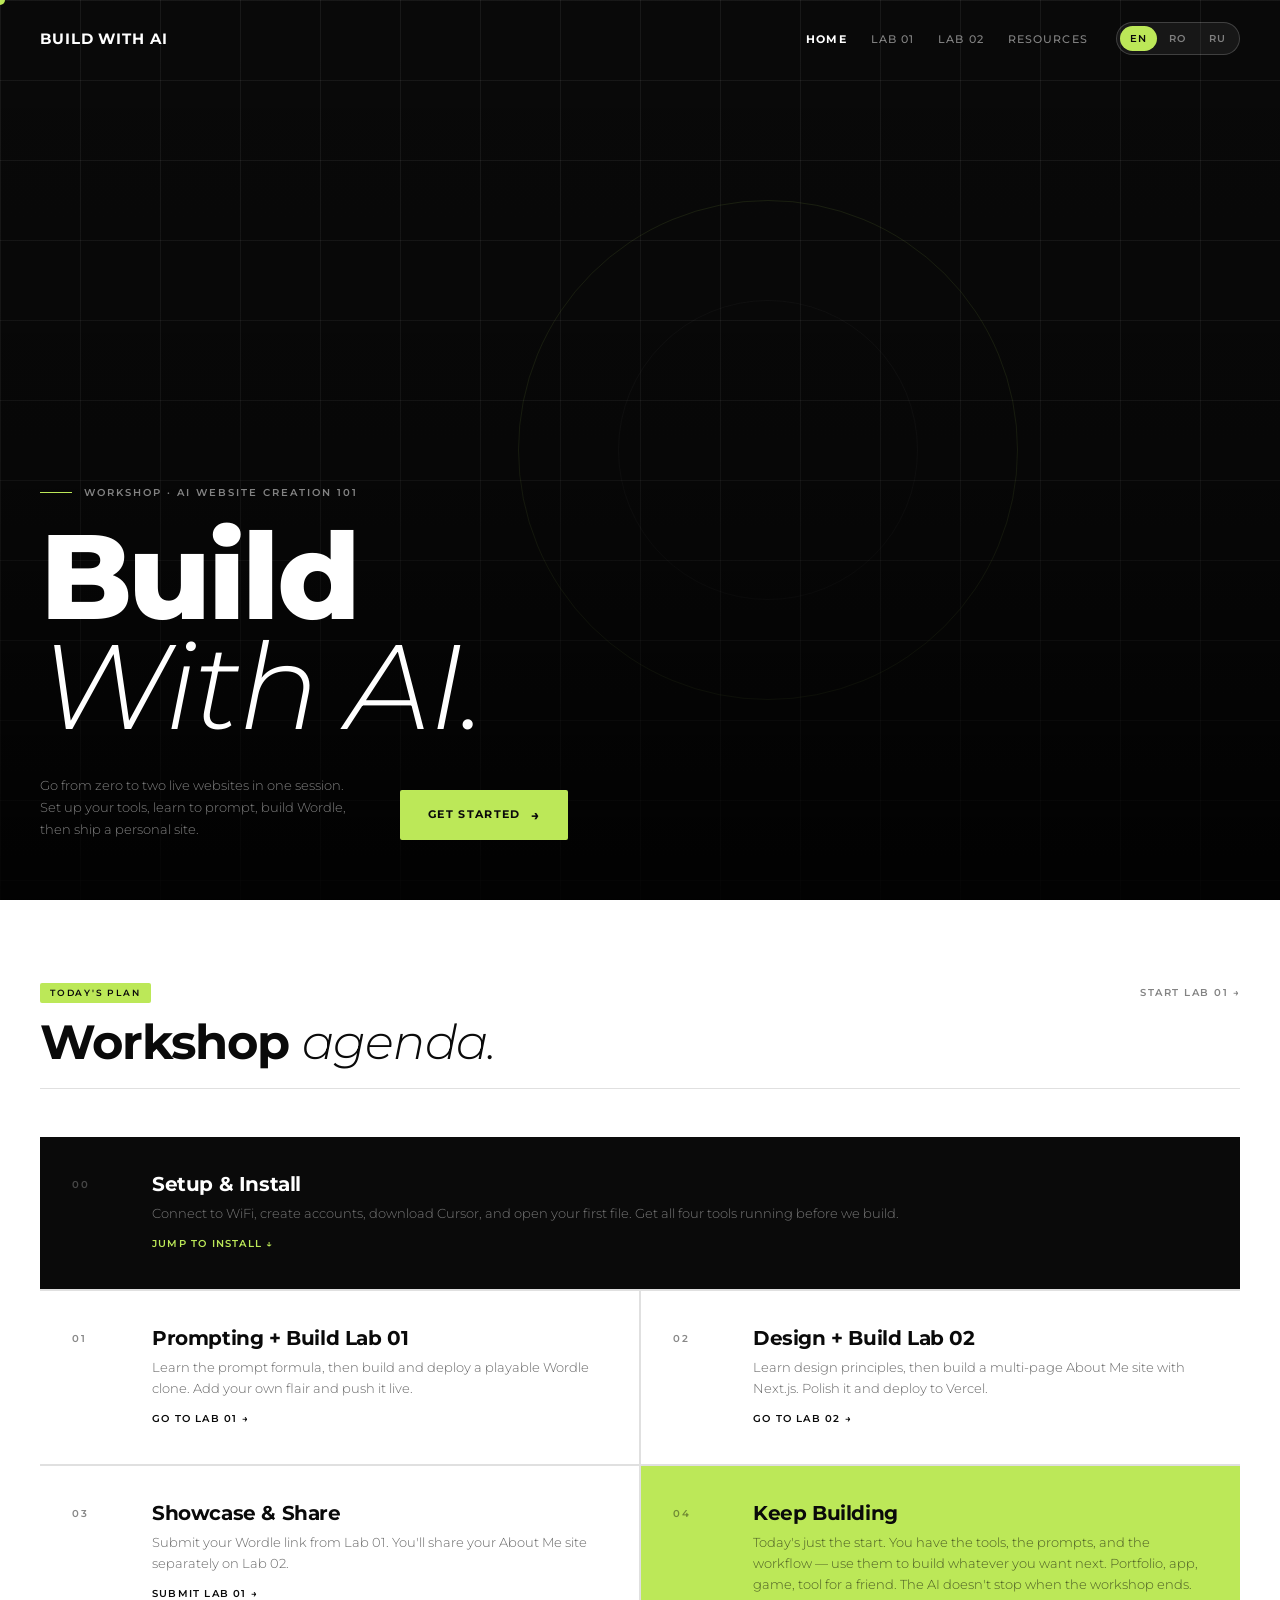
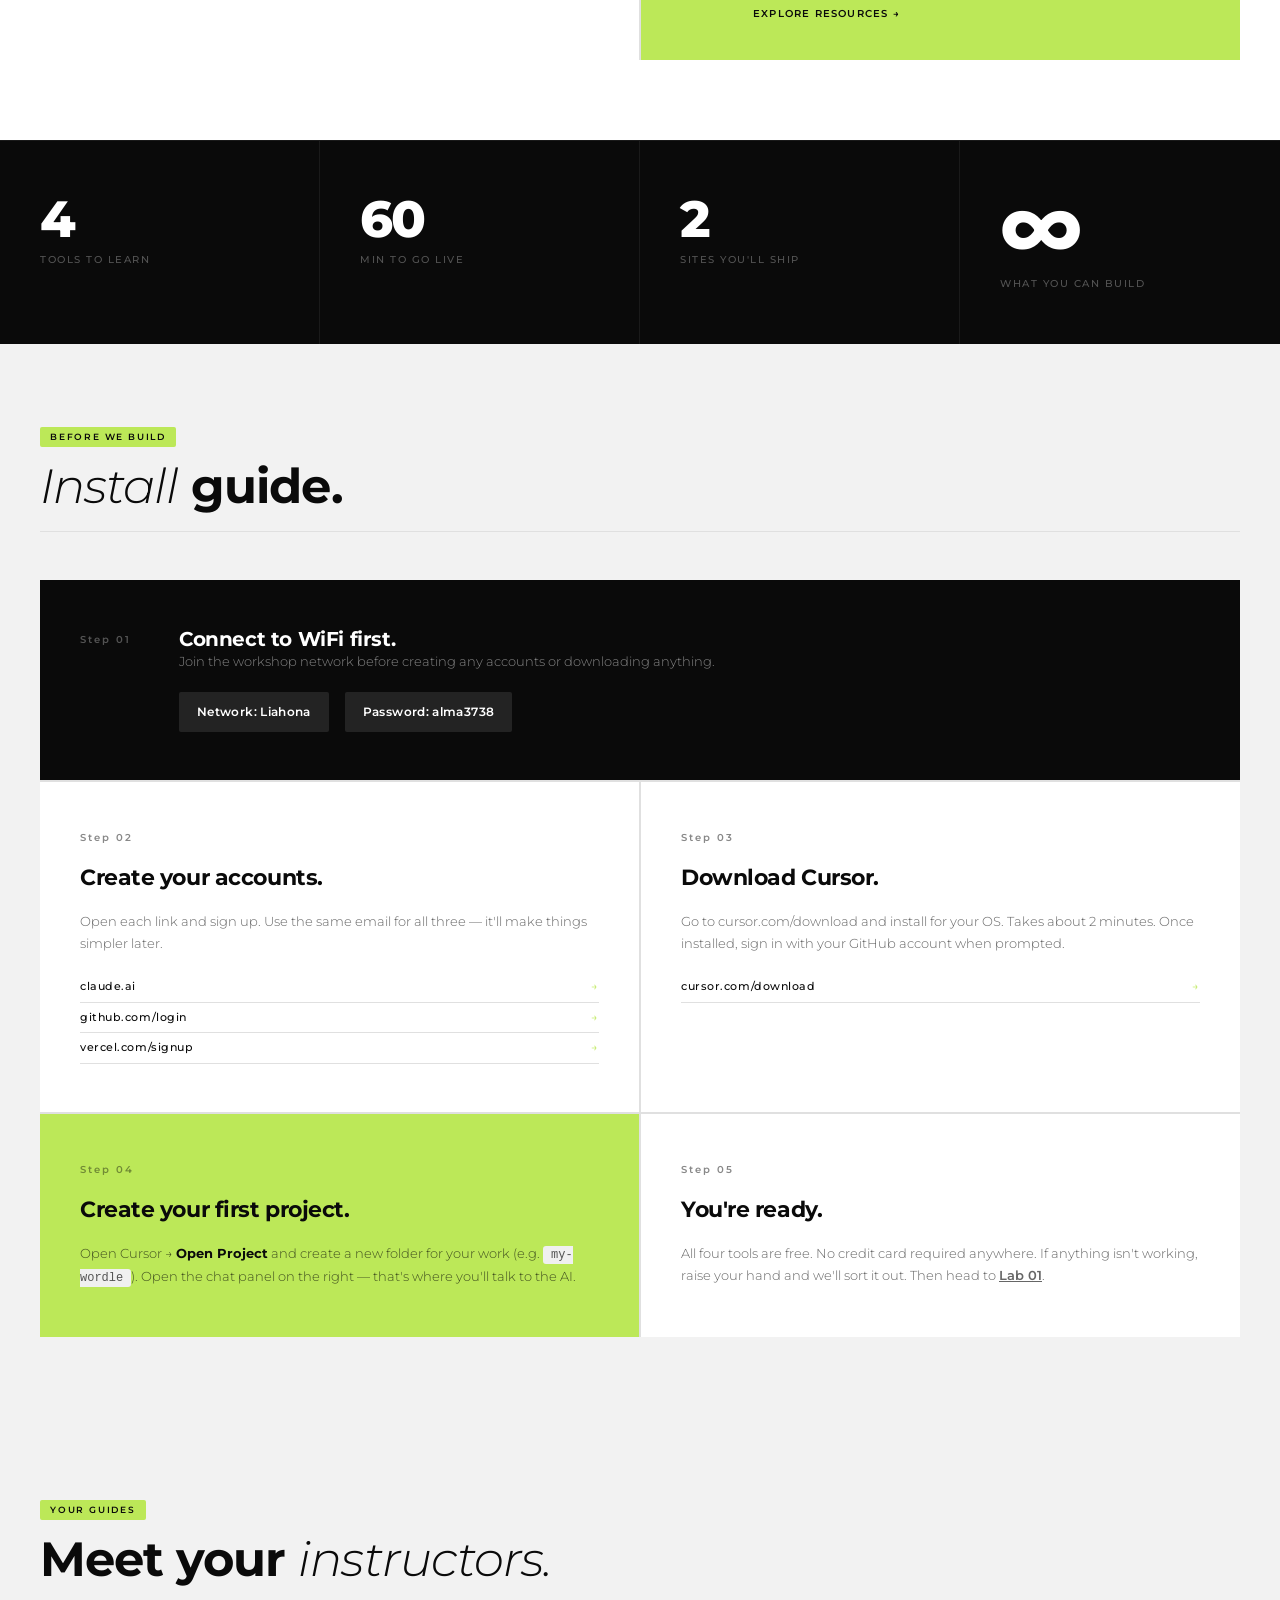
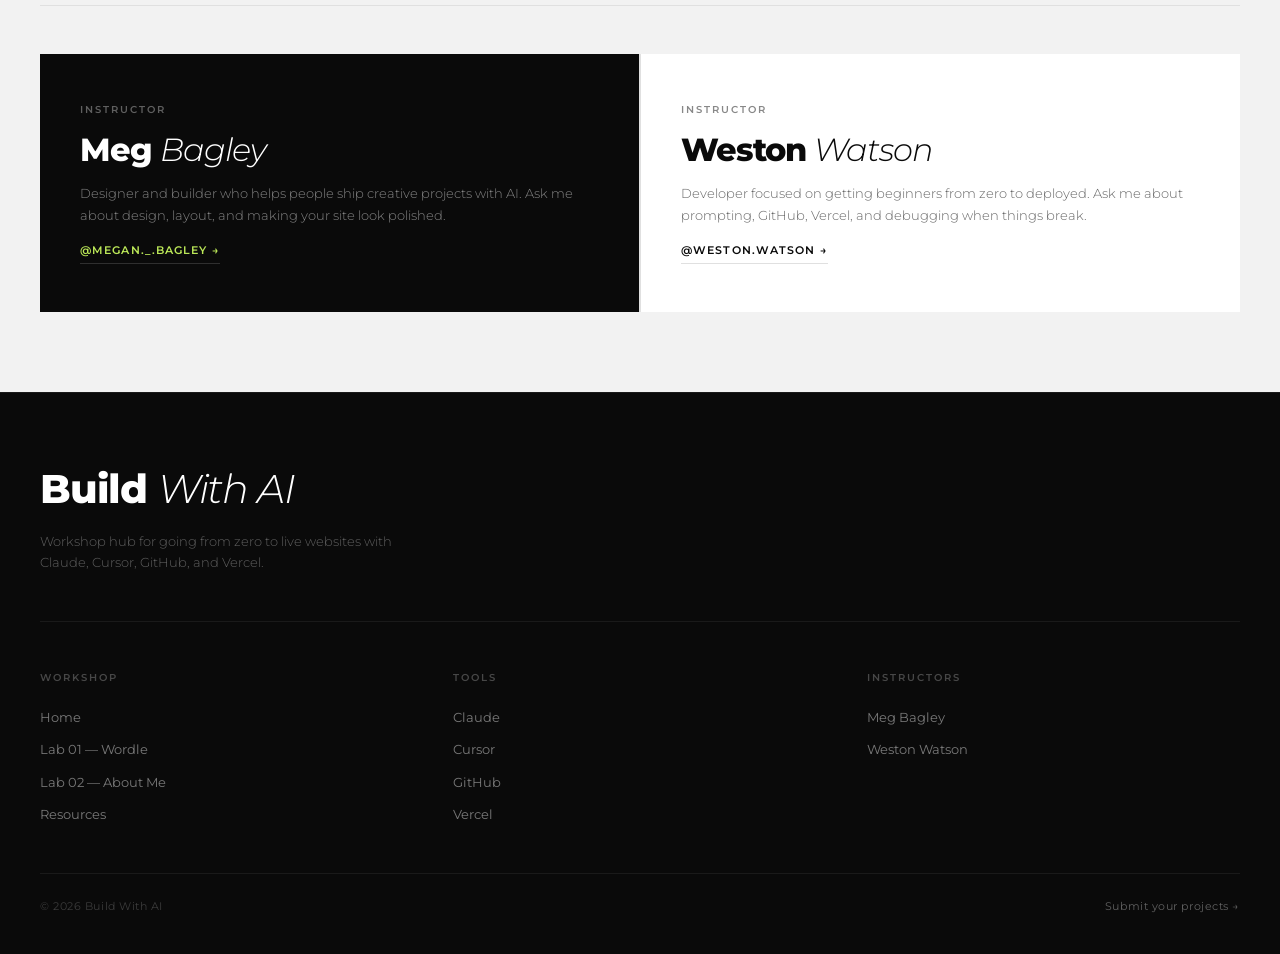
==== index.html @ 213e5066 "Add EN/RO/RU language toggle placeholder to the nav. Co-authored-by: Cursor <cursoragent@cursor.com>" ====
<!DOCTYPE html>
<html lang="en">
<head>
<meta charset="UTF-8">
<meta name="viewport" content="width=device-width, initial-scale=1.0">
<meta name="theme-color" content="#bce858">
<meta name="color-scheme" content="light">
<meta name="apple-mobile-web-app-title" content="Build With AI">
<meta name="apple-mobile-web-app-status-bar-style" content="default">
<title>Build With AI</title>
<link rel="icon" type="image/svg+xml" href="favicon.svg">
<link rel="apple-touch-icon" href="favicon.svg">
<link href="https://fonts.googleapis.com/css2?family=Montserrat:ital,wght@0,300;0,400;0,500;0,600;0,700;0,800;0,900;1,300;1,400&display=swap" rel="stylesheet">
<link rel="stylesheet" href="styles.css">
</head>
<body>

<div class="cursor" id="cursor"></div>

<nav id="nav">
  <a href="index.html" class="nav-logo">Build With AI</a>
  <div class="nav-right">
    <ul class="nav-links">
      <li><a href="index.html" class="active">Home</a></li>
      <li><a href="lab-1.html">Lab 01</a></li>
      <li><a href="lab-2.html">Lab 02</a></li>
      <li><a href="resources.html">Resources</a></li>
    </ul>
    <div class="lang-toggle lang-toggle--desktop" role="group" aria-label="Language">
      <button type="button" class="lang-btn active" data-lang="en" aria-pressed="true">EN</button>
      <button type="button" class="lang-btn" data-lang="ro" aria-pressed="false">RO</button>
      <button type="button" class="lang-btn" data-lang="ru" aria-pressed="false">RU</button>
    </div>
  </div>
  <button class="hamburger" id="hamburger" aria-label="Open menu">
    <span></span><span></span><span></span>
  </button>
</nav>

<div class="mobile-menu" id="mobileMenu">
  <div class="lang-toggle mobile-lang-toggle" role="group" aria-label="Language">
    <button type="button" class="lang-btn active" data-lang="en" aria-pressed="true">EN</button>
    <button type="button" class="lang-btn" data-lang="ro" aria-pressed="false">RO</button>
    <button type="button" class="lang-btn" data-lang="ru" aria-pressed="false">RU</button>
  </div>
  <a href="index.html" class="mobile-link active">Home</a>
  <a href="lab-1.html" class="mobile-link">Lab 01</a>
  <a href="lab-2.html" class="mobile-link">Lab 02</a>
  <a href="resources.html" class="mobile-link">Resources</a>
</div>

<!-- HERO -->
<section class="hero">
  <div class="hero-bg">
    <div class="hero-grid-lines"></div>
    <div class="hero-circle"></div>
  </div>
  <div class="hero-content">
    <div class="hero-eyebrow">Workshop · AI Website Creation 101</div>
    <h1>Build<br><em>With AI.</em></h1>
    <div class="hero-bottom">
      <p class="hero-desc">Go from zero to two live websites in one session. Set up your tools, learn to prompt, build Wordle, then ship a personal site.</p>
      <a href="#install" class="hero-cta">Get Started <span class="arrow">→</span></a>
    </div>
  </div>
</section>

<!-- AGENDA -->
<section id="agenda">
  <div class="section-header reveal">
    <div>
      <div class="section-tag">Today's plan</div>
      <h2 class="section-title">Workshop <em>agenda.</em></h2>
    </div>
    <a href="lab-1.html" class="view-more">Start Lab 01 →</a>
  </div>

  <div class="agenda-grid reveal">
    <a href="#install" class="agenda-item featured">
      <div class="agenda-time">00</div>
      <div>
        <div class="agenda-title">Setup &amp; Install</div>
        <div class="agenda-desc">Connect to WiFi, create accounts, download Cursor, and open your first file. Get all four tools running before we build.</div>
        <span class="agenda-link">Jump to install ↓</span>
      </div>
    </a>
    <a href="lab-1.html" class="agenda-item">
      <div class="agenda-time">01</div>
      <div>
        <div class="agenda-title">Prompting + Build Lab 01</div>
        <div class="agenda-desc">Learn the prompt formula, then build and deploy a playable Wordle clone. Add your own flair and push it live.</div>
        <span class="agenda-link">Go to Lab 01 →</span>
      </div>
    </a>
    <a href="lab-2.html" class="agenda-item">
      <div class="agenda-time">02</div>
      <div>
        <div class="agenda-title">Design + Build Lab 02</div>
        <div class="agenda-desc">Learn design principles, then build a multi-page About Me site with Next.js. Polish it and deploy to Vercel.</div>
        <span class="agenda-link">Go to Lab 02 →</span>
      </div>
    </a>
    <a href="lab-1.html#share" class="agenda-item">
      <div class="agenda-time">03</div>
      <div>
        <div class="agenda-title">Showcase &amp; Share</div>
        <div class="agenda-desc">Submit your Wordle link from Lab 01. You'll share your About Me site separately on Lab 02.</div>
        <span class="agenda-link">Submit Lab 01 →</span>
      </div>
    </a>
    <a href="resources.html" class="agenda-item agenda-item--lime">
      <div class="agenda-time">04</div>
      <div>
        <div class="agenda-title">Keep Building</div>
        <div class="agenda-desc">Today's just the start. You have the tools, the prompts, and the workflow — use them to build whatever you want next. Portfolio, app, game, tool for a friend. The AI doesn't stop when the workshop ends.</div>
        <span class="agenda-link">Explore resources →</span>
      </div>
    </a>
  </div>
</section>

<!-- STATS -->
<div class="stats-row reveal">
  <div class="stat-block">
    <div class="stat-num">4</div>
    <div class="stat-label">Tools to learn</div>
  </div>
  <div class="stat-block">
    <div class="stat-num">60</div>
    <div class="stat-label">Min to go live</div>
  </div>
  <div class="stat-block">
    <div class="stat-num">2</div>
    <div class="stat-label">Sites you'll ship</div>
  </div>
  <div class="stat-block">
    <div class="stat-num infinity">∞</div>
    <div class="stat-label">What you can build</div>
  </div>
</div>

<!-- INSTALL -->
<section id="install" class="page-section gray">
  <div class="section-header reveal">
    <div>
      <div class="section-tag">Before we build</div>
      <h2 class="section-title"><em>Install</em> guide.</h2>
    </div>
  </div>
  <div class="steps-grid reveal">

    <div class="step-block full-width">
      <div class="step-index">Step 01</div>
      <div>
        <div class="step-heading">Connect to WiFi first.</div>
        <div class="step-body">Join the workshop network before creating any accounts or downloading anything.</div>
        <div style="display:flex; gap:16px; margin-top:16px; flex-wrap:wrap;">
          <div class="code-pill">Network: Liahona</div>
          <div class="code-pill">Password: alma3738</div>
        </div>
      </div>
    </div>

    <div class="step-block">
      <div class="step-index">Step 02</div>
      <div class="step-heading">Create your accounts.</div>
      <div class="step-body">Open each link and sign up. Use the same email for all three — it'll make things simpler later.</div>
      <div class="step-links">
        <a href="https://claude.ai" target="_blank" rel="noopener">claude.ai</a>
        <a href="https://github.com/login" target="_blank" rel="noopener">github.com/login</a>
        <a href="https://vercel.com/signup" target="_blank" rel="noopener">vercel.com/signup</a>
      </div>
    </div>

    <div class="step-block">
      <div class="step-index">Step 03</div>
      <div class="step-heading">Download Cursor.</div>
      <div class="step-body">Go to cursor.com/download and install for your OS. Takes about 2 minutes. Once installed, sign in with your GitHub account when prompted.</div>
      <div class="step-links">
        <a href="https://cursor.com/download" target="_blank" rel="noopener">cursor.com/download</a>
      </div>
    </div>

    <div class="step-block step-block--lime">
      <div class="step-index">Step 04</div>
      <div class="step-heading">Create your first project.</div>
      <div class="step-body">Open Cursor → <strong>Open Project</strong> and create a new folder for your work (e.g. <span style="font-family:monospace; background:#f0f0f0; padding:2px 8px; border-radius:3px; font-size:12px;">my-wordle</span>). Open the chat panel on the right — that's where you'll talk to the AI.</div>
    </div>

    <div class="step-block">
      <div class="step-index">Step 05</div>
      <div class="step-heading">You're ready.</div>
      <div class="step-body">All four tools are free. No credit card required anywhere. If anything isn't working, raise your hand and we'll sort it out. Then head to <a href="lab-1.html" style="color:inherit; font-weight:600;">Lab 01</a>.</div>
    </div>

  </div>
</section>

<!-- INSTRUCTORS -->
<section id="instructors">
  <div class="section-header reveal">
    <div>
      <div class="section-tag">Your guides</div>
      <h2 class="section-title">Meet your <em>instructors.</em></h2>
    </div>
  </div>

  <div class="instructors-grid reveal">
    <div class="instructor-card dark">
      <div class="instructor-role">Instructor</div>
      <div class="instructor-name">Meg <em>Bagley</em></div>
      <div class="instructor-bio">Designer and builder who helps people ship creative projects with AI. Ask me about design, layout, and making your site look polished.</div>
      <a href="https://www.instagram.com/megan._.bagley/" target="_blank" rel="noopener" class="instructor-link">@megan._.bagley →</a>
    </div>
    <div class="instructor-card">
      <div class="instructor-role">Instructor</div>
      <div class="instructor-name">Weston <em>Watson</em></div>
      <div class="instructor-bio">Developer focused on getting beginners from zero to deployed. Ask me about prompting, GitHub, Vercel, and debugging when things break.</div>
      <a href="https://www.instagram.com/weston.watson/" target="_blank" rel="noopener" class="instructor-link">@weston.watson →</a>
    </div>
  </div>
</section>

<footer class="site-footer">
  <div class="site-footer-brand">
    <h2>Build <em>With AI</em></h2>
    <p>Workshop hub for going from zero to live websites with Claude, Cursor, GitHub, and Vercel.</p>
  </div>
  <div class="site-footer-grid">
    <div class="site-footer-col">
      <h4>Workshop</h4>
      <ul>
        <li><a href="index.html">Home</a></li>
        <li><a href="lab-1.html">Lab 01 — Wordle</a></li>
        <li><a href="lab-2.html">Lab 02 — About Me</a></li>
        <li><a href="resources.html">Resources</a></li>
      </ul>
    </div>
    <div class="site-footer-col">
      <h4>Tools</h4>
      <ul>
        <li><a href="https://claude.ai" target="_blank" rel="noopener">Claude</a></li>
        <li><a href="https://cursor.com" target="_blank" rel="noopener">Cursor</a></li>
        <li><a href="https://github.com" target="_blank" rel="noopener">GitHub</a></li>
        <li><a href="https://vercel.com" target="_blank" rel="noopener">Vercel</a></li>
      </ul>
    </div>
    <div class="site-footer-col">
      <h4>Instructors</h4>
      <ul>
        <li><a href="https://www.instagram.com/megan._.bagley/" target="_blank" rel="noopener">Meg Bagley</a></li>
        <li><a href="https://www.instagram.com/weston.watson/" target="_blank" rel="noopener">Weston Watson</a></li>
      </ul>
    </div>
  </div>
  <div class="site-footer-bottom">
    <span>© 2026 Build With AI</span>
    <a href="lab-2.html#share">Submit your projects →</a>
  </div>
</footer>

<script src="main.js"></script>
</body>
</html>
---- styles.css ----
*, *::before, *::after { box-sizing: border-box; margin: 0; padding: 0; }
html {
  scroll-behavior: smooth;
  -webkit-tap-highlight-color: rgba(188, 232, 88, 0.35);
}

:root {
  --black: #0a0a0a;
    --lime:  #bce858;
  --white: #ffffff;
  --gray:  #f2f2f2;
  --mid:   #888;
  --border: #e0e0e0;
}

body {
  font-family: 'Montserrat', sans-serif;
  background: var(--white);
  color: var(--black);
  font-size: 14px;
  line-height: 1.6;
}

::selection {
  background: var(--lime);
  color: var(--black);
}
::-moz-selection {
  background: var(--lime);
  color: var(--black);
}

/* ── CUSTOM CURSOR ─────────────────────── */
.cursor {
  display: none;
  position: fixed;
  width: 10px; height: 10px;
  background: var(--lime);
  border-radius: 50%;
  pointer-events: none;
  z-index: 9999;
  transform: translate(-50%, -50%);
  transition: width 0.2s, height 0.2s, background 0.2s;
}
@media (hover: hover) and (pointer: fine) {
  body { cursor: none; }
  .cursor { display: block; }
}
.cursor.expand {
  width: 40px; height: 40px;
  background: transparent;
  border: 1.5px solid var(--lime);
}
.cursor.on-lime {
  background: var(--black);
}
.cursor.on-lime.expand {
  background: transparent;
  border-color: var(--black);
}

:is(
  .lime-surface,
  .page-hero--lime,
  .step-block--lime,
  .tip-block--lime,
  .flair-card--lime,
  .agenda-item--lime,
  #build-01 .build-phase:nth-child(1),
  #build-02 .prompt-example,
  body:has(.page-hero--lime) nav:not(.scrolled)
) ::selection,
:is(.section-tag, .share-submit, .hero-cta)::selection {
  background: var(--black);
  color: var(--lime);
}
:is(
  .lime-surface,
  .page-hero--lime,
  .step-block--lime,
  .tip-block--lime,
  .flair-card--lime,
  .agenda-item--lime,
  #build-01 .build-phase:nth-child(1),
  #build-02 .prompt-example,
  body:has(.page-hero--lime) nav:not(.scrolled)
) ::-moz-selection,
:is(.section-tag, .share-submit, .hero-cta)::-moz-selection {
  background: var(--black);
  color: var(--lime);
}

/* ── NAV ───────────────────────────────── */
nav {
  position: fixed;
  top: 0; left: 0; right: 0;
  z-index: 170;
  display: flex;
  align-items: center;
  justify-content: space-between;
  padding: 22px 40px;
  background: transparent;
  backdrop-filter: none;
  border-bottom: 1px solid transparent;
  transition: background 0.4s ease, border-color 0.4s ease, backdrop-filter 0.4s ease;
}
nav.solid {
  background: rgba(10,10,10,0.96);
  backdrop-filter: blur(12px);
}
nav.scrolled {
  background: rgba(255,255,255,0.97);
  backdrop-filter: blur(12px);
  border-color: var(--border);
}
nav.scrolled .nav-logo { color: var(--black); }
nav.scrolled .nav-links a { color: var(--black); }
nav.scrolled .hamburger span { background: var(--black); }
nav.scrolled.menu-open .hamburger span { background: var(--black); }
.mobile-menu.white {
  background: var(--white);
}
.mobile-menu.white a {
  color: var(--black);
  border-bottom-color: rgba(0,0,0,0.08);
}
.mobile-menu.white a::after { color: var(--black); opacity: 0.25; }
.mobile-menu.white a:hover { color: var(--black); }
.mobile-menu.white a:hover::after { color: var(--lime); opacity: 1; }
.nav-logo {
  font-size: 15px;
  font-weight: 700;
  letter-spacing: 0.06em;
  text-transform: uppercase;
  text-decoration: none;
  color: var(--white);
  transition: color 0.3s;
}

.nav-right {
  display: flex;
  align-items: center;
  gap: 28px;
}

.nav-links {
  display: flex;
  gap: 24px;
  list-style: none;
}
.nav-links a {
  font-size: 11px;
  font-weight: 500;
  letter-spacing: 0.1em;
  text-transform: uppercase;
  text-decoration: none;
  color: var(--white);
  opacity: 0.5;
  transition: opacity 0.2s, color 0.3s;
}
.nav-links a:hover { opacity: 1; }
.nav-links a.active {
  opacity: 1;
  color: var(--white);
  font-weight: 700;
}
nav.scrolled .nav-links a.active {
  color: var(--black);
  opacity: 1;
  font-weight: 700;
}

.lang-toggle {
  display: flex;
  align-items: center;
  gap: 2px;
  padding: 3px;
  border: 1px solid rgba(255,255,255,0.18);
  border-radius: 999px;
  background: rgba(255,255,255,0.06);
}

.lang-btn {
  border: none;
  background: transparent;
  font-family: inherit;
  font-size: 10px;
  font-weight: 600;
  letter-spacing: 0.12em;
  text-transform: uppercase;
  color: var(--white);
  opacity: 0.45;
  padding: 6px 10px;
  border-radius: 999px;
  cursor: pointer;
  transition: opacity 0.2s, color 0.3s, background 0.2s;
}

.lang-btn:hover { opacity: 1; }

.lang-btn.active {
  opacity: 1;
  background: var(--lime);
  color: var(--black);
}

nav.scrolled .lang-toggle {
  border-color: rgba(0,0,0,0.12);
  background: rgba(0,0,0,0.04);
}

nav.scrolled .lang-btn { color: var(--black); }

nav.scrolled .lang-btn.active {
  background: var(--black);
  color: var(--lime);
}

.mobile-lang-toggle { display: none; }

.mobile-menu a.active {
  color: var(--white);
  opacity: 1;
  font-weight: 700;
}
.mobile-menu.white a.active {
  color: var(--black);
  opacity: 1;
  font-weight: 700;
}
.mobile-menu.white .lang-toggle {
  border-color: rgba(0,0,0,0.12);
  background: rgba(0,0,0,0.04);
}
.mobile-menu.white .lang-btn { color: var(--black); }
.mobile-menu.white .lang-btn.active {
  background: var(--black);
  color: var(--lime);
}

/* ── HERO ──────────────────────────────── */
.hero {
  position: relative;
  height: 100vh;
  min-height: 600px;
  overflow: hidden;
  display: flex;
  align-items: flex-end;
  padding: 0 40px 60px;
}
.hero::after {
  content: '';
  position: absolute;
  inset: 0;
  background: linear-gradient(to top, rgba(0,0,0,0.85) 0%, rgba(0,0,0,0.3) 50%, rgba(0,0,0,0.1) 100%);
  pointer-events: none;
  z-index: 1;
}

.hero-bg {
  position: absolute;
  inset: 0;
  background: var(--black);
  display: flex;
  align-items: center;
  justify-content: center;
  overflow: hidden;
}

/* Photo layer */
.hero-bg::before {
  content: '';
  position: absolute;
  inset: 0;
  background-image: url('https://images.unsplash.com/photo-1555066931-4365d14bab8c?w=1800&q=80&auto=format&fit=crop');
  background-size: cover;
  background-position: center 50%;
  opacity: 0.45;
  filter: grayscale(100%);
}

.hero-grid-lines {
  position: absolute;
  inset: 0;
  background-image:
    linear-gradient(rgba(255,255,255,0.07) 1px, transparent 1px),
    linear-gradient(90deg, rgba(255,255,255,0.07) 1px, transparent 1px);
  background-size: 80px 80px;
}

.hero-circle {
  position: absolute;
  width: 500px; height: 500px;
  border: 1px solid rgba(188,232,88,0.12);
  border-radius: 50%;
  top: 50%; left: 60%;
  transform: translate(-50%, -50%);
  animation: rotate 40s linear infinite;
}
.hero-circle::after {
  content: '';
  position: absolute;
  width: 300px; height: 300px;
  border: 1px solid rgba(255,255,255,0.04);
  border-radius: 50%;
  top: 50%; left: 50%;
  transform: translate(-50%, -50%);
}

@keyframes rotate { to { transform: translate(-50%, -50%) rotate(360deg); } }

.hero-content {
  position: relative;
  z-index: 3;
  max-width: 900px;
}

.hero-eyebrow {
  font-size: 10px;
  font-weight: 600;
  letter-spacing: 0.2em;
  text-transform: uppercase;
  color: rgba(255,255,255,0.5);
  margin-bottom: 20px;
  display: flex;
  align-items: center;
  gap: 12px;
}
.hero-eyebrow::before {
  content: '';
  display: block;
  width: 32px; height: 1px;
  background: var(--lime);
}

.hero h1 {
  font-size: clamp(52px, 10vw, 120px);
  font-weight: 800;
  line-height: 0.92;
  letter-spacing: -0.03em;
  color: var(--white);
  margin-bottom: 32px;
}

.hero h1 em {
  font-style: italic;
  font-weight: 300;
  letter-spacing: -0.02em;
}

.hero-bottom {
  display: flex;
  align-items: flex-end;
  justify-content: space-between;
  gap: 40px;
  flex-wrap: wrap;
}

.hero-desc {
  font-size: 13px;
  color: rgba(255,255,255,0.5);
  max-width: 320px;
  line-height: 1.7;
  font-weight: 300;
}

.hero-cta {
  display: inline-flex;
  align-items: center;
  gap: 10px;
  background: var(--lime);
  color: var(--black);
  font-size: 11px;
  font-weight: 700;
  letter-spacing: 0.12em;
  text-transform: uppercase;
  text-decoration: none;
  padding: 14px 28px;
  border-radius: 2px;
  transition: background 0.2s, color 0.2s;
  flex-shrink: 0;
}
.hero-cta:hover { background: var(--white); color: var(--black); }
.hero-cta .arrow { font-size: 14px; transition: transform 0.2s; }
.hero-cta:hover .arrow { transform: translateX(4px); }



/* ── SECTION SHARED ────────────────────── */
.section-header {
  display: flex;
  align-items: baseline;
  justify-content: space-between;
  margin-bottom: 48px;
  padding-bottom: 20px;
  border-bottom: 1px solid var(--border);
}
.section-tag {
  font-size: 10px;
  font-weight: 600;
  letter-spacing: 0.2em;
  text-transform: uppercase;
  color: var(--lime);
  -webkit-text-stroke: 0;
}
.section-tag { color: var(--black); background: var(--lime); display: inline-block; padding: 3px 10px; border-radius: 2px; font-size: 9px; margin-bottom: 8px; }
.section-title {
  font-size: clamp(28px, 4vw, 48px);
  font-weight: 700;
  letter-spacing: -0.02em;
  line-height: 1.05;
  color: var(--black);
  margin-top: 6px;
}
.section-title em {
  font-style: italic;
  font-weight: 300;
}
.view-more {
  font-size: 10px;
  font-weight: 600;
  letter-spacing: 0.15em;
  text-transform: uppercase;
  color: var(--black);
  text-decoration: none;
  display: flex;
  align-items: center;
  gap: 8px;
  opacity: 0.5;
  transition: opacity 0.2s;
  flex-shrink: 0;
}
.view-more:hover { opacity: 1; }

/* ── TOOLS (EDITORIAL GRID) ────────────── */
#tools { padding: 80px 40px; }

.tools-editorial {
  display: grid;
  grid-template-columns: 1fr 1fr;
  grid-template-rows: auto auto;
  gap: 2px;
  background: var(--border);
}

.tool-block {
  background: var(--white);
  padding: 48px 40px;
  display: flex;
  flex-direction: column;
  gap: 16px;
  transition: background 0.25s;
  position: relative;
  overflow: hidden;
}
.tool-block:hover { background: var(--gray); }

.tool-block.featured {
  grid-column: 1;
  grid-row: 1 / 3;
  background: var(--black);
  color: var(--white);
  padding: 56px 48px;
  justify-content: flex-end;
  min-height: 480px;
}
.tool-block.featured:hover { background: #111; }

.tool-block.featured .tool-num { color: rgba(255,255,255,0.25); }
.tool-block.featured .tool-name { color: var(--white); }
.tool-block.featured .tool-desc { color: rgba(255,255,255,0.5); }
.tool-block.featured .tool-link { color: rgba(255,255,255,0.4); border-color: rgba(255,255,255,0.15); }
.tool-block.featured .tool-link:hover { color: var(--lime); border-color: var(--lime); }

/* Big background number */
.tool-block.featured::before {
  content: '01';
  position: absolute;
  top: 40px; right: 40px;
  font-size: 120px;
  font-weight: 800;
  line-height: 1;
  color: rgba(255,255,255,0.04);
  letter-spacing: -0.05em;
}

.tool-num {
  font-size: 10px;
  font-weight: 600;
  letter-spacing: 0.2em;
  color: var(--mid);
  font-family: 'Montserrat', monospace;
}
.tool-name {
  font-size: 28px;
  font-weight: 700;
  letter-spacing: -0.02em;
  color: var(--black);
  line-height: 1;
}
.tool-name em { font-style: italic; font-weight: 300; }
.tool-desc {
  font-size: 13px;
  color: #666;
  line-height: 1.65;
  font-weight: 300;
  max-width: 340px;
}
.tool-link {
  display: inline-flex;
  align-items: center;
  gap: 8px;
  font-size: 10px;
  font-weight: 600;
  letter-spacing: 0.15em;
  text-transform: uppercase;
  color: var(--black);
  text-decoration: none;
  border-bottom: 1px solid var(--border);
  padding-bottom: 4px;
  width: fit-content;
  transition: border-color 0.2s, color 0.2s;
  margin-top: auto;
}
.tool-link:hover { border-color: var(--lime); color: var(--black); }

/* ── STATS ─────────────────────────────── */
.stats-row {
  background: var(--black);
  display: grid;
  grid-template-columns: repeat(4, 1fr);
  border-top: 1px solid #1a1a1a;
}

.stat-block {
  padding: 52px 40px;
  border-right: 1px solid #1a1a1a;
  display: flex;
  flex-direction: column;
  gap: 8px;
}
.stat-block:last-child { border-right: none; }

.stat-num {
  font-size: clamp(36px, 4vw, 56px);
  font-weight: 800;
  letter-spacing: -0.03em;
  color: var(--white);
  line-height: 1;
}
.stat-num.infinity {
  font-size: clamp(56px, 7vw, 88px);
  line-height: 0.85;
}
.stat-label {
  font-size: 10px;
  font-weight: 500;
  letter-spacing: 0.15em;
  text-transform: uppercase;
  color: rgba(255,255,255,0.3);
}

/* ── INSTALL STEPS ─────────────────────── */
#install { padding: 80px 40px; background: var(--gray); }

.steps-grid {
  display: grid;
  grid-template-columns: 1fr 1fr;
  gap: 2px;
  background: var(--border);
}

.step-block {
  background: var(--white);
  padding: 48px 40px;
  display: flex;
  flex-direction: column;
  gap: 20px;
  transition: background 0.2s;
}
.step-block:hover { background: #f8f8f8; }

.step-block--lime {
  background: var(--lime);
}
.step-block--lime:hover { background: var(--lime); filter: brightness(0.97); }
.step-block--lime .step-index { color: rgba(0, 0, 0, 0.4); }
.step-block--lime .step-heading { color: var(--black); }
.step-block--lime .step-body { color: rgba(0, 0, 0, 0.65); }
.step-block--lime .step-body strong { color: var(--black); }

.step-block.full-width {
  grid-column: 1 / -1;
  background: var(--black);
  color: var(--white);
  flex-direction: row;
  align-items: flex-start;
  gap: 48px;
}

.step-index {
  font-size: 10px;
  font-weight: 600;
  letter-spacing: 0.2em;
  color: var(--mid);
}
.step-block.full-width .step-index { color: rgba(255,255,255,0.3); flex-shrink: 0; padding-top: 4px; }

.step-heading {
  font-size: 22px;
  font-weight: 700;
  letter-spacing: -0.02em;
  line-height: 1.1;
  color: var(--black);
}
.step-block.full-width .step-heading { color: var(--white); font-size: 20px; }

.step-body {
  font-size: 13px;
  color: #666;
  line-height: 1.7;
  font-weight: 300;
}
.step-block.full-width .step-body { color: rgba(255,255,255,0.5); }

.code-pill {
  display: inline-block;
  background: var(--gray);
  color: var(--black);
  font-family: 'Montserrat', monospace;
  font-size: 12px;
  font-weight: 600;
  padding: 10px 18px;
  border-radius: 2px;
  width: fit-content;
  letter-spacing: 0.03em;
  margin-top: 4px;
}
.step-block.full-width .code-pill {
  background: rgba(255,255,255,0.1);
  color: var(--white);
}

.step-links {
  display: flex;
  flex-direction: column;
  gap: 6px;
  margin-top: 4px;
}
.step-links a {
  font-size: 11px;
  font-weight: 500;
  color: var(--black);
  text-decoration: none;
  letter-spacing: 0.05em;
  border-bottom: 1px solid var(--border);
  padding-bottom: 6px;
  display: flex;
  justify-content: space-between;
  align-items: center;
  transition: border-color 0.2s;
}
.step-links a:hover { border-color: var(--lime); }
.step-links a::after { content: '→'; color: var(--lime); opacity: 0.8; }

/* ── PROMPTING ─────────────────────────── */
#prompting { padding: 80px 40px; }

.formula-blocks {
  display: grid;
  grid-template-columns: repeat(3, 1fr);
  gap: 2px;
  background: var(--border);
  margin-bottom: 2px;
}

.formula-block {
  padding: 48px 36px;
  display: flex;
  flex-direction: column;
  gap: 16px;
}
.formula-block:nth-child(1) { background: var(--black); }
.formula-block:nth-child(2) { background: var(--white); }
.formula-block:nth-child(3) { background: var(--gray); }

.formula-part-label {
  font-size: 10px;
  font-weight: 600;
  letter-spacing: 0.2em;
  text-transform: uppercase;
}
.formula-block:nth-child(1) .formula-part-label { color: rgba(255,255,255,0.3); }
.formula-block:nth-child(2) .formula-part-label { color: var(--mid); }
.formula-block:nth-child(3) .formula-part-label { color: var(--mid); }

.formula-name {
  font-size: 36px;
  font-weight: 800;
  letter-spacing: -0.03em;
  line-height: 1;
}
.formula-block:nth-child(1) .formula-name { color: var(--white); }
.formula-block:nth-child(2) .formula-name { color: var(--black); }
.formula-block:nth-child(3) .formula-name { color: var(--black); }

.formula-desc {
  font-size: 13px;
  font-weight: 300;
  line-height: 1.6;
}
.formula-block:nth-child(1) .formula-desc { color: rgba(255,255,255,0.5); }
.formula-block:nth-child(2) .formula-desc { color: #555; }
.formula-block:nth-child(3) .formula-desc { color: #555; }

.formula-eg {
  font-size: 11px;
  font-weight: 500;
  font-style: italic;
  margin-top: auto;
  padding-top: 16px;
  border-top: 1px solid;
}
.formula-block:nth-child(1) .formula-eg { color: rgba(255,255,255,0.3); border-color: rgba(255,255,255,0.08); }
.formula-block:nth-child(2) .formula-eg { color: #999; border-color: var(--border); }
.formula-block:nth-child(3) .formula-eg { color: #999; border-color: #ddd; }

.prompt-example {
  background: var(--black);
  padding: 48px 40px;
  display: grid;
  grid-template-columns: 160px 1fr;
  gap: 40px;
  align-items: start;
}

.prompt-eg-label {
  font-size: 10px;
  font-weight: 600;
  letter-spacing: 0.2em;
  text-transform: uppercase;
  color: rgba(255,255,255,0.3);
  padding-top: 4px;
  line-height: 1.6;
}

.prompt-eg-text {
  font-size: 15px;
  font-weight: 300;
  color: var(--white);
  line-height: 1.8;
  letter-spacing: 0.01em;
}

.prompt-eg-text strong {
  font-weight: 700;
  color: var(--white);
}

#build-02 .prompt-example { background: var(--lime); }
#build-02 .prompt-eg-label { color: rgba(0, 0, 0, 0.4); }
#build-02 .prompt-eg-text,
#build-02 .prompt-eg-text strong { color: var(--black); }

/* ── BUILD LAB ─────────────────────────── */
#build-01, #build-02 { padding: 80px 40px; }
#build-02 { background: var(--gray); }

.build-phases {
  display: grid;
  grid-template-columns: repeat(3, 1fr);
  gap: 2px;
  background: var(--border);
  margin-bottom: 2px;
}
.build-phase {
  background: var(--white);
  padding: 40px 32px;
  display: flex;
  flex-direction: column;
  gap: 14px;
}
#build-01 .build-phase:nth-child(1) { background: var(--lime); color: var(--black); }
#build-01 .build-phase:nth-child(1) .build-phase-label { color: rgba(0, 0, 0, 0.4); }
#build-01 .build-phase:nth-child(1) .build-phase-title { color: var(--black); }
#build-01 .build-phase:nth-child(1) .build-phase-body { color: rgba(0, 0, 0, 0.6); }

.build-phase-label {
  font-size: 10px;
  font-weight: 600;
  letter-spacing: 0.2em;
  text-transform: uppercase;
  color: var(--mid);
}
.build-phase-title {
  font-size: 22px;
  font-weight: 700;
  letter-spacing: -0.02em;
  line-height: 1.1;
  color: var(--black);
}
.build-phase-body {
  font-size: 13px;
  color: #666;
  line-height: 1.65;
  font-weight: 300;
}

.flair-grid {
  display: grid;
  grid-template-columns: repeat(3, 1fr);
  gap: 2px;
  background: var(--border);
  margin-top: 2px;
}
.flair-card {
  background: var(--white);
  padding: 32px 28px;
  display: flex;
  flex-direction: column;
  gap: 12px;
}
.flair-card--lime {
  background: var(--lime);
}
.flair-card--lime .flair-prompt {
  color: rgba(0, 0, 0, 0.6);
  border-top-color: rgba(0, 0, 0, 0.15);
}
.flair-name {
  font-size: 15px;
  font-weight: 700;
  letter-spacing: -0.01em;
  color: var(--black);
}
.flair-prompt {
  font-size: 12px;
  color: #555;
  line-height: 1.6;
  font-weight: 300;
  font-style: italic;
  padding-top: 12px;
  border-top: 1px solid var(--border);
  margin-top: auto;
}

.deploy-steps {
  display: grid;
  grid-template-columns: 1fr 1fr;
  gap: 2px;
  background: var(--border);
  margin-top: 2px;
}
.deploy-step {
  background: var(--white);
  padding: 36px 32px;
  display: flex;
  flex-direction: column;
  gap: 10px;
}
.deploy-step strong {
  font-size: 14px;
  font-weight: 700;
  letter-spacing: -0.01em;
}
.deploy-step p {
  font-size: 13px;
  color: #666;
  line-height: 1.65;
  font-weight: 300;
}

/* ── DESIGN KIT ────────────────────────── */
#design { padding: 80px 40px; background: var(--gray); }

.criteria-grid {
  display: grid;
  grid-template-columns: 1fr 1fr;
  gap: 2px;
  background: var(--border);
  margin-top: 2px;
}
.criteria-block {
  background: var(--white);
  padding: 40px 36px;
  display: flex;
  flex-direction: column;
  gap: 16px;
}
.criteria-block.dark {
  background: var(--black);
  color: var(--white);
}
.criteria-block.dark .criteria-heading { color: var(--white); }
.criteria-block.dark .criteria-list li { color: rgba(255,255,255,0.55); border-color: rgba(255,255,255,0.08); }
.criteria-block.dark .criteria-list li::before { color: var(--lime); }

.criteria-heading {
  font-size: 20px;
  font-weight: 700;
  letter-spacing: -0.02em;
  color: var(--black);
}
.criteria-list {
  list-style: none;
  display: flex;
  flex-direction: column;
  gap: 0;
}
.criteria-list li {
  font-size: 13px;
  color: #666;
  line-height: 1.6;
  font-weight: 300;
  padding: 12px 0;
  border-bottom: 1px solid var(--border);
  display: flex;
  gap: 10px;
  align-items: flex-start;
}
.criteria-list li:last-child { border-bottom: none; }
.criteria-list li::before {
  content: '→';
  color: var(--lime);
  font-weight: 700;
  flex-shrink: 0;
}

/* ── SHOWCASE ──────────────────────────── */
#showcase { padding: 80px 40px; }

.share-panel {
  background: var(--black);
  padding: 56px 48px;
  display: grid;
  grid-template-columns: 1fr auto;
  gap: 40px;
  align-items: center;
}
.share-panel h3 {
  font-size: clamp(24px, 3vw, 36px);
  font-weight: 800;
  letter-spacing: -0.03em;
  color: var(--white);
  line-height: 1.1;
  margin-bottom: 12px;
}
.share-panel h3 em {
  font-style: italic;
  font-weight: 300;
}
.share-panel p {
  font-size: 13px;
  color: rgba(255,255,255,0.45);
  line-height: 1.7;
  font-weight: 300;
  max-width: 520px;
}
.share-submit {
  display: inline-flex;
  align-items: center;
  gap: 10px;
  background: var(--lime);
  color: var(--black);
  font-size: 11px;
  font-weight: 700;
  letter-spacing: 0.12em;
  text-transform: uppercase;
  text-decoration: none;
  padding: 16px 28px;
  border-radius: 2px;
  transition: background 0.2s;
  white-space: nowrap;
  flex-shrink: 0;
}
.share-submit:hover { background: var(--white); }

.share-checklist {
  display: grid;
  grid-template-columns: repeat(2, 1fr);
  gap: 2px;
  background: var(--border);
  margin-top: 2px;
}
.share-item {
  background: var(--white);
  padding: 28px 32px;
  display: flex;
  flex-direction: column;
  gap: 6px;
}
.share-item strong {
  font-size: 14px;
  font-weight: 700;
}
.share-item span {
  font-size: 12px;
  color: var(--mid);
  font-weight: 300;
}
.share-item--full {
  grid-column: 1 / -1;
}

/* ── TIPS ──────────────────────────────── */
#tips { padding: 80px 40px; background: var(--gray); }

.tips-blocks {
  display: grid;
  grid-template-columns: repeat(3, 1fr);
  gap: 2px;
  background: var(--border);
}

.tip-block {
  background: var(--white);
  padding: 40px 32px;
  display: flex;
  flex-direction: column;
  gap: 14px;
  transition: background 0.2s;
  position: relative;
}
.tip-block--lime {
  background: var(--lime);
}
.tip-block--lime .tip-num { color: rgba(0, 0, 0, 0.4); }
.tip-block--lime .tip-title { color: var(--black); }
.tip-block--lime .tip-body { color: rgba(0, 0, 0, 0.6); }
.tip-block--lime .tip-divider { background: rgba(0, 0, 0, 0.15); }
.tip-block:hover { background: var(--black); }
.tip-block:hover .tip-num,
.tip-block:hover .tip-title,
.tip-block:hover .tip-body { color: var(--white); }
.tip-block:hover .tip-body { color: rgba(255,255,255,0.5); }
.tip-block:hover .tip-divider { background: var(--lime); }

.tip-num {
  font-size: 10px;
  font-weight: 600;
  letter-spacing: 0.2em;
  color: var(--mid);
  transition: color 0.2s;
}

.tip-divider {
  width: 24px; height: 1px;
  background: var(--border);
  transition: background 0.2s;
}

.tip-title {
  font-size: 18px;
  font-weight: 700;
  letter-spacing: -0.01em;
  color: var(--black);
  transition: color 0.2s;
  line-height: 1.2;
}

.tip-body {
  font-size: 13px;
  color: #666;
  line-height: 1.65;
  font-weight: 300;
  transition: color 0.2s;
}

/* ── COLLECTION / RESOURCES ────────────── */
#resources { padding: 80px 40px; }

.collection-mosaic {
  display: grid;
  grid-template-columns: repeat(3, 1fr);
  grid-template-rows: auto auto;
  gap: 2px;
  background: var(--border);
}

.res-block {
  background: var(--white);
  padding: 40px 36px;
  display: flex;
  flex-direction: column;
  gap: 24px;
  min-height: 240px;
  transition: background 0.2s;
}
.res-block:hover { background: var(--gray); }

.res-block.dark {
  background: var(--black);
  grid-column: 2;
  grid-row: 1 / 3;
}
.res-block.dark:hover { background: #111; }

.res-col-label {
  font-size: 10px;
  font-weight: 600;
  letter-spacing: 0.2em;
  text-transform: uppercase;
  color: var(--mid);
  padding-bottom: 12px;
  border-bottom: 1px solid var(--border);
}
.res-block.dark .res-col-label {
  color: rgba(255,255,255,0.25);
  border-color: rgba(255,255,255,0.08);
}

.res-items { display: flex; flex-direction: column; gap: 0; }

.res-item {
  display: flex;
  flex-direction: column;
  gap: 2px;
  padding: 14px 0;
  border-bottom: 1px solid var(--border);
  transition: padding-left 0.25s ease;
  text-decoration: none;
  cursor: pointer;
}
.res-item:last-child { border-bottom: none; }
.res-item:hover { padding-left: 8px; }

.res-block.dark .res-item { border-color: rgba(255,255,255,0.06); }

.res-name {
  font-size: 14px;
  font-weight: 600;
  color: var(--black);
  letter-spacing: -0.01em;
}
.res-block.dark .res-name { color: var(--white); }

.res-url {
  font-size: 11px;
  color: var(--mid);
  font-weight: 300;
  letter-spacing: 0.03em;
}
.res-block.dark .res-url { color: rgba(255,255,255,0.3); }

/* ── FOOTER ────────────────────────────── */
footer {
  background: var(--black);
  padding: 80px 40px 48px;
}

.footer-top {
  display: grid;
  grid-template-columns: 1fr auto;
  gap: 40px;
  padding-bottom: 60px;
  border-bottom: 1px solid #1a1a1a;
  margin-bottom: 40px;
  align-items: end;
}

.footer-headline {
  font-size: clamp(32px, 5vw, 64px);
  font-weight: 800;
  letter-spacing: -0.03em;
  line-height: 1.0;
  color: var(--white);
}
.footer-headline em {
  font-style: italic;
  font-weight: 300;
}

.footer-cta {
  display: inline-flex;
  align-items: center;
  gap: 10px;
  border: 1px solid rgba(255,255,255,0.2);
  color: var(--white);
  font-size: 10px;
  font-weight: 600;
  letter-spacing: 0.15em;
  text-transform: uppercase;
  text-decoration: none;
  padding: 14px 24px;
  border-radius: 2px;
  transition: background 0.2s, border-color 0.2s;
  white-space: nowrap;
  align-self: flex-end;
}
.footer-cta:hover { background: var(--lime); color: var(--black); border-color: var(--lime); }

.footer-cols {
  display: grid;
  grid-template-columns: repeat(4, 1fr);
  gap: 40px;
}

.footer-col-title {
  font-size: 10px;
  font-weight: 600;
  letter-spacing: 0.2em;
  text-transform: uppercase;
  color: rgba(255,255,255,0.25);
  margin-bottom: 20px;
}

.footer-col-links {
  list-style: none;
  display: flex;
  flex-direction: column;
  gap: 10px;
}

.footer-col-links a {
  font-size: 13px;
  font-weight: 400;
  color: rgba(255,255,255,0.45);
  text-decoration: none;
  letter-spacing: 0.02em;
  transition: color 0.2s;
}
.footer-col-links a:hover { color: var(--white); }

.footer-bottom {
  margin-top: 48px;
  display: flex;
  justify-content: space-between;
  align-items: center;
  padding-top: 24px;
  border-top: 1px solid #1a1a1a;
}

.footer-logo {
  font-size: 28px;
  font-weight: 800;
  letter-spacing: -0.02em;
  color: var(--white);
}

.footer-copy {
  font-size: 11px;
  color: rgba(255,255,255,0.2);
  letter-spacing: 0.05em;
}

/* ── SCROLL REVEALS ────────────────────── */
.reveal {
  opacity: 0;
  transform: translateY(32px);
  transition: opacity 0.7s ease, transform 0.7s ease;
}
.reveal.visible {
  opacity: 1;
  transform: translateY(0);
}

/* ── RESPONSIVE ────────────────────────── */
@media (max-width: 860px) {
  nav { padding: 18px 24px; }
  .nav-links { display: none; }
  .lang-toggle--desktop { display: none; }
  .mobile-lang-toggle {
    display: flex;
    align-self: flex-start;
    margin-bottom: 8px;
  }
  .hamburger { display: flex !important; }
  .hero { padding: 0 24px 48px; min-height: 100svh; }
  .hero h1 { font-size: 52px; }
  .hero-bg::before {
    background-attachment: scroll;
    background-position: center center;
    background-size: cover;
    opacity: 0.5;
  }
  .hero-grid-lines { background-size: 48px 48px; }
  .page-section, #tools, #install, #prompting, #build-01, #design, #build-02, #showcase, #tips, #resources, #agenda, #instructors { padding: 60px 24px; }
  .page-hero { padding: 120px 24px 48px; }
  .instructors-grid { grid-template-columns: 1fr; }
  .agenda-grid { grid-template-columns: 1fr; }
  .site-footer-grid { grid-template-columns: 1fr 1fr; }
  .build-phases, .flair-grid { grid-template-columns: 1fr; }
  .deploy-steps, .criteria-grid, .share-checklist { grid-template-columns: 1fr; }
  .share-panel { grid-template-columns: 1fr; }
  .tools-editorial { grid-template-columns: 1fr; }
  .tool-block.featured { grid-row: auto; min-height: 360px; }
  .stats-row { grid-template-columns: repeat(2, 1fr); }
  .steps-grid { grid-template-columns: 1fr; }
  .step-block.full-width { flex-direction: column; gap: 20px; }
  .formula-blocks { grid-template-columns: 1fr; }
  .prompt-example { grid-template-columns: 1fr; gap: 16px; }
  .tips-blocks { grid-template-columns: 1fr 1fr; }
  .collection-mosaic { grid-template-columns: 1fr; }
  .res-block.dark { grid-column: auto; grid-row: auto; }
  .footer-top { grid-template-columns: 1fr; }
  .footer-cols { grid-template-columns: repeat(2, 1fr); }
  footer { padding: 60px 24px 40px; }
}

/* ── HAMBURGER & MOBILE MENU ───────────────────────────── */
.hamburger {
  display: none;
  flex-direction: column;
  justify-content: center;
  gap: 5px;
  width: 44px;
  height: 44px;
  cursor: pointer;
  background: none;
  border: none;
  padding: 6px;
  z-index: 200;
  flex-shrink: 0;
}
.hamburger span {
  display: block;
  width: 22px; height: 1.5px;
  align-self: center;
  background: var(--white);
  transition: transform 0.3s ease, opacity 0.3s ease, width 0.3s ease, background 0.3s ease;
  border-radius: 2px;
  transition: transform 0.3s ease, opacity 0.3s ease, width 0.3s ease;
  transform-origin: center;
}
.hamburger.open span:nth-child(1) { transform: translateY(6.5px) rotate(45deg); background: var(--lime); }
.hamburger.open span:nth-child(2) { opacity: 0; width: 0; }
.hamburger.open span:nth-child(3) { transform: translateY(-6.5px) rotate(-45deg); background: var(--lime); }

.mobile-menu {
  display: none;
  position: fixed;
  top: 0; left: 0; right: 0; bottom: 0;
  background: var(--black);
  z-index: 160;
  flex-direction: column;
  justify-content: center;
  align-items: flex-start;
  padding: 40px;
  gap: 0;
}
.mobile-menu.open { display: flex; }

.mobile-menu a {
  font-size: clamp(32px, 9vw, 52px);
  font-weight: 800;
  letter-spacing: -0.03em;
  color: var(--white);
  text-decoration: none;
  line-height: 1.1;
  padding: 16px 0;
  border-bottom: 1px solid rgba(255,255,255,0.08);
  width: 100%;
  display: flex;
  justify-content: space-between;
  align-items: center;
  transition: color 0.2s;
}
.mobile-menu a:last-child { border-bottom: none; }
.mobile-menu a::after { content: '→'; font-size: 22px; color: var(--lime); opacity: 0.5; }
.mobile-menu a:hover { color: var(--lime); }
.mobile-menu a:hover::after { opacity: 1; }

.mobile-menu a:nth-child(2) { animation: slideUp 0.4s ease 0.05s both; }
.mobile-menu a:nth-child(3) { animation: slideUp 0.4s ease 0.1s both; }
.mobile-menu a:nth-child(4) { animation: slideUp 0.4s ease 0.15s both; }
.mobile-menu a:nth-child(5) { animation: slideUp 0.4s ease 0.2s both; }
.mobile-lang-toggle { animation: slideUp 0.4s ease both; }

@keyframes slideUp {
  from { opacity: 0; transform: translateY(20px); }
  to   { opacity: 1; transform: translateY(0); }
}

/* ── INNER PAGE HERO ───────────────────── */
.page-hero {
  position: relative;
  padding: 160px 40px 64px;
  background: var(--black);
  overflow: hidden;
}
.page-hero--lime {
  background: var(--lime);
}

body:has(.page-hero--lime) nav:not(.scrolled) {
  background: var(--lime);
  backdrop-filter: none;
  border-color: transparent;
}
body:has(.page-hero--lime) nav:not(.scrolled) .nav-logo,
body:has(.page-hero--lime) nav:not(.scrolled) .nav-links a {
  color: var(--black);
}
body:has(.page-hero--lime) nav:not(.scrolled) .nav-links a.active {
  color: var(--black);
  opacity: 1;
  font-weight: 700;
}
body:has(.page-hero--lime) nav:not(.scrolled) .lang-toggle {
  border-color: rgba(0,0,0,0.12);
  background: rgba(0,0,0,0.06);
}
body:has(.page-hero--lime) nav:not(.scrolled) .lang-btn { color: var(--black); }
body:has(.page-hero--lime) nav:not(.scrolled) .lang-btn.active {
  background: var(--black);
  color: var(--lime);
}
body:has(.page-hero--lime) nav:not(.scrolled) .hamburger span {
  background: var(--black);
}
.page-hero-content {
  position: relative;
  z-index: 1;
  max-width: 720px;
}
.page-hero .section-tag { margin-bottom: 16px; }
.page-hero h1 {
  font-size: clamp(40px, 7vw, 72px);
  font-weight: 800;
  line-height: 0.95;
  letter-spacing: -0.03em;
  color: var(--white);
  margin-bottom: 16px;
}
.page-hero h1 em { font-style: italic; font-weight: 300; }
.page-hero p {
  font-size: 14px;
  color: rgba(255,255,255,0.45);
  line-height: 1.7;
  font-weight: 300;
  max-width: 480px;
}

.page-hero--lime .section-tag {
  background: transparent;
  color: var(--black);
  border: 1px solid var(--black);
}
.page-hero--lime h1,
.page-hero--lime h1 em { color: var(--black); }
.page-hero--lime p { color: var(--black); opacity: 0.65; }

.page-section { padding: 80px 40px; }
.page-section.gray { background: var(--gray); }

/* ── AGENDA ────────────────────────────── */
#agenda { padding: 80px 40px; }

.agenda-grid {
  display: grid;
  grid-template-columns: 1fr 1fr;
  gap: 2px;
  background: var(--border);
}
.agenda-item {
  background: var(--white);
  padding: 36px 32px;
  display: grid;
  grid-template-columns: 56px 1fr;
  gap: 24px;
  align-items: start;
  text-decoration: none;
  color: inherit;
  transition: background 0.2s;
}
a.agenda-item:hover { background: var(--gray); }
.agenda-item.featured {
  grid-column: 1 / -1;
  background: var(--black);
  color: var(--white);
}
.agenda-item.featured:hover { background: #111; }
.agenda-item.featured .agenda-time { color: rgba(255,255,255,0.25); }
.agenda-item.featured .agenda-title { color: var(--white); }
.agenda-item.featured .agenda-desc { color: rgba(255,255,255,0.45); }
.agenda-item.featured .agenda-link { color: var(--lime); }

.agenda-item--lime {
  background: var(--lime);
}
a.agenda-item.agenda-item--lime:hover { background: var(--lime); filter: brightness(0.97); }
.agenda-item--lime .agenda-time { color: rgba(0, 0, 0, 0.4); }
.agenda-item--lime .agenda-title { color: var(--black); }
.agenda-item--lime .agenda-desc { color: rgba(0, 0, 0, 0.6); }
.agenda-item--lime .agenda-link { color: var(--black); }

.agenda-time {
  font-size: 10px;
  font-weight: 600;
  letter-spacing: 0.15em;
  color: var(--mid);
  padding-top: 4px;
}
.agenda-title {
  font-size: 20px;
  font-weight: 700;
  letter-spacing: -0.02em;
  color: var(--black);
  margin-bottom: 8px;
  line-height: 1.1;
}
.agenda-desc {
  font-size: 13px;
  color: #666;
  line-height: 1.6;
  font-weight: 300;
}
.agenda-link {
  display: inline-block;
  margin-top: 12px;
  font-size: 10px;
  font-weight: 600;
  letter-spacing: 0.12em;
  text-transform: uppercase;
  color: var(--black);
}

/* ── INSTRUCTORS ───────────────────────── */
#instructors { padding: 80px 40px; background: var(--gray); }

.instructors-grid {
  display: grid;
  grid-template-columns: 1fr 1fr;
  gap: 2px;
  background: var(--border);
}
.instructor-card {
  background: var(--white);
  padding: 48px 40px;
  display: flex;
  flex-direction: column;
  gap: 16px;
}
.instructor-card.dark {
  background: var(--black);
  color: var(--white);
}
.instructor-card.dark .instructor-role { color: rgba(255,255,255,0.35); }
.instructor-card.dark .instructor-bio { color: rgba(255,255,255,0.5); }
.instructor-card.dark .instructor-link { color: var(--lime); border-color: rgba(255,255,255,0.15); }

.instructor-role {
  font-size: 10px;
  font-weight: 600;
  letter-spacing: 0.2em;
  text-transform: uppercase;
  color: var(--mid);
}
.instructor-name {
  font-size: 32px;
  font-weight: 800;
  letter-spacing: -0.03em;
  line-height: 1;
}
.instructor-name em { font-style: italic; font-weight: 300; }
.instructor-bio {
  font-size: 13px;
  color: #666;
  line-height: 1.7;
  font-weight: 300;
}
.instructor-link {
  font-size: 11px;
  font-weight: 600;
  letter-spacing: 0.1em;
  text-transform: uppercase;
  color: var(--black);
  text-decoration: none;
  border-bottom: 1px solid var(--border);
  padding-bottom: 4px;
  width: fit-content;
  margin-top: auto;
  transition: border-color 0.2s;
}
.instructor-link:hover { border-color: var(--lime); }

/* ── SITE FOOTER ───────────────────────── */
.site-footer {
  background: var(--black);
  padding: 64px 40px 40px;
  border-top: 1px solid #1a1a1a;
}
.site-footer-brand {
  margin-bottom: 48px;
  padding-bottom: 48px;
  border-bottom: 1px solid #1a1a1a;
}
.site-footer-brand h2 {
  font-size: clamp(28px, 4vw, 40px);
  font-weight: 800;
  letter-spacing: -0.03em;
  color: var(--white);
  margin-bottom: 10px;
}
.site-footer-brand h2 em { font-style: italic; font-weight: 300; }
.site-footer-brand p {
  font-size: 13px;
  color: rgba(255,255,255,0.35);
  font-weight: 300;
  max-width: 400px;
  line-height: 1.6;
}
.site-footer-grid {
  display: grid;
  grid-template-columns: repeat(3, 1fr);
  gap: 40px;
  margin-bottom: 48px;
}
.site-footer-col h4 {
  font-size: 10px;
  font-weight: 600;
  letter-spacing: 0.2em;
  text-transform: uppercase;
  color: rgba(255,255,255,0.25);
  margin-bottom: 20px;
}
.site-footer-col ul {
  list-style: none;
  display: flex;
  flex-direction: column;
  gap: 10px;
}
.site-footer-col a {
  font-size: 13px;
  color: rgba(255,255,255,0.45);
  text-decoration: none;
  transition: color 0.2s;
}
.site-footer-col a:hover { color: var(--white); }
.site-footer-bottom {
  display: flex;
  justify-content: space-between;
  align-items: center;
  padding-top: 24px;
  border-top: 1px solid #1a1a1a;
  font-size: 11px;
  color: rgba(255,255,255,0.2);
  letter-spacing: 0.05em;
}
.site-footer-bottom a {
  color: rgba(255,255,255,0.35);
  text-decoration: none;
}
.site-footer-bottom a:hover { color: var(--lime); }

.share-callout { padding: 80px 40px; background: var(--gray); }
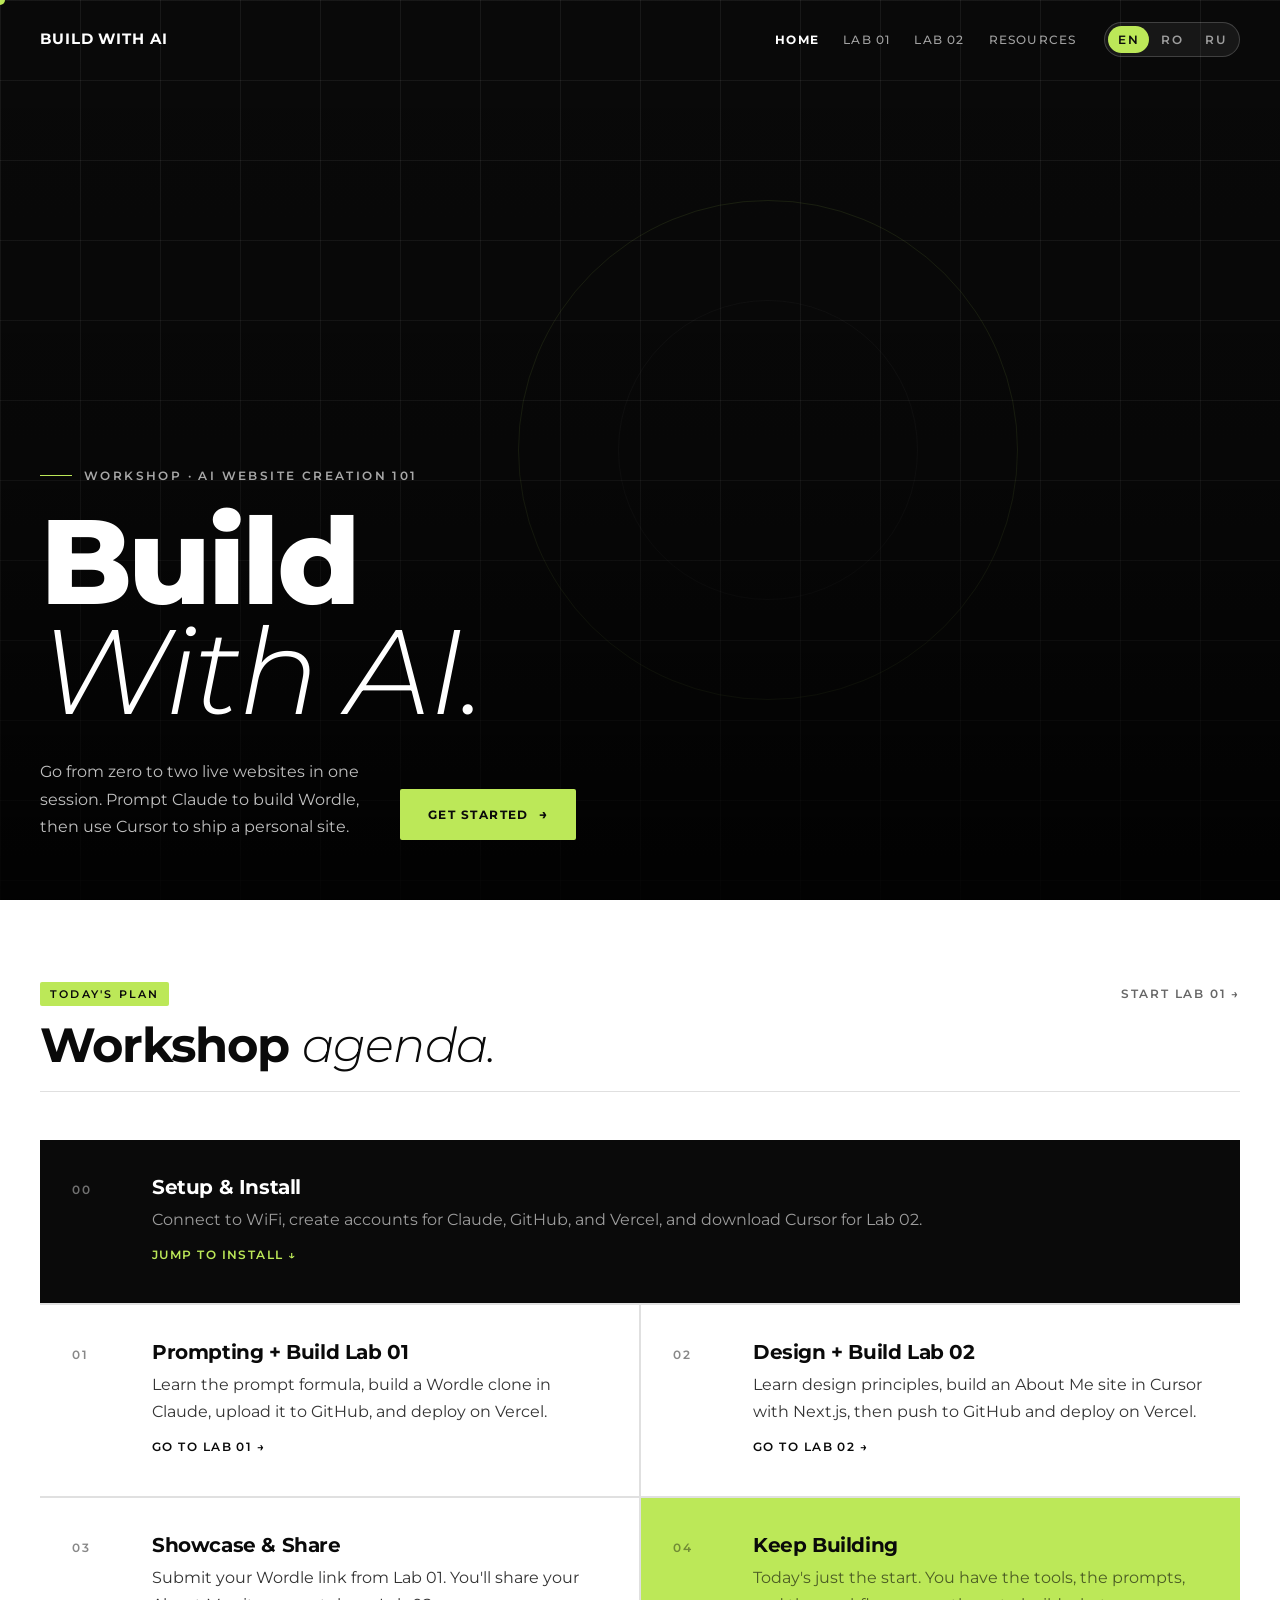
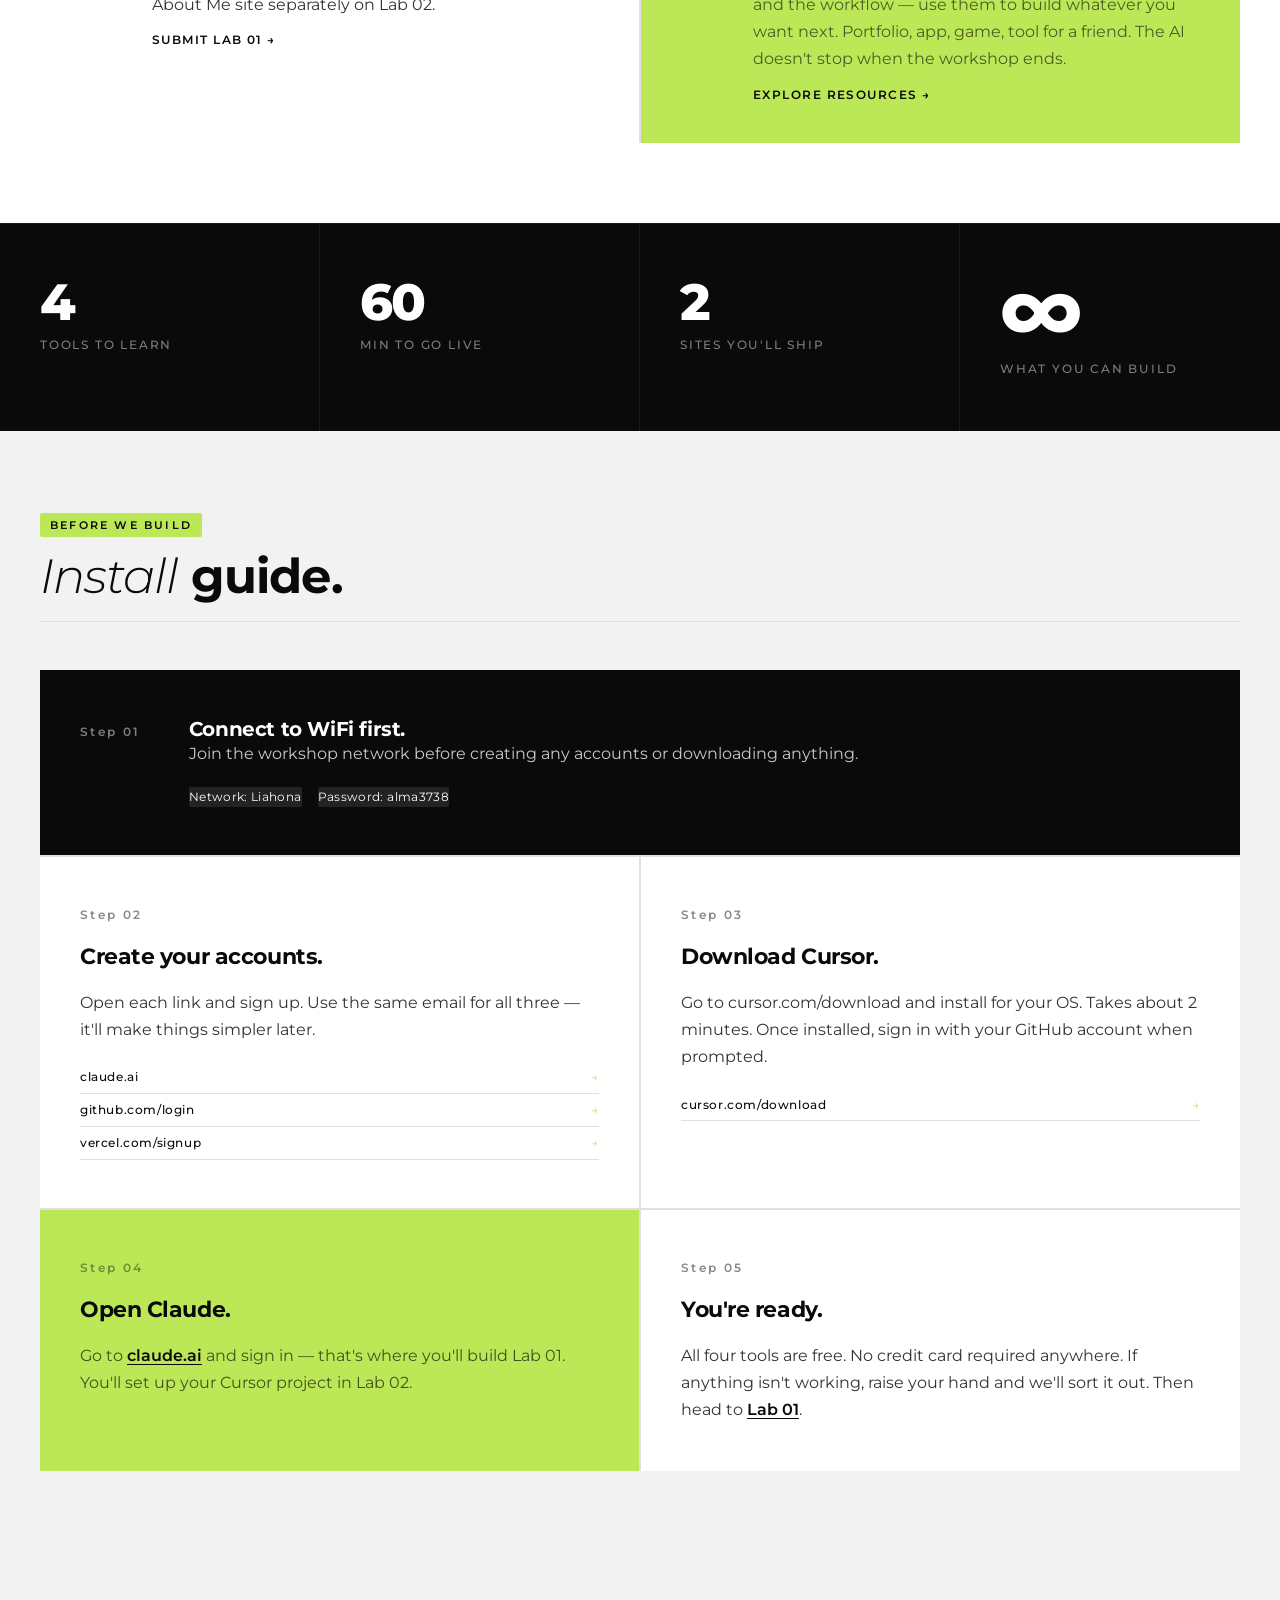
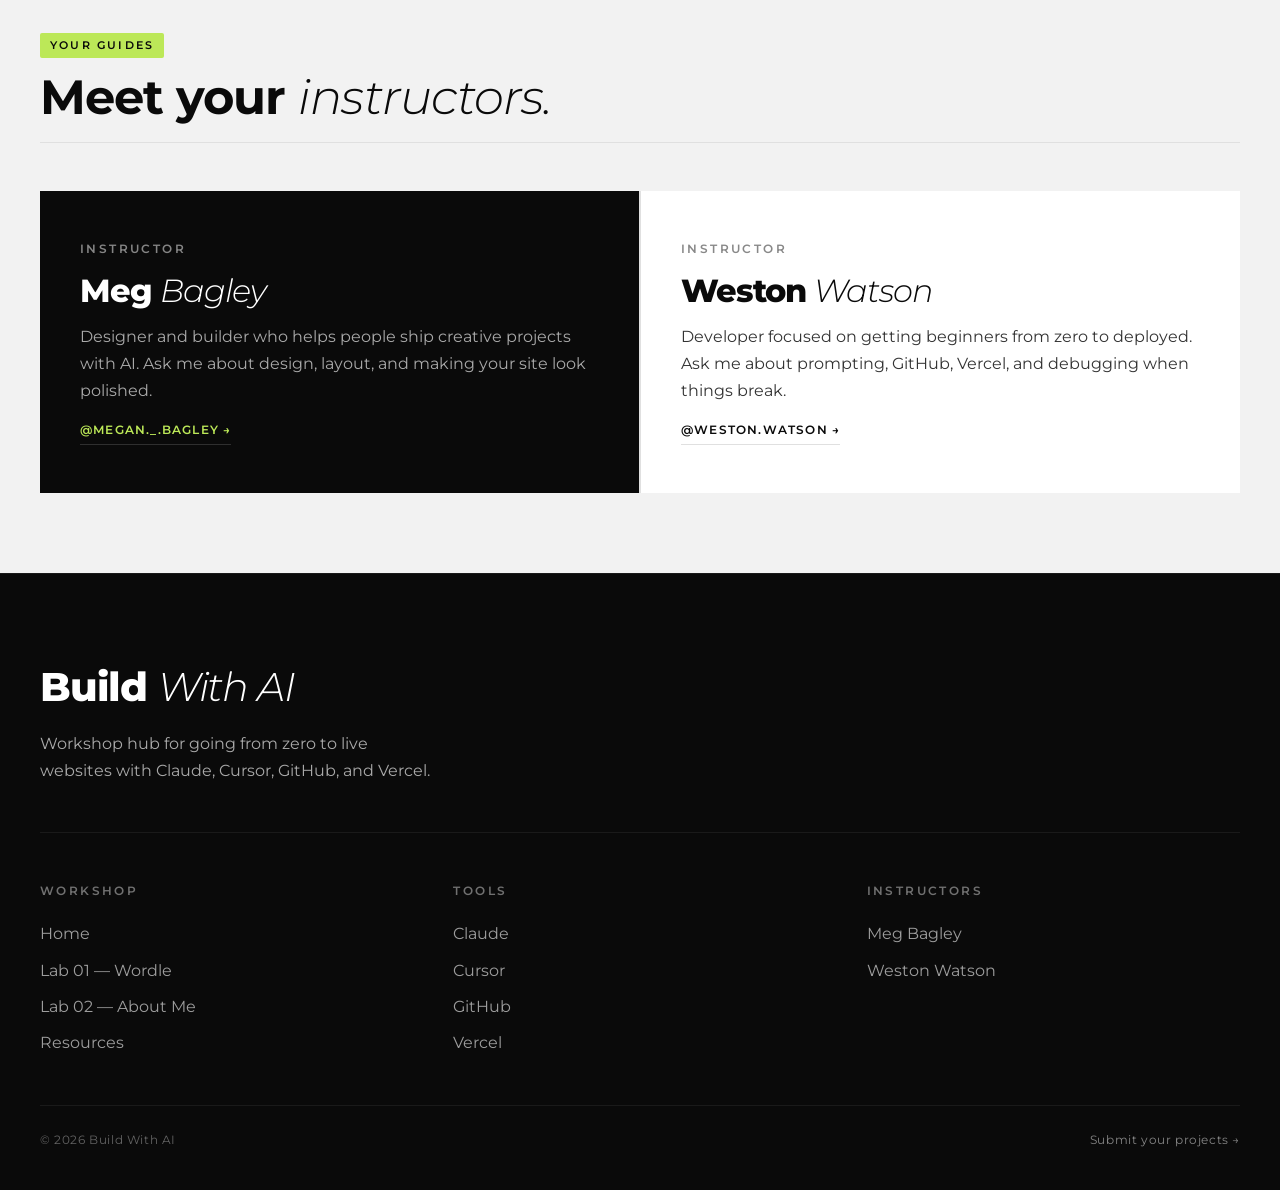
==== commit 0000001e: "Polish layout, links, and cursor behavior across all workshop pages. Unify section margins with shar" ====
--- a/index.html
+++ b/index.html
@@ -13,40 +13,40 @@
 <link href="https://fonts.googleapis.com/css2?family=Montserrat:ital,wght@0,300;0,400;0,500;0,600;0,700;0,800;0,900;1,300;1,400&display=swap" rel="stylesheet">
 <link rel="stylesheet" href="styles.css">
 </head>
-<body>
+<body data-i18n-title="title.index">
 
 <div class="cursor" id="cursor"></div>
 
 <nav id="nav">
-  <a href="index.html" class="nav-logo">Build With AI</a>
+  <a href="index.html" class="nav-logo" data-i18n="nav.logo">Build With AI</a>
   <div class="nav-right">
     <ul class="nav-links">
-      <li><a href="index.html" class="active">Home</a></li>
-      <li><a href="lab-1.html">Lab 01</a></li>
-      <li><a href="lab-2.html">Lab 02</a></li>
-      <li><a href="resources.html">Resources</a></li>
+      <li><a href="index.html" class="active" data-i18n="nav.home">Home</a></li>
+      <li><a href="lab-1.html" data-i18n="nav.lab1">Lab 01</a></li>
+      <li><a href="lab-2.html" data-i18n="nav.lab2">Lab 02</a></li>
+      <li><a href="resources.html" data-i18n="nav.resources">Resources</a></li>
     </ul>
-    <div class="lang-toggle lang-toggle--desktop" role="group" aria-label="Language">
+    <div class="lang-toggle lang-toggle--desktop" role="group" data-i18n-aria-label="nav.aria_lang" aria-label="Language">
       <button type="button" class="lang-btn active" data-lang="en" aria-pressed="true">EN</button>
       <button type="button" class="lang-btn" data-lang="ro" aria-pressed="false">RO</button>
       <button type="button" class="lang-btn" data-lang="ru" aria-pressed="false">RU</button>
     </div>
   </div>
-  <button class="hamburger" id="hamburger" aria-label="Open menu">
+  <button class="hamburger" id="hamburger" data-i18n-aria-label="nav.aria_menu" aria-label="Open menu">
     <span></span><span></span><span></span>
   </button>
 </nav>
 
 <div class="mobile-menu" id="mobileMenu">
-  <div class="lang-toggle mobile-lang-toggle" role="group" aria-label="Language">
+  <div class="lang-toggle mobile-lang-toggle" role="group" data-i18n-aria-label="nav.aria_lang" aria-label="Language">
     <button type="button" class="lang-btn active" data-lang="en" aria-pressed="true">EN</button>
     <button type="button" class="lang-btn" data-lang="ro" aria-pressed="false">RO</button>
     <button type="button" class="lang-btn" data-lang="ru" aria-pressed="false">RU</button>
   </div>
-  <a href="index.html" class="mobile-link active">Home</a>
-  <a href="lab-1.html" class="mobile-link">Lab 01</a>
-  <a href="lab-2.html" class="mobile-link">Lab 02</a>
-  <a href="resources.html" class="mobile-link">Resources</a>
+  <a href="index.html" class="mobile-link active" data-i18n="nav.home">Home</a>
+  <a href="lab-1.html" class="mobile-link" data-i18n="nav.lab1">Lab 01</a>
+  <a href="lab-2.html" class="mobile-link" data-i18n="nav.lab2">Lab 02</a>
+  <a href="resources.html" class="mobile-link" data-i18n="nav.resources">Resources</a>
 </div>
 
 <!-- HERO -->
@@ -56,64 +56,64 @@
     <div class="hero-circle"></div>
   </div>
   <div class="hero-content">
-    <div class="hero-eyebrow">Workshop · AI Website Creation 101</div>
-    <h1>Build<br><em>With AI.</em></h1>
+    <div class="hero-eyebrow" data-i18n="index.hero.eyebrow">Workshop · AI Website Creation 101</div>
+    <h1 data-i18n-html="index.hero.title_html">Build<br><em>With AI.</em></h1>
     <div class="hero-bottom">
-      <p class="hero-desc">Go from zero to two live websites in one session. Set up your tools, learn to prompt, build Wordle, then ship a personal site.</p>
-      <a href="#install" class="hero-cta">Get Started <span class="arrow">→</span></a>
+      <p class="hero-desc" data-i18n="index.hero.desc">Go from zero to two live websites in one session. Set up your tools, learn to prompt, build Wordle, then ship a personal site.</p>
+      <a href="#install" class="hero-cta"><span data-i18n="index.hero.cta">Get Started</span> <span class="arrow">→</span></a>
     </div>
   </div>
 </section>
 
 <!-- AGENDA -->
-<section id="agenda">
+<section id="agenda" class="page-section">
   <div class="section-header reveal">
     <div>
-      <div class="section-tag">Today's plan</div>
-      <h2 class="section-title">Workshop <em>agenda.</em></h2>
-    </div>
-    <a href="lab-1.html" class="view-more">Start Lab 01 →</a>
+      <div class="section-tag" data-i18n="index.agenda.tag">Today's plan</div>
+      <h2 class="section-title" data-i18n-html="index.agenda.title_html">Workshop <em>agenda.</em></h2>
+    </div>
+    <a href="lab-1.html" class="view-more" data-i18n="index.agenda.view_more">Start Lab 01 →</a>
   </div>
 
   <div class="agenda-grid reveal">
     <a href="#install" class="agenda-item featured">
       <div class="agenda-time">00</div>
       <div>
-        <div class="agenda-title">Setup &amp; Install</div>
-        <div class="agenda-desc">Connect to WiFi, create accounts, download Cursor, and open your first file. Get all four tools running before we build.</div>
-        <span class="agenda-link">Jump to install ↓</span>
+        <div class="agenda-title" data-i18n="index.agenda.00.title">Setup &amp; Install</div>
+        <div class="agenda-desc" data-i18n="index.agenda.00.desc">Connect to WiFi, create accounts, download Cursor, and open your first file. Get all four tools running before we build.</div>
+        <span class="agenda-link" data-i18n="index.agenda.00.link">Jump to install ↓</span>
       </div>
     </a>
     <a href="lab-1.html" class="agenda-item">
       <div class="agenda-time">01</div>
       <div>
-        <div class="agenda-title">Prompting + Build Lab 01</div>
-        <div class="agenda-desc">Learn the prompt formula, then build and deploy a playable Wordle clone. Add your own flair and push it live.</div>
-        <span class="agenda-link">Go to Lab 01 →</span>
+        <div class="agenda-title" data-i18n="index.agenda.01.title">Prompting + Build Lab 01</div>
+        <div class="agenda-desc" data-i18n="index.agenda.01.desc">Learn the prompt formula, then build and deploy a playable Wordle clone. Add your own flair and push it live.</div>
+        <span class="agenda-link" data-i18n="index.agenda.01.link">Go to Lab 01 →</span>
       </div>
     </a>
     <a href="lab-2.html" class="agenda-item">
       <div class="agenda-time">02</div>
       <div>
-        <div class="agenda-title">Design + Build Lab 02</div>
-        <div class="agenda-desc">Learn design principles, then build a multi-page About Me site with Next.js. Polish it and deploy to Vercel.</div>
-        <span class="agenda-link">Go to Lab 02 →</span>
+        <div class="agenda-title" data-i18n="index.agenda.02.title">Design + Build Lab 02</div>
+        <div class="agenda-desc" data-i18n="index.agenda.02.desc">Learn design principles, then build a multi-page About Me site with Next.js. Polish it and deploy to Vercel.</div>
+        <span class="agenda-link" data-i18n="index.agenda.02.link">Go to Lab 02 →</span>
       </div>
     </a>
     <a href="lab-1.html#share" class="agenda-item">
       <div class="agenda-time">03</div>
       <div>
-        <div class="agenda-title">Showcase &amp; Share</div>
-        <div class="agenda-desc">Submit your Wordle link from Lab 01. You'll share your About Me site separately on Lab 02.</div>
-        <span class="agenda-link">Submit Lab 01 →</span>
+        <div class="agenda-title" data-i18n="index.agenda.03.title">Showcase &amp; Share</div>
+        <div class="agenda-desc" data-i18n="index.agenda.03.desc">Submit your Wordle link from Lab 01. You'll share your About Me site separately on Lab 02.</div>
+        <span class="agenda-link" data-i18n="index.agenda.03.link">Submit Lab 01 →</span>
       </div>
     </a>
     <a href="resources.html" class="agenda-item agenda-item--lime">
       <div class="agenda-time">04</div>
       <div>
-        <div class="agenda-title">Keep Building</div>
-        <div class="agenda-desc">Today's just the start. You have the tools, the prompts, and the workflow — use them to build whatever you want next. Portfolio, app, game, tool for a friend. The AI doesn't stop when the workshop ends.</div>
-        <span class="agenda-link">Explore resources →</span>
+        <div class="agenda-title" data-i18n="index.agenda.04.title">Keep Building</div>
+        <div class="agenda-desc" data-i18n="index.agenda.04.desc">Today's just the start. You have the tools, the prompts, and the workflow — use them to build whatever you want next. Portfolio, app, game, tool for a friend. The AI doesn't stop when the workshop ends.</div>
+        <span class="agenda-link" data-i18n="index.agenda.04.link">Explore resources →</span>
       </div>
     </a>
   </div>
@@ -122,20 +122,20 @@
 <!-- STATS -->
 <div class="stats-row reveal">
   <div class="stat-block">
-    <div class="stat-num">4</div>
-    <div class="stat-label">Tools to learn</div>
-  </div>
-  <div class="stat-block">
-    <div class="stat-num">60</div>
-    <div class="stat-label">Min to go live</div>
-  </div>
-  <div class="stat-block">
-    <div class="stat-num">2</div>
-    <div class="stat-label">Sites you'll ship</div>
-  </div>
-  <div class="stat-block">
-    <div class="stat-num infinity">∞</div>
-    <div class="stat-label">What you can build</div>
+    <div class="stat-num" data-i18n="index.stats.tools_num">4</div>
+    <div class="stat-label" data-i18n="index.stats.tools_label">Tools to learn</div>
+  </div>
+  <div class="stat-block">
+    <div class="stat-num" data-i18n="index.stats.time_num">60</div>
+    <div class="stat-label" data-i18n="index.stats.time_label">Min to go live</div>
+  </div>
+  <div class="stat-block">
+    <div class="stat-num" data-i18n="index.stats.sites_num">2</div>
+    <div class="stat-label" data-i18n="index.stats.sites_label">Sites you'll ship</div>
+  </div>
+  <div class="stat-block">
+    <div class="stat-num infinity" data-i18n="index.stats.infinity">∞</div>
+    <div class="stat-label" data-i18n="index.stats.build_label">What you can build</div>
   </div>
 </div>
 
@@ -143,28 +143,28 @@
 <section id="install" class="page-section gray">
   <div class="section-header reveal">
     <div>
-      <div class="section-tag">Before we build</div>
-      <h2 class="section-title"><em>Install</em> guide.</h2>
+      <div class="section-tag" data-i18n="index.install.tag">Before we build</div>
+      <h2 class="section-title" data-i18n-html="index.install.title_html"><em>Install</em> guide.</h2>
     </div>
   </div>
   <div class="steps-grid reveal">
 
     <div class="step-block full-width">
-      <div class="step-index">Step 01</div>
-      <div>
-        <div class="step-heading">Connect to WiFi first.</div>
-        <div class="step-body">Join the workshop network before creating any accounts or downloading anything.</div>
+      <div class="step-index" data-i18n="index.install.step01.index">Step 01</div>
+      <div>
+        <div class="step-heading" data-i18n="index.install.step01.heading">Connect to WiFi first.</div>
+        <div class="step-body" data-i18n="index.install.step01.body">Join the workshop network before creating any accounts or downloading anything.</div>
         <div style="display:flex; gap:16px; margin-top:16px; flex-wrap:wrap;">
-          <div class="code-pill">Network: Liahona</div>
-          <div class="code-pill">Password: alma3738</div>
+          <div class="code-pill" data-i18n="index.install.step01.network">Network: Liahona</div>
+          <div class="code-pill" data-i18n="index.install.step01.password">Password: alma3738</div>
         </div>
       </div>
     </div>
 
     <div class="step-block">
-      <div class="step-index">Step 02</div>
-      <div class="step-heading">Create your accounts.</div>
-      <div class="step-body">Open each link and sign up. Use the same email for all three — it'll make things simpler later.</div>
+      <div class="step-index" data-i18n="index.install.step02.index">Step 02</div>
+      <div class="step-heading" data-i18n="index.install.step02.heading">Create your accounts.</div>
+      <div class="step-body" data-i18n="index.install.step02.body">Open each link and sign up. Use the same email for all three — it'll make things simpler later.</div>
       <div class="step-links">
         <a href="https://claude.ai" target="_blank" rel="noopener">claude.ai</a>
         <a href="https://github.com/login" target="_blank" rel="noopener">github.com/login</a>
@@ -173,71 +173,71 @@
     </div>
 
     <div class="step-block">
-      <div class="step-index">Step 03</div>
-      <div class="step-heading">Download Cursor.</div>
-      <div class="step-body">Go to cursor.com/download and install for your OS. Takes about 2 minutes. Once installed, sign in with your GitHub account when prompted.</div>
+      <div class="step-index" data-i18n="index.install.step03.index">Step 03</div>
+      <div class="step-heading" data-i18n="index.install.step03.heading">Download Cursor.</div>
+      <div class="step-body" data-i18n="index.install.step03.body">Go to cursor.com/download and install for your OS. Takes about 2 minutes. Once installed, sign in with your GitHub account when prompted.</div>
       <div class="step-links">
         <a href="https://cursor.com/download" target="_blank" rel="noopener">cursor.com/download</a>
       </div>
     </div>
 
     <div class="step-block step-block--lime">
-      <div class="step-index">Step 04</div>
-      <div class="step-heading">Create your first project.</div>
-      <div class="step-body">Open Cursor → <strong>Open Project</strong> and create a new folder for your work (e.g. <span style="font-family:monospace; background:#f0f0f0; padding:2px 8px; border-radius:3px; font-size:12px;">my-wordle</span>). Open the chat panel on the right — that's where you'll talk to the AI.</div>
+      <div class="step-index" data-i18n="index.install.step04.index">Step 04</div>
+      <div class="step-heading" data-i18n="index.install.step04.heading">Create your first project.</div>
+      <div class="step-body" data-i18n-html="index.install.step04.body_html">Open Cursor → <strong>Open Project</strong> and create a new folder for your work (e.g. <span style="font-family:monospace; background:#f0f0f0; padding:2px 8px; border-radius:3px; font-size:12px;">my-wordle</span>). Open the chat panel on the right — that's where you'll talk to the AI.</div>
     </div>
 
     <div class="step-block">
-      <div class="step-index">Step 05</div>
-      <div class="step-heading">You're ready.</div>
-      <div class="step-body">All four tools are free. No credit card required anywhere. If anything isn't working, raise your hand and we'll sort it out. Then head to <a href="lab-1.html" style="color:inherit; font-weight:600;">Lab 01</a>.</div>
+      <div class="step-index" data-i18n="index.install.step05.index">Step 05</div>
+      <div class="step-heading" data-i18n="index.install.step05.heading">You're ready.</div>
+      <div class="step-body" data-i18n-html="index.install.step05.body_html">All four tools are free. No credit card required anywhere. If anything isn't working, raise your hand and we'll sort it out. Then head to <a href="lab-1.html">Lab 01</a>.</div>
     </div>
 
   </div>
 </section>
 
 <!-- INSTRUCTORS -->
-<section id="instructors">
+<section id="instructors" class="page-section gray">
   <div class="section-header reveal">
     <div>
-      <div class="section-tag">Your guides</div>
-      <h2 class="section-title">Meet your <em>instructors.</em></h2>
+      <div class="section-tag" data-i18n="index.instructors.tag">Your guides</div>
+      <h2 class="section-title" data-i18n-html="index.instructors.title_html">Meet your <em>instructors.</em></h2>
     </div>
   </div>
 
   <div class="instructors-grid reveal">
     <div class="instructor-card dark">
-      <div class="instructor-role">Instructor</div>
-      <div class="instructor-name">Meg <em>Bagley</em></div>
-      <div class="instructor-bio">Designer and builder who helps people ship creative projects with AI. Ask me about design, layout, and making your site look polished.</div>
-      <a href="https://www.instagram.com/megan._.bagley/" target="_blank" rel="noopener" class="instructor-link">@megan._.bagley →</a>
+      <div class="instructor-role" data-i18n="index.instructors.role">Instructor</div>
+      <div class="instructor-name" data-i18n-html="index.instructors.meg.name_html">Meg <em>Bagley</em></div>
+      <div class="instructor-bio" data-i18n="index.instructors.meg.bio">Designer and builder who helps people ship creative projects with AI. Ask me about design, layout, and making your site look polished.</div>
+      <a href="https://www.instagram.com/megan._.bagley/" target="_blank" rel="noopener" class="instructor-link" data-i18n="index.instructors.meg.link">@megan._.bagley →</a>
     </div>
     <div class="instructor-card">
-      <div class="instructor-role">Instructor</div>
-      <div class="instructor-name">Weston <em>Watson</em></div>
-      <div class="instructor-bio">Developer focused on getting beginners from zero to deployed. Ask me about prompting, GitHub, Vercel, and debugging when things break.</div>
-      <a href="https://www.instagram.com/weston.watson/" target="_blank" rel="noopener" class="instructor-link">@weston.watson →</a>
+      <div class="instructor-role" data-i18n="index.instructors.role">Instructor</div>
+      <div class="instructor-name" data-i18n-html="index.instructors.weston.name_html">Weston <em>Watson</em></div>
+      <div class="instructor-bio" data-i18n="index.instructors.weston.bio">Developer focused on getting beginners from zero to deployed. Ask me about prompting, GitHub, Vercel, and debugging when things break.</div>
+      <a href="https://www.instagram.com/weston.watson/" target="_blank" rel="noopener" class="instructor-link" data-i18n="index.instructors.weston.link">@weston.watson →</a>
     </div>
   </div>
 </section>
 
 <footer class="site-footer">
   <div class="site-footer-brand">
-    <h2>Build <em>With AI</em></h2>
-    <p>Workshop hub for going from zero to live websites with Claude, Cursor, GitHub, and Vercel.</p>
+    <h2 data-i18n-html="footer.brand_title_html">Build <em>With AI</em></h2>
+    <p data-i18n="footer.brand_desc">Workshop hub for going from zero to live websites with Claude, Cursor, GitHub, and Vercel.</p>
   </div>
   <div class="site-footer-grid">
     <div class="site-footer-col">
-      <h4>Workshop</h4>
+      <h4 data-i18n="footer.col_workshop">Workshop</h4>
       <ul>
-        <li><a href="index.html">Home</a></li>
-        <li><a href="lab-1.html">Lab 01 — Wordle</a></li>
-        <li><a href="lab-2.html">Lab 02 — About Me</a></li>
-        <li><a href="resources.html">Resources</a></li>
+        <li><a href="index.html" data-i18n="footer.link_home">Home</a></li>
+        <li><a href="lab-1.html" data-i18n="footer.link_lab1">Lab 01 — Wordle</a></li>
+        <li><a href="lab-2.html" data-i18n="footer.link_lab2">Lab 02 — About Me</a></li>
+        <li><a href="resources.html" data-i18n="footer.link_resources">Resources</a></li>
       </ul>
     </div>
     <div class="site-footer-col">
-      <h4>Tools</h4>
+      <h4 data-i18n="footer.col_tools">Tools</h4>
       <ul>
         <li><a href="https://claude.ai" target="_blank" rel="noopener">Claude</a></li>
         <li><a href="https://cursor.com" target="_blank" rel="noopener">Cursor</a></li>
@@ -246,7 +246,7 @@
       </ul>
     </div>
     <div class="site-footer-col">
-      <h4>Instructors</h4>
+      <h4 data-i18n="footer.col_instructors">Instructors</h4>
       <ul>
         <li><a href="https://www.instagram.com/megan._.bagley/" target="_blank" rel="noopener">Meg Bagley</a></li>
         <li><a href="https://www.instagram.com/weston.watson/" target="_blank" rel="noopener">Weston Watson</a></li>
@@ -254,11 +254,12 @@
     </div>
   </div>
   <div class="site-footer-bottom">
-    <span>© 2026 Build With AI</span>
-    <a href="lab-2.html#share">Submit your projects →</a>
+    <span data-i18n="footer.copyright">© 2026 Build With AI</span>
+    <a href="lab-2.html#share" data-i18n="footer.submit_projects">Submit your projects →</a>
   </div>
 </footer>
 
+<script src="i18n.js"></script>
 <script src="main.js"></script>
 </body>
 </html>
--- a/styles.css
+++ b/styles.css
@@ -11,14 +11,24 @@
   --gray:  #f2f2f2;
   --mid:   #888;
   --border: #e0e0e0;
+  --text-muted: #444;
+  --text-body: #333;
+  --font-xxs: 11px;
+  --font-xs: 12px;
+  --font-sm: 16px;
+  --font-base: 16px;
+  --section-pad-y: 80px;
+  --section-pad-x: 40px;
+  --block-pad-y: 40px;
+  --block-pad-x: 32px;
 }
 
 body {
   font-family: 'Montserrat', sans-serif;
   background: var(--white);
   color: var(--black);
-  font-size: 14px;
-  line-height: 1.6;
+  font-size: var(--font-base);
+  line-height: 1.65;
 }
 
 ::selection {
@@ -43,7 +53,10 @@
   transition: width 0.2s, height 0.2s, background 0.2s;
 }
 @media (hover: hover) and (pointer: fine) {
-  body { cursor: none; }
+  body,
+  a, button, input, select, textarea, label, summary {
+    cursor: none;
+  }
   .cursor { display: block; }
 }
 .cursor.expand {
@@ -57,6 +70,13 @@
 .cursor.on-lime.expand {
   background: transparent;
   border-color: var(--black);
+}
+.cursor.on-dark {
+  background: var(--lime);
+}
+.cursor.on-dark.expand {
+  background: transparent;
+  border-color: var(--lime);
 }
 
 :is(
@@ -66,7 +86,6 @@
   .tip-block--lime,
   .flair-card--lime,
   .agenda-item--lime,
-  #build-01 .build-phase:nth-child(1),
   #build-02 .prompt-example,
   body:has(.page-hero--lime) nav:not(.scrolled)
 ) ::selection,
@@ -81,13 +100,73 @@
   .tip-block--lime,
   .flair-card--lime,
   .agenda-item--lime,
-  #build-01 .build-phase:nth-child(1),
   #build-02 .prompt-example,
   body:has(.page-hero--lime) nav:not(.scrolled)
 ) ::-moz-selection,
 :is(.section-tag, .share-submit, .hero-cta)::-moz-selection {
   background: var(--black);
   color: var(--lime);
+}
+:is(.dark-surface, .share-panel, .criteria-block.dark, .ai-pipeline, .formula-block:nth-child(1)) ::selection {
+  background: var(--lime);
+  color: var(--black);
+}
+:is(.dark-surface, .share-panel, .criteria-block.dark, .ai-pipeline, .formula-block:nth-child(1)) ::-moz-selection {
+  background: var(--lime);
+  color: var(--black);
+}
+
+/* ── CONTENT LINKS ─────────────────────── */
+.build-phase-body a,
+.build-detail-subtitle a,
+.step-body a,
+.tip-body a,
+.ai-workshop-note a,
+.deploy-step-list a {
+  color: var(--black);
+  font-weight: 600;
+  text-decoration: underline;
+  text-underline-offset: 3px;
+  transition: color 0.2s, opacity 0.2s;
+}
+.build-phase-body a:hover,
+.build-detail-subtitle a:hover,
+.step-body a:hover,
+.tip-body a:hover,
+.ai-workshop-note a:hover,
+.deploy-step-list a:hover {
+  color: var(--text-muted);
+}
+.step-block.full-width .step-body a {
+  color: var(--lime);
+}
+.step-block.full-width .step-body a:hover {
+  opacity: 0.85;
+  color: var(--lime);
+}
+.step-block--lime .step-body a {
+  color: var(--black);
+}
+.tip-block:hover .tip-body a {
+  color: var(--lime);
+}
+.tip-block:hover .tip-body a:hover {
+  opacity: 0.85;
+  color: var(--lime);
+}
+.share-panel p a,
+.criteria-block.dark a,
+.formula-block:nth-child(1) a {
+  color: var(--lime);
+  font-weight: 600;
+  text-decoration: underline;
+  text-underline-offset: 3px;
+  transition: opacity 0.2s;
+}
+.share-panel p a:hover,
+.criteria-block.dark a:hover,
+.formula-block:nth-child(1) a:hover {
+  opacity: 0.85;
 }
 
 /* ── NAV ───────────────────────────────── */
@@ -98,7 +177,7 @@
   display: flex;
   align-items: center;
   justify-content: space-between;
-  padding: 22px 40px;
+  padding: 22px var(--section-pad-x);
   background: transparent;
   backdrop-filter: none;
   border-bottom: 1px solid transparent;
@@ -149,13 +228,13 @@
   list-style: none;
 }
 .nav-links a {
-  font-size: 11px;
+  font-size: var(--font-xs);
   font-weight: 500;
   letter-spacing: 0.1em;
   text-transform: uppercase;
   text-decoration: none;
   color: var(--white);
-  opacity: 0.5;
+  opacity: 0.62;
   transition: opacity 0.2s, color 0.3s;
 }
 .nav-links a:hover { opacity: 1; }
@@ -184,12 +263,12 @@
   border: none;
   background: transparent;
   font-family: inherit;
-  font-size: 10px;
+  font-size: var(--font-xs);
   font-weight: 600;
   letter-spacing: 0.12em;
   text-transform: uppercase;
   color: var(--white);
-  opacity: 0.45;
+  opacity: 0.58;
   padding: 6px 10px;
   border-radius: 999px;
   cursor: pointer;
@@ -246,7 +325,7 @@
   overflow: hidden;
   display: flex;
   align-items: flex-end;
-  padding: 0 40px 60px;
+  padding: 0 var(--section-pad-x) 60px;
 }
 .hero::after {
   content: '';
@@ -316,11 +395,11 @@
 }
 
 .hero-eyebrow {
-  font-size: 10px;
+  font-size: var(--font-xs);
   font-weight: 600;
   letter-spacing: 0.2em;
   text-transform: uppercase;
-  color: rgba(255,255,255,0.5);
+  color: rgba(255,255,255,0.65);
   margin-bottom: 20px;
   display: flex;
   align-items: center;
@@ -357,11 +436,11 @@
 }
 
 .hero-desc {
-  font-size: 13px;
-  color: rgba(255,255,255,0.5);
+  font-size: var(--font-sm);
+  color: rgba(255,255,255,0.75);
   max-width: 320px;
   line-height: 1.7;
-  font-weight: 300;
+  font-weight: 400;
 }
 
 .hero-cta {
@@ -370,7 +449,7 @@
   gap: 10px;
   background: var(--lime);
   color: var(--black);
-  font-size: 11px;
+  font-size: var(--font-xs);
   font-weight: 700;
   letter-spacing: 0.12em;
   text-transform: uppercase;
@@ -387,6 +466,11 @@
 
 
 /* ── SECTION SHARED ────────────────────── */
+.page-section {
+  padding: var(--section-pad-y) var(--section-pad-x);
+}
+.page-section.gray { background: var(--gray); }
+
 .section-header {
   display: flex;
   align-items: baseline;
@@ -396,14 +480,14 @@
   border-bottom: 1px solid var(--border);
 }
 .section-tag {
-  font-size: 10px;
+  font-size: var(--font-xs);
   font-weight: 600;
   letter-spacing: 0.2em;
   text-transform: uppercase;
   color: var(--lime);
   -webkit-text-stroke: 0;
 }
-.section-tag { color: var(--black); background: var(--lime); display: inline-block; padding: 3px 10px; border-radius: 2px; font-size: 9px; margin-bottom: 8px; }
+.section-tag { color: var(--black); background: var(--lime); display: inline-block; padding: 3px 10px; border-radius: 2px; font-size: var(--font-xxs); margin-bottom: 8px; }
 .section-title {
   font-size: clamp(28px, 4vw, 48px);
   font-weight: 700;
@@ -416,8 +500,27 @@
   font-style: italic;
   font-weight: 300;
 }
+.section-intro {
+  font-size: var(--font-base);
+  color: var(--text-body);
+  font-weight: 400;
+  line-height: 1.7;
+  max-width: 520px;
+  margin-top: 12px;
+}
+
+.ai-workshop-note {
+  margin-top: 2px;
+  padding: 24px var(--block-pad-x);
+  background: var(--white);
+  font-size: var(--font-sm);
+  line-height: 1.7;
+  color: var(--text-body);
+  font-weight: 400;
+  font-style: italic;
+}
 .view-more {
-  font-size: 10px;
+  font-size: var(--font-xs);
   font-weight: 600;
   letter-spacing: 0.15em;
   text-transform: uppercase;
@@ -426,15 +529,13 @@
   display: flex;
   align-items: center;
   gap: 8px;
-  opacity: 0.5;
+  opacity: 0.62;
   transition: opacity 0.2s;
   flex-shrink: 0;
 }
 .view-more:hover { opacity: 1; }
 
 /* ── TOOLS (EDITORIAL GRID) ────────────── */
-#tools { padding: 80px 40px; }
-
 .tools-editorial {
   display: grid;
   grid-template-columns: 1fr 1fr;
@@ -466,10 +567,10 @@
 }
 .tool-block.featured:hover { background: #111; }
 
-.tool-block.featured .tool-num { color: rgba(255,255,255,0.25); }
+.tool-block.featured .tool-num { color: rgba(255,255,255,0.42); }
 .tool-block.featured .tool-name { color: var(--white); }
-.tool-block.featured .tool-desc { color: rgba(255,255,255,0.5); }
-.tool-block.featured .tool-link { color: rgba(255,255,255,0.4); border-color: rgba(255,255,255,0.15); }
+.tool-block.featured .tool-desc { color: rgba(255,255,255,0.65); }
+.tool-block.featured .tool-link { color: rgba(255,255,255,0.55); border-color: rgba(255,255,255,0.15); }
 .tool-block.featured .tool-link:hover { color: var(--lime); border-color: var(--lime); }
 
 /* Big background number */
@@ -485,7 +586,7 @@
 }
 
 .tool-num {
-  font-size: 10px;
+  font-size: var(--font-xs);
   font-weight: 600;
   letter-spacing: 0.2em;
   color: var(--mid);
@@ -500,17 +601,17 @@
 }
 .tool-name em { font-style: italic; font-weight: 300; }
 .tool-desc {
-  font-size: 13px;
-  color: #666;
-  line-height: 1.65;
-  font-weight: 300;
+  font-size: var(--font-sm);
+  color: var(--text-body);
+  line-height: 1.7;
+  font-weight: 400;
   max-width: 340px;
 }
 .tool-link {
   display: inline-flex;
   align-items: center;
   gap: 8px;
-  font-size: 10px;
+  font-size: var(--font-xs);
   font-weight: 600;
   letter-spacing: 0.15em;
   text-transform: uppercase;
@@ -533,7 +634,7 @@
 }
 
 .stat-block {
-  padding: 52px 40px;
+  padding: 52px var(--section-pad-x);
   border-right: 1px solid #1a1a1a;
   display: flex;
   flex-direction: column;
@@ -553,16 +654,14 @@
   line-height: 0.85;
 }
 .stat-label {
-  font-size: 10px;
+  font-size: var(--font-xs);
   font-weight: 500;
   letter-spacing: 0.15em;
   text-transform: uppercase;
-  color: rgba(255,255,255,0.3);
+  color: rgba(255,255,255,0.47);
 }
 
 /* ── INSTALL STEPS ─────────────────────── */
-#install { padding: 80px 40px; background: var(--gray); }
-
 .steps-grid {
   display: grid;
   grid-template-columns: 1fr 1fr;
@@ -599,12 +698,12 @@
 }
 
 .step-index {
-  font-size: 10px;
+  font-size: var(--font-xs);
   font-weight: 600;
   letter-spacing: 0.2em;
   color: var(--mid);
 }
-.step-block.full-width .step-index { color: rgba(255,255,255,0.3); flex-shrink: 0; padding-top: 4px; }
+.step-block.full-width .step-index { color: rgba(255,255,255,0.47); flex-shrink: 0; padding-top: 4px; }
 
 .step-heading {
   font-size: 22px;
@@ -616,12 +715,12 @@
 .step-block.full-width .step-heading { color: var(--white); font-size: 20px; }
 
 .step-body {
-  font-size: 13px;
-  color: #666;
+  font-size: var(--font-sm);
+  color: var(--text-body);
   line-height: 1.7;
-  font-weight: 300;
-}
-.step-block.full-width .step-body { color: rgba(255,255,255,0.5); }
+  font-weight: 400;
+}
+.step-block.full-width .step-body { color: rgba(255,255,255,0.78); }
 
 .code-pill {
   display: inline-block;
@@ -629,8 +728,6 @@
   color: var(--black);
   font-family: 'Montserrat', monospace;
   font-size: 12px;
-  font-weight: 600;
-  padding: 10px 18px;
   border-radius: 2px;
   width: fit-content;
   letter-spacing: 0.03em;
@@ -648,7 +745,7 @@
   margin-top: 4px;
 }
 .step-links a {
-  font-size: 11px;
+  font-size: var(--font-xs);
   font-weight: 500;
   color: var(--black);
   text-decoration: none;
@@ -663,9 +760,228 @@
 .step-links a:hover { border-color: var(--lime); }
 .step-links a::after { content: '→'; color: var(--lime); opacity: 0.8; }
 
+/* ── AI FLOW ───────────────────────────── */
+#what-is-ai .ai-flow {
+  display: flex;
+  flex-direction: column;
+  gap: 2px;
+  background: var(--border);
+}
+.ai-flow-stack {
+  display: grid;
+  grid-template-columns: repeat(3, 1fr);
+  gap: 2px;
+}
+.ai-flow-card {
+  background: var(--white);
+  padding: var(--block-pad-y) var(--block-pad-x);
+  display: flex;
+  flex-direction: column;
+  gap: 20px;
+  min-height: 100%;
+}
+.ai-flow-card--dark {
+  background: var(--black);
+  color: var(--white);
+}
+.ai-flow-card--lime {
+  background: var(--lime);
+  color: var(--black);
+}
+.ai-flow-card-top {
+  display: flex;
+  align-items: center;
+  gap: 20px;
+}
+.ai-flow-icon {
+  flex-shrink: 0;
+  width: 56px;
+  height: 56px;
+  border: 2px solid;
+  border-radius: 12px;
+  display: grid;
+  place-items: center;
+  position: relative;
+}
+.ai-flow-icon--ai {
+  border-color: rgba(255,255,255,0.25);
+  background: rgba(255,255,255,0.06);
+  grid-template-columns: repeat(3, 6px);
+  gap: 4px;
+  padding: 14px;
+}
+.ai-flow-icon--ai span {
+  width: 6px;
+  height: 6px;
+  border-radius: 50%;
+  background: var(--lime);
+}
+.ai-flow-icon--llm {
+  border-color: var(--border);
+  background: var(--gray);
+  flex-direction: column;
+  gap: 5px;
+  display: flex;
+  align-items: stretch;
+  padding: 14px 12px;
+}
+.ai-flow-icon--llm span {
+  display: block;
+  height: 4px;
+  border-radius: 2px;
+  background: var(--black);
+  opacity: 0.15;
+}
+.ai-flow-icon--llm span:nth-child(1) { width: 100%; opacity: 0.35; }
+.ai-flow-icon--llm span:nth-child(2) { width: 75%; }
+.ai-flow-icon--llm span:nth-child(3) { width: 55%; }
+.ai-flow-icon--agent {
+  border-color: rgba(0,0,0,0.15);
+  background: rgba(0,0,0,0.06);
+  display: flex;
+  flex-direction: column;
+  align-items: center;
+  justify-content: center;
+  gap: 6px;
+  padding: 12px;
+}
+.ai-flow-icon--agent span:first-child {
+  width: 20px;
+  height: 20px;
+  border: 2px solid var(--black);
+  border-radius: 50%;
+}
+.ai-flow-icon--agent span:last-child {
+  width: 28px;
+  height: 10px;
+  border: 2px solid var(--black);
+  border-radius: 3px;
+}
+.ai-flow-label {
+  font-size: var(--font-xs);
+  font-weight: 600;
+  letter-spacing: 0.2em;
+  text-transform: uppercase;
+  margin-bottom: 6px;
+}
+.ai-flow-card--dark .ai-flow-label { color: rgba(255,255,255,0.47); }
+.ai-flow-card:not(.ai-flow-card--dark):not(.ai-flow-card--lime) .ai-flow-label { color: var(--mid); }
+.ai-flow-card--lime .ai-flow-label { color: rgba(0,0,0,0.45); }
+.ai-flow-name {
+  font-size: clamp(20px, 2.2vw, 28px);
+  font-weight: 800;
+  letter-spacing: -0.03em;
+  line-height: 1.05;
+}
+.ai-flow-card--dark .ai-flow-name { color: var(--white); }
+.ai-flow-bullets {
+  list-style: none;
+  display: flex;
+  flex-direction: column;
+  gap: 10px;
+  margin: 0;
+  padding: 0;
+}
+.ai-flow-bullets li {
+  display: flex;
+  gap: 12px;
+  align-items: flex-start;
+  font-size: var(--font-sm);
+  line-height: 1.65;
+  font-weight: 400;
+}
+.ai-flow-bullets li::before {
+  content: '→';
+  flex-shrink: 0;
+  color: var(--lime);
+  font-weight: 600;
+}
+.ai-flow-card--dark .ai-flow-bullets li { color: rgba(255,255,255,0.78); }
+.ai-flow-card:not(.ai-flow-card--dark):not(.ai-flow-card--lime) .ai-flow-bullets li { color: var(--text-body); }
+.ai-flow-card--lime .ai-flow-bullets li { color: rgba(0,0,0,0.72); }
+.ai-flow-card--lime .ai-flow-bullets li::before { color: var(--black); }
+.ai-flow-connector {
+  background: var(--white);
+  padding: 12px 40px;
+  font-size: var(--font-xs);
+  font-weight: 600;
+  letter-spacing: 0.16em;
+  text-transform: uppercase;
+  color: var(--mid);
+  text-align: center;
+}
+.ai-pipeline {
+  background: var(--black);
+  color: var(--white);
+  padding: 40px;
+}
+.ai-pipeline-title {
+  font-size: var(--font-xs);
+  font-weight: 600;
+  letter-spacing: 0.2em;
+  text-transform: uppercase;
+  color: rgba(255,255,255,0.47);
+  margin-bottom: 28px;
+}
+.ai-pipeline-track {
+  display: grid;
+  grid-template-columns: 1fr auto 1fr auto 1.2fr auto 1fr;
+  gap: 12px;
+  align-items: start;
+}
+.ai-pipeline-step {
+  display: flex;
+  flex-direction: column;
+  gap: 10px;
+  align-items: stretch;
+}
+.ai-pipeline-box {
+  background: rgba(255,255,255,0.08);
+  border: 1px solid rgba(255,255,255,0.12);
+  padding: 16px 12px;
+  text-align: center;
+  font-size: 14px;
+  font-weight: 600;
+  letter-spacing: -0.01em;
+  line-height: 1.3;
+  min-height: 56px;
+  display: flex;
+  align-items: center;
+  justify-content: center;
+}
+.ai-pipeline-box--brain {
+  background: var(--lime);
+  color: var(--black);
+  border-color: var(--lime);
+}
+.ai-pipeline-box--done {
+  border-color: rgba(188,232,88,0.35);
+  color: var(--lime);
+}
+.ai-pipeline-arrow {
+  color: rgba(255,255,255,0.35);
+  font-size: 20px;
+  padding-top: 16px;
+  text-align: center;
+}
+.ai-pipeline-tags {
+  display: flex;
+  flex-wrap: wrap;
+  gap: 6px;
+  justify-content: center;
+}
+.ai-pipeline-tags span {
+  font-size: var(--font-xs);
+  font-weight: 600;
+  letter-spacing: 0.06em;
+  text-transform: uppercase;
+  color: rgba(255,255,255,0.55);
+  border: 1px solid rgba(255,255,255,0.12);
+  padding: 4px 8px;
+  border-radius: 2px;
+}
+
 /* ── PROMPTING ─────────────────────────── */
-#prompting { padding: 80px 40px; }
-
 .formula-blocks {
   display: grid;
   grid-template-columns: repeat(3, 1fr);
@@ -681,16 +997,16 @@
   gap: 16px;
 }
 .formula-block:nth-child(1) { background: var(--black); }
-.formula-block:nth-child(2) { background: var(--white); }
-.formula-block:nth-child(3) { background: var(--gray); }
+.formula-block:nth-child(2) { background: var(--gray); }
+.formula-block:nth-child(3) { background: var(--white); }
 
 .formula-part-label {
-  font-size: 10px;
+  font-size: var(--font-xs);
   font-weight: 600;
   letter-spacing: 0.2em;
   text-transform: uppercase;
 }
-.formula-block:nth-child(1) .formula-part-label { color: rgba(255,255,255,0.3); }
+.formula-block:nth-child(1) .formula-part-label { color: rgba(255,255,255,0.47); }
 .formula-block:nth-child(2) .formula-part-label { color: var(--mid); }
 .formula-block:nth-child(3) .formula-part-label { color: var(--mid); }
 
@@ -705,25 +1021,35 @@
 .formula-block:nth-child(3) .formula-name { color: var(--black); }
 
 .formula-desc {
-  font-size: 13px;
-  font-weight: 300;
-  line-height: 1.6;
-}
-.formula-block:nth-child(1) .formula-desc { color: rgba(255,255,255,0.5); }
-.formula-block:nth-child(2) .formula-desc { color: #555; }
-.formula-block:nth-child(3) .formula-desc { color: #555; }
-
-.formula-eg {
-  font-size: 11px;
-  font-weight: 500;
-  font-style: italic;
+  font-size: var(--font-sm);
+  font-weight: 400;
+  line-height: 1.7;
+}
+.formula-block:nth-child(1) .formula-desc { color: rgba(255,255,255,0.78); }
+.formula-block:nth-child(2) .formula-desc { color: var(--text-body); }
+.formula-block:nth-child(3) .formula-desc { color: var(--text-body); }
+
+.formula-egs {
   margin-top: auto;
   padding-top: 16px;
   border-top: 1px solid;
-}
-.formula-block:nth-child(1) .formula-eg { color: rgba(255,255,255,0.3); border-color: rgba(255,255,255,0.08); }
-.formula-block:nth-child(2) .formula-eg { color: #999; border-color: var(--border); }
-.formula-block:nth-child(3) .formula-eg { color: #999; border-color: #ddd; }
+  display: flex;
+  flex-direction: column;
+  gap: 10px;
+}
+.formula-block:nth-child(1) .formula-egs { border-color: rgba(255,255,255,0.12); }
+.formula-block:nth-child(2) .formula-egs { border-color: #ccc; }
+.formula-block:nth-child(3) .formula-egs { border-color: var(--border); }
+
+.formula-eg {
+  font-size: var(--font-base);
+  font-weight: 500;
+  font-style: italic;
+  line-height: 1.5;
+}
+.formula-block:nth-child(1) .formula-eg { color: rgba(255,255,255,0.82); }
+.formula-block:nth-child(2) .formula-eg { color: var(--black); }
+.formula-block:nth-child(3) .formula-eg { color: var(--black); }
 
 .prompt-example {
   background: var(--black);
@@ -735,18 +1061,33 @@
 }
 
 .prompt-eg-label {
-  font-size: 10px;
+  font-size: var(--font-xs);
   font-weight: 600;
   letter-spacing: 0.2em;
   text-transform: uppercase;
-  color: rgba(255,255,255,0.3);
+  color: rgba(255,255,255,0.47);
   padding-top: 4px;
   line-height: 1.6;
 }
 
+.prompt-eg-content {
+  grid-column: 2;
+  display: flex;
+  flex-direction: column;
+  gap: 12px;
+}
+
+.prompt-note {
+  font-size: var(--font-sm);
+  line-height: 1.7;
+  color: rgba(255,255,255,0.85);
+  font-weight: 400;
+  margin: 0;
+}
+
 .prompt-eg-text {
-  font-size: 15px;
-  font-weight: 300;
+  font-size: var(--font-sm);
+  font-weight: 400;
   color: var(--white);
   line-height: 1.8;
   letter-spacing: 0.01em;
@@ -757,15 +1098,21 @@
   color: var(--white);
 }
 
+#build-01 .prompt-example {
+  background: var(--white);
+}
+#build-01 .prompt-eg-label { color: var(--mid); }
+#build-01 .prompt-note { color: var(--text-body); }
+#build-01 .prompt-eg-text,
+#build-01 .prompt-eg-text strong { color: var(--black); }
+
 #build-02 .prompt-example { background: var(--lime); }
 #build-02 .prompt-eg-label { color: rgba(0, 0, 0, 0.4); }
+#build-02 .prompt-note { color: rgba(0, 0, 0, 0.72); }
 #build-02 .prompt-eg-text,
 #build-02 .prompt-eg-text strong { color: var(--black); }
 
 /* ── BUILD LAB ─────────────────────────── */
-#build-01, #build-02 { padding: 80px 40px; }
-#build-02 { background: var(--gray); }
-
 .build-phases {
   display: grid;
   grid-template-columns: repeat(3, 1fr);
@@ -775,18 +1122,13 @@
 }
 .build-phase {
   background: var(--white);
-  padding: 40px 32px;
+  padding: var(--block-pad-y) var(--block-pad-x);
   display: flex;
   flex-direction: column;
   gap: 14px;
 }
-#build-01 .build-phase:nth-child(1) { background: var(--lime); color: var(--black); }
-#build-01 .build-phase:nth-child(1) .build-phase-label { color: rgba(0, 0, 0, 0.4); }
-#build-01 .build-phase:nth-child(1) .build-phase-title { color: var(--black); }
-#build-01 .build-phase:nth-child(1) .build-phase-body { color: rgba(0, 0, 0, 0.6); }
-
 .build-phase-label {
-  font-size: 10px;
+  font-size: var(--font-xs);
   font-weight: 600;
   letter-spacing: 0.2em;
   text-transform: uppercase;
@@ -800,10 +1142,99 @@
   color: var(--black);
 }
 .build-phase-body {
-  font-size: 13px;
-  color: #666;
-  line-height: 1.65;
-  font-weight: 300;
+  font-size: var(--font-sm);
+  color: var(--text-body);
+  line-height: 1.7;
+  font-weight: 400;
+}
+
+#build-01 > .section-header:first-child,
+#build-02 > .section-header:first-child {
+  margin-bottom: 32px;
+}
+.build-detail {
+  display: flex;
+  flex-direction: column;
+  gap: 2px;
+  background: var(--border);
+  margin-top: 48px;
+}
+#build-01 .build-phases + .build-detail,
+#build-02 .build-phases + .build-detail {
+  margin-top: 48px;
+}
+.build-detail-head {
+  background: var(--white);
+  padding: 36px 40px;
+  display: flex;
+  flex-direction: column;
+  gap: 10px;
+}
+.build-detail-title {
+  font-size: clamp(22px, 3vw, 32px);
+  font-weight: 800;
+  letter-spacing: -0.03em;
+  line-height: 1.05;
+  color: var(--black);
+}
+.build-detail-subtitle {
+  font-size: var(--font-sm);
+  color: var(--text-body);
+  line-height: 1.7;
+  font-weight: 400;
+  max-width: 640px;
+}
+.build-detail-tip {
+  font-size: var(--font-sm);
+  color: var(--mid);
+  line-height: 1.6;
+  font-weight: 500;
+  max-width: 640px;
+}
+.build-detail-steps {
+  background: var(--white);
+  padding: 32px 40px;
+}
+#build-01 .prompt-example,
+#build-02 .prompt-example { margin: 0; }
+#build-01 .flair-grid,
+#build-02 .flair-grid { margin: 0; }
+#build-01 .deploy-steps,
+#build-02 .deploy-steps { margin: 0; }
+#build-02 .criteria-block.dark { margin: 0; }
+#build-02 .criteria-list li strong { color: var(--white); font-weight: 700; }
+
+.prompt-activity {
+  background: var(--lime);
+  margin-top: 0;
+  padding: 0;
+}
+.prompt-topics {
+  display: grid;
+  grid-template-columns: repeat(3, 1fr);
+  gap: 2px;
+  background: rgba(0, 0, 0, 0.08);
+  margin-top: 0;
+}
+.prompt-topic {
+  background: var(--lime);
+  padding: 32px 28px;
+  display: flex;
+  flex-direction: column;
+  gap: 10px;
+}
+.prompt-topic-name {
+  font-size: 22px;
+  font-weight: 700;
+  letter-spacing: -0.02em;
+  color: var(--black);
+  line-height: 1.1;
+}
+.prompt-topic-desc {
+  font-size: var(--font-sm);
+  color: rgba(0, 0, 0, 0.65);
+  font-weight: 400;
+  line-height: 1.7;
 }
 
 .flair-grid {
@@ -834,14 +1265,13 @@
   color: var(--black);
 }
 .flair-prompt {
-  font-size: 12px;
-  color: #555;
-  line-height: 1.6;
-  font-weight: 300;
+  font-size: var(--font-sm);
+  color: var(--text-body);
+  line-height: 1.7;
+  font-weight: 400;
   font-style: italic;
   padding-top: 12px;
   border-top: 1px solid var(--border);
-  margin-top: auto;
 }
 
 .deploy-steps {
@@ -853,26 +1283,64 @@
 }
 .deploy-step {
   background: var(--white);
-  padding: 36px 32px;
-  display: flex;
-  flex-direction: column;
-  gap: 10px;
-}
-.deploy-step strong {
-  font-size: 14px;
+  padding: 40px 36px;
+  display: flex;
+  flex-direction: column;
+  gap: 20px;
+}
+.deploy-step-title,
+.deploy-step > strong {
+  font-size: 22px;
   font-weight: 700;
-  letter-spacing: -0.01em;
+  letter-spacing: -0.02em;
+  line-height: 1.1;
+  color: var(--black);
+}
+.deploy-step-list {
+  list-style: none;
+  counter-reset: deploy-step;
+  display: flex;
+  flex-direction: column;
+  gap: 14px;
+  margin: 0;
+  padding: 0;
+}
+.deploy-step-list li {
+  counter-increment: deploy-step;
+  position: relative;
+  padding-left: 36px;
+  font-size: var(--font-sm);
+  color: var(--text-body);
+  line-height: 1.7;
+  font-weight: 400;
+}
+.deploy-step-list li::before {
+  content: counter(deploy-step, decimal-leading-zero);
+  position: absolute;
+  left: 0;
+  top: 2px;
+  font-size: var(--font-xs);
+  font-weight: 600;
+  letter-spacing: 0.08em;
+  color: var(--mid);
+}
+.deploy-step-list a:focus-visible {
+  outline: 2px solid var(--lime);
+  outline-offset: 2px;
+}
+.deploy-mono {
+  font-family: ui-monospace, SFMono-Regular, Menlo, Monaco, Consolas, monospace;
+  font-size: 0.92em;
+  font-weight: 500;
 }
 .deploy-step p {
-  font-size: 13px;
-  color: #666;
-  line-height: 1.65;
-  font-weight: 300;
+  font-size: var(--font-sm);
+  color: var(--text-body);
+  line-height: 1.7;
+  font-weight: 400;
 }
 
 /* ── DESIGN KIT ────────────────────────── */
-#design { padding: 80px 40px; background: var(--gray); }
-
 .criteria-grid {
   display: grid;
   grid-template-columns: 1fr 1fr;
@@ -892,7 +1360,7 @@
   color: var(--white);
 }
 .criteria-block.dark .criteria-heading { color: var(--white); }
-.criteria-block.dark .criteria-list li { color: rgba(255,255,255,0.55); border-color: rgba(255,255,255,0.08); }
+.criteria-block.dark .criteria-list li { color: rgba(255,255,255,0.7); border-color: rgba(255,255,255,0.08); }
 .criteria-block.dark .criteria-list li::before { color: var(--lime); }
 
 .criteria-heading {
@@ -908,10 +1376,10 @@
   gap: 0;
 }
 .criteria-list li {
-  font-size: 13px;
-  color: #666;
-  line-height: 1.6;
-  font-weight: 300;
+  font-size: var(--font-sm);
+  color: var(--text-body);
+  line-height: 1.7;
+  font-weight: 400;
   padding: 12px 0;
   border-bottom: 1px solid var(--border);
   display: flex;
@@ -926,12 +1394,9 @@
   flex-shrink: 0;
 }
 
-/* ── SHOWCASE ──────────────────────────── */
-#showcase { padding: 80px 40px; }
-
 .share-panel {
   background: var(--black);
-  padding: 56px 48px;
+  padding: var(--block-pad-y) var(--block-pad-x);
   display: grid;
   grid-template-columns: 1fr auto;
   gap: 40px;
@@ -950,10 +1415,10 @@
   font-weight: 300;
 }
 .share-panel p {
-  font-size: 13px;
-  color: rgba(255,255,255,0.45);
+  font-size: var(--font-sm);
+  color: rgba(255,255,255,0.78);
   line-height: 1.7;
-  font-weight: 300;
+  font-weight: 400;
   max-width: 520px;
 }
 .share-submit {
@@ -962,7 +1427,7 @@
   gap: 10px;
   background: var(--lime);
   color: var(--black);
-  font-size: 11px;
+  font-size: var(--font-xs);
   font-weight: 700;
   letter-spacing: 0.12em;
   text-transform: uppercase;
@@ -984,26 +1449,24 @@
 }
 .share-item {
   background: var(--white);
-  padding: 28px 32px;
+  padding: 28px var(--block-pad-x);
   display: flex;
   flex-direction: column;
   gap: 6px;
 }
 .share-item strong {
-  font-size: 14px;
+  font-size: var(--font-base);
   font-weight: 700;
 }
 .share-item span {
-  font-size: 12px;
-  color: var(--mid);
-  font-weight: 300;
+  font-size: var(--font-sm);
+  color: var(--text-body);
+  font-weight: 400;
+  line-height: 1.7;
 }
 .share-item--full {
   grid-column: 1 / -1;
 }
-
-/* ── TIPS ──────────────────────────────── */
-#tips { padding: 80px 40px; background: var(--gray); }
 
 .tips-blocks {
   display: grid;
@@ -1032,11 +1495,11 @@
 .tip-block:hover .tip-num,
 .tip-block:hover .tip-title,
 .tip-block:hover .tip-body { color: var(--white); }
-.tip-block:hover .tip-body { color: rgba(255,255,255,0.5); }
+.tip-block:hover .tip-body { color: rgba(255,255,255,0.65); }
 .tip-block:hover .tip-divider { background: var(--lime); }
 
 .tip-num {
-  font-size: 10px;
+  font-size: var(--font-xs);
   font-weight: 600;
   letter-spacing: 0.2em;
   color: var(--mid);
@@ -1059,16 +1522,14 @@
 }
 
 .tip-body {
-  font-size: 13px;
-  color: #666;
-  line-height: 1.65;
-  font-weight: 300;
+  font-size: var(--font-sm);
+  color: var(--text-body);
+  line-height: 1.7;
+  font-weight: 400;
   transition: color 0.2s;
 }
 
 /* ── COLLECTION / RESOURCES ────────────── */
-#resources { padding: 80px 40px; }
-
 .collection-mosaic {
   display: grid;
   grid-template-columns: repeat(3, 1fr);
@@ -1096,7 +1557,7 @@
 .res-block.dark:hover { background: #111; }
 
 .res-col-label {
-  font-size: 10px;
+  font-size: var(--font-xs);
   font-weight: 600;
   letter-spacing: 0.2em;
   text-transform: uppercase;
@@ -1105,7 +1566,7 @@
   border-bottom: 1px solid var(--border);
 }
 .res-block.dark .res-col-label {
-  color: rgba(255,255,255,0.25);
+  color: rgba(255,255,255,0.42);
   border-color: rgba(255,255,255,0.08);
 }
 
@@ -1127,7 +1588,7 @@
 .res-block.dark .res-item { border-color: rgba(255,255,255,0.06); }
 
 .res-name {
-  font-size: 14px;
+  font-size: var(--font-base);
   font-weight: 600;
   color: var(--black);
   letter-spacing: -0.01em;
@@ -1135,17 +1596,17 @@
 .res-block.dark .res-name { color: var(--white); }
 
 .res-url {
-  font-size: 11px;
+  font-size: var(--font-xs);
   color: var(--mid);
   font-weight: 300;
   letter-spacing: 0.03em;
 }
-.res-block.dark .res-url { color: rgba(255,255,255,0.3); }
+.res-block.dark .res-url { color: rgba(255,255,255,0.47); }
 
 /* ── FOOTER ────────────────────────────── */
 footer {
   background: var(--black);
-  padding: 80px 40px 48px;
+  padding: var(--section-pad-y) var(--section-pad-x) 48px;
 }
 
 .footer-top {
@@ -1176,7 +1637,7 @@
   gap: 10px;
   border: 1px solid rgba(255,255,255,0.2);
   color: var(--white);
-  font-size: 10px;
+  font-size: var(--font-xs);
   font-weight: 600;
   letter-spacing: 0.15em;
   text-transform: uppercase;
@@ -1196,11 +1657,11 @@
 }
 
 .footer-col-title {
-  font-size: 10px;
+  font-size: var(--font-xs);
   font-weight: 600;
   letter-spacing: 0.2em;
   text-transform: uppercase;
-  color: rgba(255,255,255,0.25);
+  color: rgba(255,255,255,0.42);
   margin-bottom: 20px;
 }
 
@@ -1212,9 +1673,9 @@
 }
 
 .footer-col-links a {
-  font-size: 13px;
-  font-weight: 400;
-  color: rgba(255,255,255,0.45);
+  font-size: var(--font-sm);
+  font-weight: 400;
+  color: rgba(255,255,255,0.6);
   text-decoration: none;
   letter-spacing: 0.02em;
   transition: color 0.2s;
@@ -1238,8 +1699,8 @@
 }
 
 .footer-copy {
-  font-size: 11px;
-  color: rgba(255,255,255,0.2);
+  font-size: var(--font-xs);
+  color: rgba(255,255,255,0.36);
   letter-spacing: 0.05em;
 }
 
@@ -1256,7 +1717,7 @@
 
 /* ── RESPONSIVE ────────────────────────── */
 @media (max-width: 860px) {
-  nav { padding: 18px 24px; }
+  nav { padding: 18px var(--section-pad-x); }
   .nav-links { display: none; }
   .lang-toggle--desktop { display: none; }
   .mobile-lang-toggle {
@@ -1265,7 +1726,13 @@
     margin-bottom: 8px;
   }
   .hamburger { display: flex !important; }
-  .hero { padding: 0 24px 48px; min-height: 100svh; }
+  :root {
+    --section-pad-y: 60px;
+    --section-pad-x: 24px;
+    --block-pad-y: 28px;
+    --block-pad-x: 24px;
+  }
+  .hero { padding: 0 var(--section-pad-x) 48px; min-height: 100svh; }
   .hero h1 { font-size: 52px; }
   .hero-bg::before {
     background-attachment: scroll;
@@ -1274,12 +1741,12 @@
     opacity: 0.5;
   }
   .hero-grid-lines { background-size: 48px 48px; }
-  .page-section, #tools, #install, #prompting, #build-01, #design, #build-02, #showcase, #tips, #resources, #agenda, #instructors { padding: 60px 24px; }
-  .page-hero { padding: 120px 24px 48px; }
+  .page-hero { padding: 120px var(--section-pad-x) 48px; }
   .instructors-grid { grid-template-columns: 1fr; }
   .agenda-grid { grid-template-columns: 1fr; }
   .site-footer-grid { grid-template-columns: 1fr 1fr; }
-  .build-phases, .flair-grid { grid-template-columns: 1fr; }
+  .prompt-activity { margin-top: 0; }
+  .build-phases, .flair-grid, .prompt-topics { grid-template-columns: 1fr; }
   .deploy-steps, .criteria-grid, .share-checklist { grid-template-columns: 1fr; }
   .share-panel { grid-template-columns: 1fr; }
   .tools-editorial { grid-template-columns: 1fr; }
@@ -1288,13 +1755,30 @@
   .steps-grid { grid-template-columns: 1fr; }
   .step-block.full-width { flex-direction: column; gap: 20px; }
   .formula-blocks { grid-template-columns: 1fr; }
+  .ai-flow-stack { grid-template-columns: 1fr; }
+  .ai-flow-card { padding: 28px 24px; }
+  .build-detail-head,
+  .build-detail-steps { padding: 28px 24px; }
+  .build-detail { margin-top: 32px; }
+  #build-01 .build-phases + .build-detail,
+  #build-02 .build-phases + .build-detail { margin-top: 32px; }
+  .ai-pipeline { padding: 28px 24px; }
+  .ai-pipeline-track {
+    grid-template-columns: 1fr;
+    gap: 0;
+  }
+  .ai-pipeline-arrow {
+    padding: 4px 0;
+    transform: rotate(90deg);
+  }
+  .prompt-topic { padding: 24px 28px; }
   .prompt-example { grid-template-columns: 1fr; gap: 16px; }
+  .prompt-eg-content { grid-column: 1; }
   .tips-blocks { grid-template-columns: 1fr 1fr; }
   .collection-mosaic { grid-template-columns: 1fr; }
   .res-block.dark { grid-column: auto; grid-row: auto; }
   .footer-top { grid-template-columns: 1fr; }
   .footer-cols { grid-template-columns: repeat(2, 1fr); }
-  footer { padding: 60px 24px 40px; }
 }
 
 /* ── HAMBURGER & MOBILE MENU ───────────────────────────── */
@@ -1374,7 +1858,7 @@
 /* ── INNER PAGE HERO ───────────────────── */
 .page-hero {
   position: relative;
-  padding: 160px 40px 64px;
+  padding: 160px var(--section-pad-x) 64px;
   background: var(--black);
   overflow: hidden;
 }
@@ -1424,10 +1908,10 @@
 }
 .page-hero h1 em { font-style: italic; font-weight: 300; }
 .page-hero p {
-  font-size: 14px;
-  color: rgba(255,255,255,0.45);
+  font-size: var(--font-base);
+  color: rgba(255,255,255,0.75);
   line-height: 1.7;
-  font-weight: 300;
+  font-weight: 400;
   max-width: 480px;
 }
 
@@ -1440,12 +1924,7 @@
 .page-hero--lime h1 em { color: var(--black); }
 .page-hero--lime p { color: var(--black); opacity: 0.65; }
 
-.page-section { padding: 80px 40px; }
-.page-section.gray { background: var(--gray); }
-
 /* ── AGENDA ────────────────────────────── */
-#agenda { padding: 80px 40px; }
-
 .agenda-grid {
   display: grid;
   grid-template-columns: 1fr 1fr;
@@ -1470,9 +1949,9 @@
   color: var(--white);
 }
 .agenda-item.featured:hover { background: #111; }
-.agenda-item.featured .agenda-time { color: rgba(255,255,255,0.25); }
+.agenda-item.featured .agenda-time { color: rgba(255,255,255,0.42); }
 .agenda-item.featured .agenda-title { color: var(--white); }
-.agenda-item.featured .agenda-desc { color: rgba(255,255,255,0.45); }
+.agenda-item.featured .agenda-desc { color: rgba(255,255,255,0.6); }
 .agenda-item.featured .agenda-link { color: var(--lime); }
 
 .agenda-item--lime {
@@ -1485,7 +1964,7 @@
 .agenda-item--lime .agenda-link { color: var(--black); }
 
 .agenda-time {
-  font-size: 10px;
+  font-size: var(--font-xs);
   font-weight: 600;
   letter-spacing: 0.15em;
   color: var(--mid);
@@ -1500,15 +1979,15 @@
   line-height: 1.1;
 }
 .agenda-desc {
-  font-size: 13px;
-  color: #666;
-  line-height: 1.6;
-  font-weight: 300;
+  font-size: var(--font-sm);
+  color: var(--text-body);
+  line-height: 1.7;
+  font-weight: 400;
 }
 .agenda-link {
   display: inline-block;
   margin-top: 12px;
-  font-size: 10px;
+  font-size: var(--font-xs);
   font-weight: 600;
   letter-spacing: 0.12em;
   text-transform: uppercase;
@@ -1516,8 +1995,6 @@
 }
 
 /* ── INSTRUCTORS ───────────────────────── */
-#instructors { padding: 80px 40px; background: var(--gray); }
-
 .instructors-grid {
   display: grid;
   grid-template-columns: 1fr 1fr;
@@ -1535,12 +2012,12 @@
   background: var(--black);
   color: var(--white);
 }
-.instructor-card.dark .instructor-role { color: rgba(255,255,255,0.35); }
-.instructor-card.dark .instructor-bio { color: rgba(255,255,255,0.5); }
+.instructor-card.dark .instructor-role { color: rgba(255,255,255,0.5); }
+.instructor-card.dark .instructor-bio { color: rgba(255,255,255,0.65); }
 .instructor-card.dark .instructor-link { color: var(--lime); border-color: rgba(255,255,255,0.15); }
 
 .instructor-role {
-  font-size: 10px;
+  font-size: var(--font-xs);
   font-weight: 600;
   letter-spacing: 0.2em;
   text-transform: uppercase;
@@ -1554,13 +2031,13 @@
 }
 .instructor-name em { font-style: italic; font-weight: 300; }
 .instructor-bio {
-  font-size: 13px;
-  color: #666;
+  font-size: var(--font-sm);
+  color: var(--text-body);
   line-height: 1.7;
-  font-weight: 300;
+  font-weight: 400;
 }
 .instructor-link {
-  font-size: 11px;
+  font-size: var(--font-xs);
   font-weight: 600;
   letter-spacing: 0.1em;
   text-transform: uppercase;
@@ -1577,7 +2054,7 @@
 /* ── SITE FOOTER ───────────────────────── */
 .site-footer {
   background: var(--black);
-  padding: 64px 40px 40px;
+  padding: var(--section-pad-y) var(--section-pad-x) 40px;
   border-top: 1px solid #1a1a1a;
 }
 .site-footer-brand {
@@ -1594,11 +2071,11 @@
 }
 .site-footer-brand h2 em { font-style: italic; font-weight: 300; }
 .site-footer-brand p {
-  font-size: 13px;
-  color: rgba(255,255,255,0.35);
-  font-weight: 300;
+  font-size: var(--font-sm);
+  color: rgba(255,255,255,0.65);
+  font-weight: 400;
   max-width: 400px;
-  line-height: 1.6;
+  line-height: 1.7;
 }
 .site-footer-grid {
   display: grid;
@@ -1607,11 +2084,11 @@
   margin-bottom: 48px;
 }
 .site-footer-col h4 {
-  font-size: 10px;
+  font-size: var(--font-xs);
   font-weight: 600;
   letter-spacing: 0.2em;
   text-transform: uppercase;
-  color: rgba(255,255,255,0.25);
+  color: rgba(255,255,255,0.42);
   margin-bottom: 20px;
 }
 .site-footer-col ul {
@@ -1621,8 +2098,8 @@
   gap: 10px;
 }
 .site-footer-col a {
-  font-size: 13px;
-  color: rgba(255,255,255,0.45);
+  font-size: var(--font-sm);
+  color: rgba(255,255,255,0.6);
   text-decoration: none;
   transition: color 0.2s;
 }
@@ -1633,15 +2110,12 @@
   align-items: center;
   padding-top: 24px;
   border-top: 1px solid #1a1a1a;
-  font-size: 11px;
-  color: rgba(255,255,255,0.2);
+  font-size: var(--font-xs);
+  color: rgba(255,255,255,0.36);
   letter-spacing: 0.05em;
 }
 .site-footer-bottom a {
-  color: rgba(255,255,255,0.35);
+  color: rgba(255,255,255,0.5);
   text-decoration: none;
 }
 .site-footer-bottom a:hover { color: var(--lime); }
-
-.share-callout { padding: 80px 40px; background: var(--gray); }
-
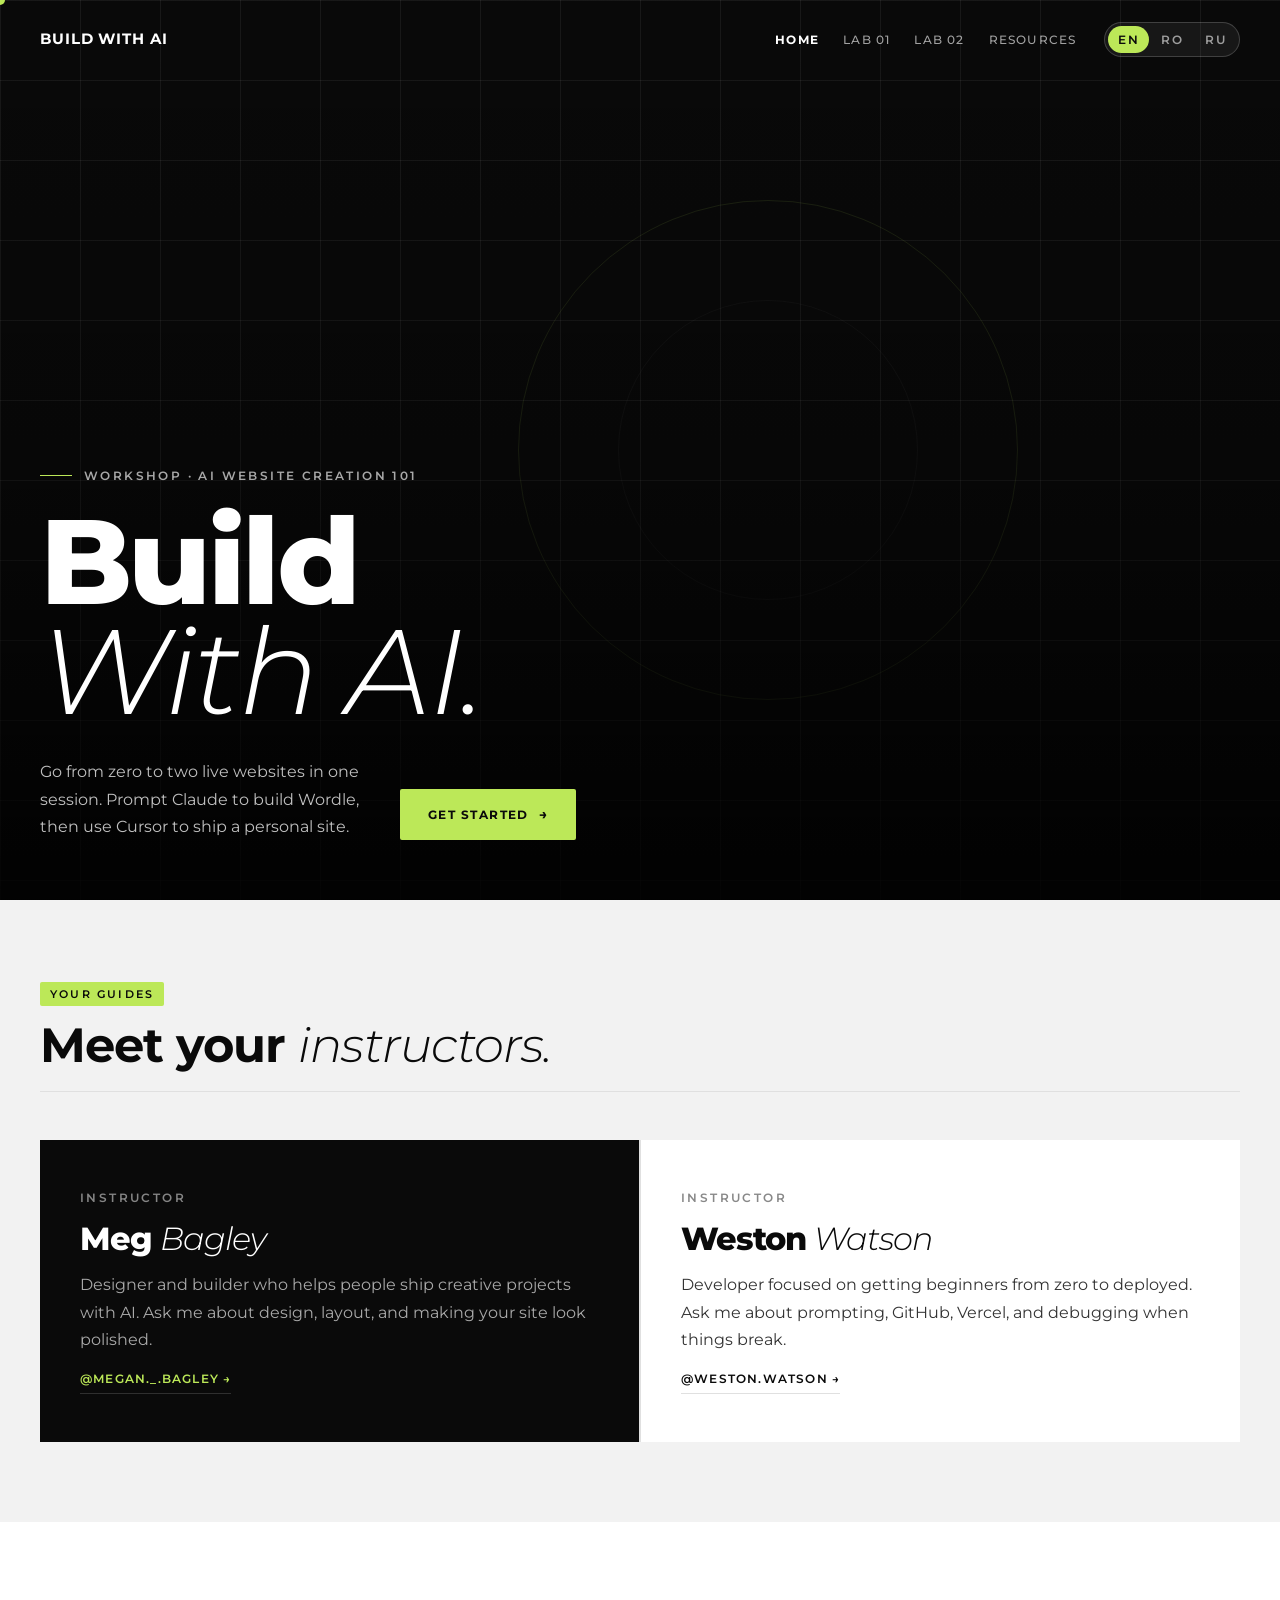
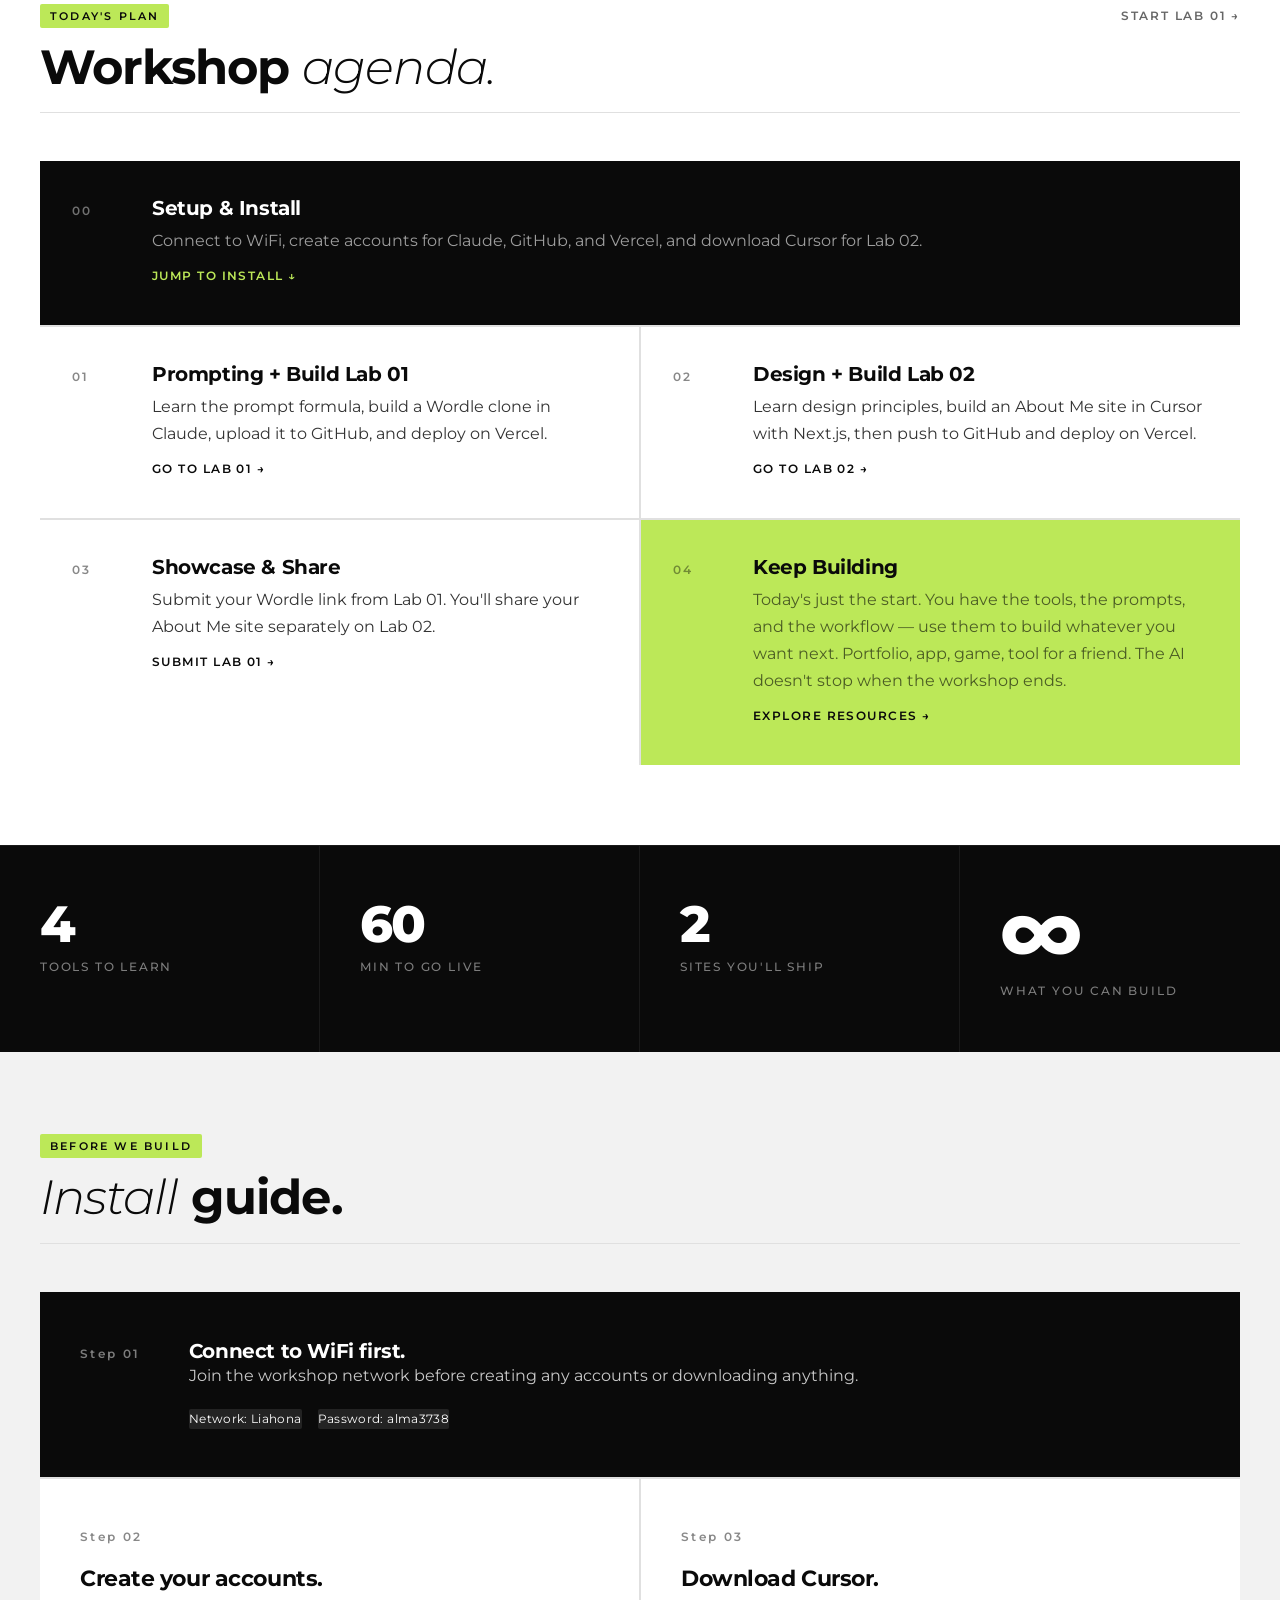
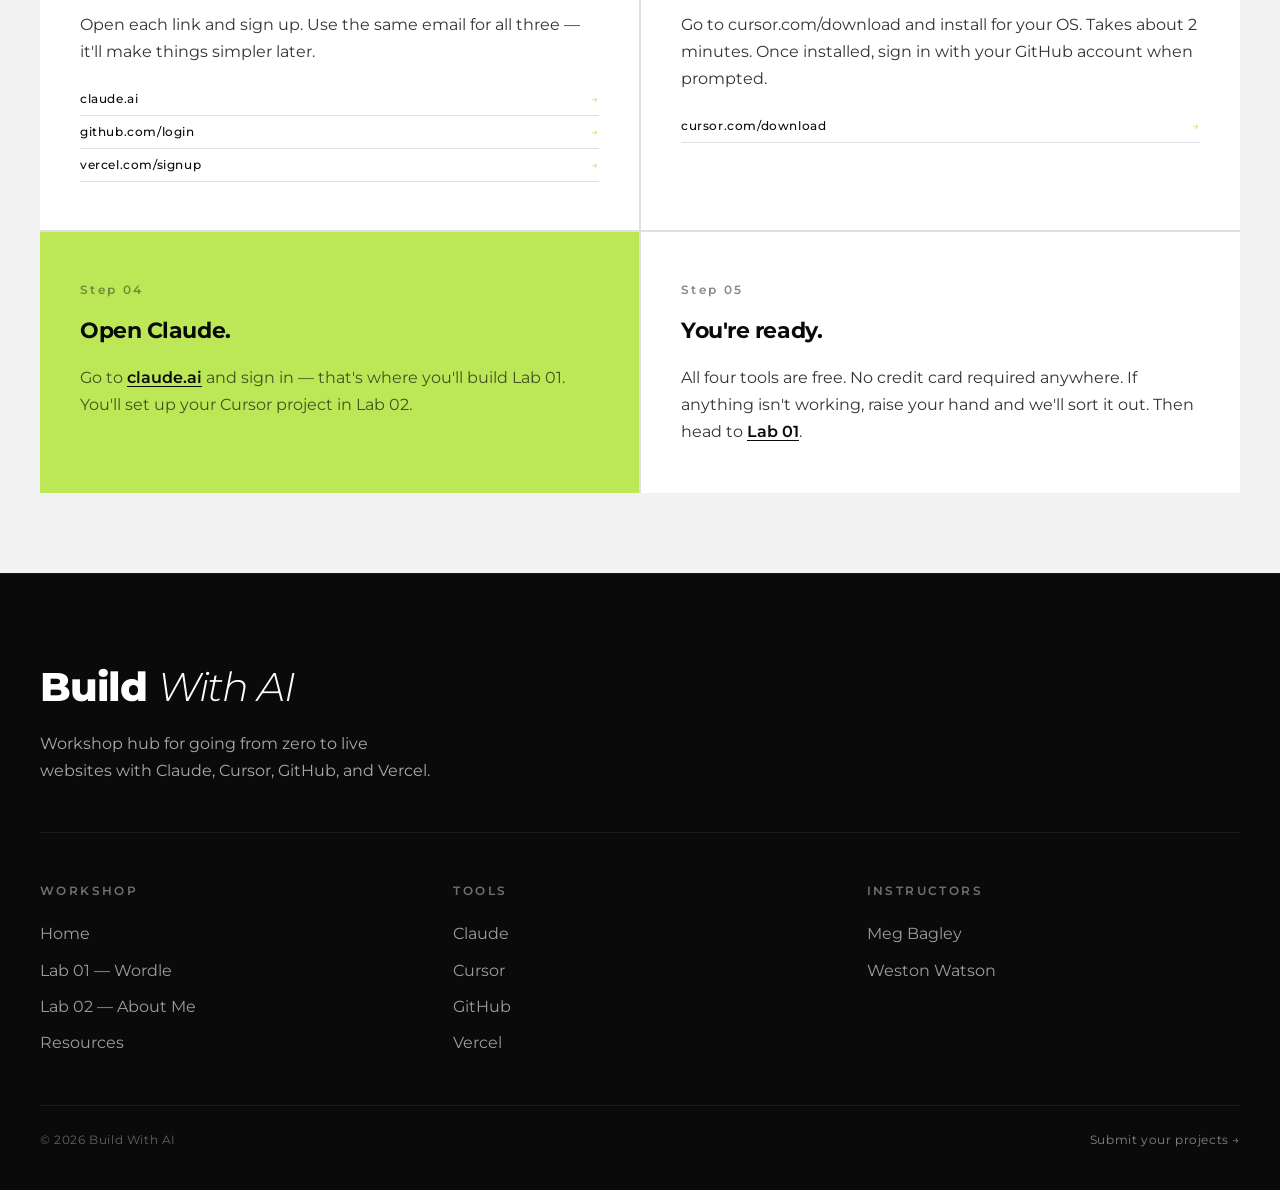
==== commit 328110ff: "Move instructors above the workshop agenda on the homepage. Introduce Meg and Weston right after the" ====
--- a/index.html
+++ b/index.html
@@ -65,6 +65,31 @@
   </div>
 </section>
 
+<!-- INSTRUCTORS -->
+<section id="instructors" class="page-section gray">
+  <div class="section-header reveal">
+    <div>
+      <div class="section-tag" data-i18n="index.instructors.tag">Your guides</div>
+      <h2 class="section-title" data-i18n-html="index.instructors.title_html">Meet your <em>instructors.</em></h2>
+    </div>
+  </div>
+
+  <div class="instructors-grid reveal">
+    <div class="instructor-card dark">
+      <div class="instructor-role" data-i18n="index.instructors.role">Instructor</div>
+      <div class="instructor-name" data-i18n-html="index.instructors.meg.name_html">Meg <em>Bagley</em></div>
+      <div class="instructor-bio" data-i18n="index.instructors.meg.bio">Designer and builder who helps people ship creative projects with AI. Ask me about design, layout, and making your site look polished.</div>
+      <a href="https://www.instagram.com/megan._.bagley/" target="_blank" rel="noopener" class="instructor-link" data-i18n="index.instructors.meg.link">@megan._.bagley →</a>
+    </div>
+    <div class="instructor-card">
+      <div class="instructor-role" data-i18n="index.instructors.role">Instructor</div>
+      <div class="instructor-name" data-i18n-html="index.instructors.weston.name_html">Weston <em>Watson</em></div>
+      <div class="instructor-bio" data-i18n="index.instructors.weston.bio">Developer focused on getting beginners from zero to deployed. Ask me about prompting, GitHub, Vercel, and debugging when things break.</div>
+      <a href="https://www.instagram.com/weston.watson/" target="_blank" rel="noopener" class="instructor-link" data-i18n="index.instructors.weston.link">@weston.watson →</a>
+    </div>
+  </div>
+</section>
+
 <!-- AGENDA -->
 <section id="agenda" class="page-section">
   <div class="section-header reveal">
@@ -193,31 +218,6 @@
       <div class="step-body" data-i18n-html="index.install.step05.body_html">All four tools are free. No credit card required anywhere. If anything isn't working, raise your hand and we'll sort it out. Then head to <a href="lab-1.html">Lab 01</a>.</div>
     </div>
 
-  </div>
-</section>
-
-<!-- INSTRUCTORS -->
-<section id="instructors" class="page-section gray">
-  <div class="section-header reveal">
-    <div>
-      <div class="section-tag" data-i18n="index.instructors.tag">Your guides</div>
-      <h2 class="section-title" data-i18n-html="index.instructors.title_html">Meet your <em>instructors.</em></h2>
-    </div>
-  </div>
-
-  <div class="instructors-grid reveal">
-    <div class="instructor-card dark">
-      <div class="instructor-role" data-i18n="index.instructors.role">Instructor</div>
-      <div class="instructor-name" data-i18n-html="index.instructors.meg.name_html">Meg <em>Bagley</em></div>
-      <div class="instructor-bio" data-i18n="index.instructors.meg.bio">Designer and builder who helps people ship creative projects with AI. Ask me about design, layout, and making your site look polished.</div>
-      <a href="https://www.instagram.com/megan._.bagley/" target="_blank" rel="noopener" class="instructor-link" data-i18n="index.instructors.meg.link">@megan._.bagley →</a>
-    </div>
-    <div class="instructor-card">
-      <div class="instructor-role" data-i18n="index.instructors.role">Instructor</div>
-      <div class="instructor-name" data-i18n-html="index.instructors.weston.name_html">Weston <em>Watson</em></div>
-      <div class="instructor-bio" data-i18n="index.instructors.weston.bio">Developer focused on getting beginners from zero to deployed. Ask me about prompting, GitHub, Vercel, and debugging when things break.</div>
-      <a href="https://www.instagram.com/weston.watson/" target="_blank" rel="noopener" class="instructor-link" data-i18n="index.instructors.weston.link">@weston.watson →</a>
-    </div>
   </div>
 </section>
 
--- a/styles.css
+++ b/styles.css
@@ -86,10 +86,15 @@
   .tip-block--lime,
   .flair-card--lime,
   .agenda-item--lime,
+  .ai-flow-card--lime,
+  .prompt-activity,
+  .prompt-topic,
   #build-02 .prompt-example,
-  body:has(.page-hero--lime) nav:not(.scrolled)
-) ::selection,
-:is(.section-tag, .share-submit, .hero-cta)::selection {
+  body:has(.page-hero--lime) nav:not(.scrolled),
+  .section-tag,
+  .share-submit,
+  .hero-cta
+) ::selection {
   background: var(--black);
   color: var(--lime);
 }
@@ -100,18 +105,47 @@
   .tip-block--lime,
   .flair-card--lime,
   .agenda-item--lime,
+  .ai-flow-card--lime,
+  .prompt-activity,
+  .prompt-topic,
   #build-02 .prompt-example,
-  body:has(.page-hero--lime) nav:not(.scrolled)
-) ::-moz-selection,
-:is(.section-tag, .share-submit, .hero-cta)::-moz-selection {
+  body:has(.page-hero--lime) nav:not(.scrolled),
+  .section-tag,
+  .share-submit,
+  .hero-cta
+) ::-moz-selection {
   background: var(--black);
   color: var(--lime);
 }
-:is(.dark-surface, .share-panel, .criteria-block.dark, .ai-pipeline, .formula-block:nth-child(1)) ::selection {
-  background: var(--lime);
-  color: var(--black);
-}
-:is(.dark-surface, .share-panel, .criteria-block.dark, .ai-pipeline, .formula-block:nth-child(1)) ::-moz-selection {
+:is(
+  .dark-surface,
+  .share-panel,
+  .criteria-block.dark,
+  .formula-block:nth-child(1),
+  .ai-flow-card--dark,
+  .stat-block,
+  .instructor-card.dark,
+  .tool-block.featured,
+  .res-block.dark,
+  .agenda-item.featured,
+  .prompt-example
+) ::selection {
+  background: var(--lime);
+  color: var(--black);
+}
+:is(
+  .dark-surface,
+  .share-panel,
+  .criteria-block.dark,
+  .formula-block:nth-child(1),
+  .ai-flow-card--dark,
+  .stat-block,
+  .instructor-card.dark,
+  .tool-block.featured,
+  .res-block.dark,
+  .agenda-item.featured,
+  .prompt-example
+) ::-moz-selection {
   background: var(--lime);
   color: var(--black);
 }
@@ -146,13 +180,6 @@
 }
 .step-block--lime .step-body a {
   color: var(--black);
-}
-.tip-block:hover .tip-body a {
-  color: var(--lime);
-}
-.tip-block:hover .tip-body a:hover {
-  opacity: 0.85;
-  color: var(--lime);
 }
 .share-panel p a,
 .criteria-block.dark a,
@@ -550,11 +577,10 @@
   display: flex;
   flex-direction: column;
   gap: 16px;
-  transition: background 0.25s;
+  transition: filter 0.2s ease;
   position: relative;
   overflow: hidden;
 }
-.tool-block:hover { background: var(--gray); }
 
 .tool-block.featured {
   grid-column: 1;
@@ -565,7 +591,6 @@
   justify-content: flex-end;
   min-height: 480px;
 }
-.tool-block.featured:hover { background: #111; }
 
 .tool-block.featured .tool-num { color: rgba(255,255,255,0.42); }
 .tool-block.featured .tool-name { color: var(--white); }
@@ -675,14 +700,12 @@
   display: flex;
   flex-direction: column;
   gap: 20px;
-  transition: background 0.2s;
-}
-.step-block:hover { background: #f8f8f8; }
+}
 
 .step-block--lime {
   background: var(--lime);
 }
-.step-block--lime:hover { background: var(--lime); filter: brightness(0.97); }
+
 .step-block--lime .step-index { color: rgba(0, 0, 0, 0.4); }
 .step-block--lime .step-heading { color: var(--black); }
 .step-block--lime .step-body { color: rgba(0, 0, 0, 0.65); }
@@ -764,8 +787,7 @@
 #what-is-ai .ai-flow {
   display: flex;
   flex-direction: column;
-  gap: 2px;
-  background: var(--border);
+  gap: 0;
 }
 .ai-flow-stack {
   display: grid;
@@ -911,16 +933,17 @@
   text-align: center;
 }
 .ai-pipeline {
-  background: var(--black);
-  color: var(--white);
+  background: var(--white);
+  color: var(--black);
   padding: 40px;
+  margin-top: 48px;
 }
 .ai-pipeline-title {
   font-size: var(--font-xs);
   font-weight: 600;
   letter-spacing: 0.2em;
   text-transform: uppercase;
-  color: rgba(255,255,255,0.47);
+  color: var(--mid);
   margin-bottom: 28px;
 }
 .ai-pipeline-track {
@@ -936,8 +959,9 @@
   align-items: stretch;
 }
 .ai-pipeline-box {
-  background: rgba(255,255,255,0.08);
-  border: 1px solid rgba(255,255,255,0.12);
+  background: var(--gray);
+  border: 1px solid var(--border);
+  color: var(--black);
   padding: 16px 12px;
   text-align: center;
   font-size: 14px;
@@ -955,11 +979,11 @@
   border-color: var(--lime);
 }
 .ai-pipeline-box--done {
-  border-color: rgba(188,232,88,0.35);
-  color: var(--lime);
+  border-color: var(--border);
+  color: var(--black);
 }
 .ai-pipeline-arrow {
-  color: rgba(255,255,255,0.35);
+  color: var(--mid);
   font-size: 20px;
   padding-top: 16px;
   text-align: center;
@@ -975,8 +999,8 @@
   font-weight: 600;
   letter-spacing: 0.06em;
   text-transform: uppercase;
-  color: rgba(255,255,255,0.55);
-  border: 1px solid rgba(255,255,255,0.12);
+  color: var(--mid);
+  border: 1px solid var(--border);
   padding: 4px 8px;
   border-radius: 2px;
 }
@@ -1077,6 +1101,37 @@
   gap: 12px;
 }
 
+.prompt-copy-btn {
+  align-self: flex-start;
+  margin-top: 16px;
+  border: 1px solid var(--border);
+  background: var(--white);
+  color: var(--black);
+  font-family: inherit;
+  font-size: var(--font-xs);
+  font-weight: 700;
+  letter-spacing: 0.12em;
+  text-transform: uppercase;
+  padding: 10px 16px;
+  border-radius: 2px;
+  cursor: pointer;
+  transition: background 0.2s, color 0.2s, border-color 0.2s;
+}
+.prompt-copy-btn:hover {
+  background: var(--black);
+  color: var(--lime);
+  border-color: var(--black);
+}
+.prompt-copy-btn.copied {
+  background: var(--black);
+  color: var(--lime);
+  border-color: var(--black);
+}
+.flair-card .prompt-copy-btn {
+  width: fit-content;
+  margin-top: 16px;
+}
+
 .prompt-note {
   font-size: var(--font-sm);
   line-height: 1.7;
@@ -1190,6 +1245,18 @@
   line-height: 1.6;
   font-weight: 500;
   max-width: 640px;
+}
+.build-detail-head .build-detail-prompt-note {
+  margin-top: 6px;
+  max-width: 640px;
+  color: var(--text-body);
+  font-weight: 500;
+}
+.prompt-example--solo {
+  grid-template-columns: 1fr;
+}
+.prompt-example--solo .prompt-eg-content {
+  grid-column: 1;
 }
 .build-detail-steps {
   background: var(--white);
@@ -1453,6 +1520,7 @@
   display: flex;
   flex-direction: column;
   gap: 6px;
+  transition: filter 0.2s ease;
 }
 .share-item strong {
   font-size: var(--font-base);
@@ -1468,6 +1536,85 @@
   grid-column: 1 / -1;
 }
 
+.design-subsection {
+  margin-top: 48px;
+}
+.design-subhead {
+  font-size: clamp(20px, 2.5vw, 28px);
+  font-weight: 800;
+  letter-spacing: -0.03em;
+  line-height: 1.1;
+  color: var(--black);
+  margin-bottom: 10px;
+}
+.design-subintro {
+  font-size: var(--font-sm);
+  color: var(--text-body);
+  line-height: 1.7;
+  font-weight: 400;
+  max-width: 640px;
+  margin-bottom: 24px;
+}
+.design-specimens {
+  display: grid;
+  grid-template-columns: repeat(3, 1fr);
+  gap: 16px;
+  align-items: start;
+}
+.design-specimen {
+  display: flex;
+  flex-direction: column;
+  background: var(--white);
+  text-decoration: none;
+  color: inherit;
+  box-shadow: 0 4px 14px rgba(0, 0, 0, 0.06);
+  transition: transform 0.25s ease, box-shadow 0.25s ease;
+}
+.design-specimen:hover {
+  transform: translateY(-6px);
+  box-shadow: 0 10px 24px rgba(0, 0, 0, 0.1);
+}
+.design-specimen-media {
+  background: var(--gray);
+  overflow: hidden;
+  border-bottom: 1px solid var(--border);
+  line-height: 0;
+}
+.design-specimen-media img {
+  width: 100%;
+  height: auto;
+  display: block;
+  margin-bottom: -5px;
+}
+.design-specimen-content {
+  padding: 24px;
+  display: flex;
+  flex-direction: column;
+  gap: 10px;
+}
+.design-specimen-name {
+  font-size: 18px;
+  font-weight: 700;
+  letter-spacing: -0.02em;
+  line-height: 1.15;
+  color: var(--black);
+}
+.design-specimen-note {
+  font-size: var(--font-sm);
+  color: var(--text-body);
+  line-height: 1.65;
+  font-weight: 400;
+  margin: 0;
+}
+.design-specimen-link {
+  padding-top: 4px;
+  font-size: var(--font-xs);
+  font-weight: 700;
+  letter-spacing: 0.12em;
+  text-transform: uppercase;
+  color: var(--mid);
+}
+
 .tips-blocks {
   display: grid;
   grid-template-columns: repeat(3, 1fr);
@@ -1481,7 +1628,6 @@
   display: flex;
   flex-direction: column;
   gap: 14px;
-  transition: background 0.2s;
   position: relative;
 }
 .tip-block--lime {
@@ -1491,12 +1637,6 @@
 .tip-block--lime .tip-title { color: var(--black); }
 .tip-block--lime .tip-body { color: rgba(0, 0, 0, 0.6); }
 .tip-block--lime .tip-divider { background: rgba(0, 0, 0, 0.15); }
-.tip-block:hover { background: var(--black); }
-.tip-block:hover .tip-num,
-.tip-block:hover .tip-title,
-.tip-block:hover .tip-body { color: var(--white); }
-.tip-block:hover .tip-body { color: rgba(255,255,255,0.65); }
-.tip-block:hover .tip-divider { background: var(--lime); }
 
 .tip-num {
   font-size: var(--font-xs);
@@ -1545,16 +1685,13 @@
   flex-direction: column;
   gap: 24px;
   min-height: 240px;
-  transition: background 0.2s;
-}
-.res-block:hover { background: var(--gray); }
+}
 
 .res-block.dark {
   background: var(--black);
   grid-column: 2;
   grid-row: 1 / 3;
 }
-.res-block.dark:hover { background: #111; }
 
 .res-col-label {
   font-size: var(--font-xs);
@@ -1774,6 +1911,10 @@
   .prompt-topic { padding: 24px 28px; }
   .prompt-example { grid-template-columns: 1fr; gap: 16px; }
   .prompt-eg-content { grid-column: 1; }
+  .design-specimens {
+    grid-template-columns: 1fr;
+    gap: 16px;
+  }
   .tips-blocks { grid-template-columns: 1fr 1fr; }
   .collection-mosaic { grid-template-columns: 1fr; }
   .res-block.dark { grid-column: auto; grid-row: auto; }
@@ -1940,15 +2081,13 @@
   align-items: start;
   text-decoration: none;
   color: inherit;
-  transition: background 0.2s;
-}
-a.agenda-item:hover { background: var(--gray); }
+  transition: filter 0.2s ease;
+}
 .agenda-item.featured {
   grid-column: 1 / -1;
   background: var(--black);
   color: var(--white);
 }
-.agenda-item.featured:hover { background: #111; }
 .agenda-item.featured .agenda-time { color: rgba(255,255,255,0.42); }
 .agenda-item.featured .agenda-title { color: var(--white); }
 .agenda-item.featured .agenda-desc { color: rgba(255,255,255,0.6); }
@@ -1957,7 +2096,6 @@
 .agenda-item--lime {
   background: var(--lime);
 }
-a.agenda-item.agenda-item--lime:hover { background: var(--lime); filter: brightness(0.97); }
 .agenda-item--lime .agenda-time { color: rgba(0, 0, 0, 0.4); }
 .agenda-item--lime .agenda-title { color: var(--black); }
 .agenda-item--lime .agenda-desc { color: rgba(0, 0, 0, 0.6); }
@@ -2119,3 +2257,274 @@
   text-decoration: none;
 }
 .site-footer-bottom a:hover { color: var(--lime); }
+
+/* ── FOCUS CARD OVERLAY ────────────────── */
+.focus-card {
+  cursor: pointer;
+  transition: filter 0.2s ease;
+}
+@media (hover: hover) and (pointer: fine) {
+  .focus-card:hover { filter: brightness(0.98); }
+
+  :is(
+    .ai-flow-card--dark,
+    .instructor-card.dark,
+    .criteria-block.dark,
+    .formula-block:nth-child(1),
+    .prompt-example
+  ).focus-card:hover {
+    filter: brightness(1.12);
+  }
+  #build-01 .prompt-example.focus-card:hover { filter: brightness(0.98); }
+  #build-02 .prompt-example.focus-card:hover { filter: brightness(0.97); }
+
+  :is(
+    .step-block--lime,
+    .tip-block--lime,
+    .flair-card--lime,
+    .ai-flow-card--lime,
+    .prompt-topic
+  ).focus-card:hover {
+    filter: brightness(0.97);
+  }
+
+  .tool-block:not(.featured):hover,
+  a.agenda-item:not(.featured):not(.agenda-item--lime):hover,
+  .share-item:hover {
+    filter: brightness(0.98);
+  }
+  :is(.tool-block.featured, a.agenda-item.featured, .res-block.dark):hover {
+    filter: brightness(1.12);
+  }
+  a.agenda-item.agenda-item--lime:hover { filter: brightness(0.97); }
+}
+.focus-card:focus-visible {
+  outline: 2px solid var(--lime);
+  outline-offset: 3px;
+}
+
+.focus-overlay {
+  position: fixed;
+  inset: 0;
+  z-index: 300;
+  display: grid;
+  place-items: center;
+  padding: var(--section-pad-x);
+  opacity: 0;
+  visibility: hidden;
+  pointer-events: none;
+  transition: opacity 0.35s ease, visibility 0.35s;
+}
+.focus-overlay.open {
+  opacity: 1;
+  visibility: visible;
+  pointer-events: auto;
+}
+.focus-backdrop {
+  position: absolute;
+  inset: 0;
+  background: rgba(10, 10, 10, 0.84);
+  backdrop-filter: blur(6px);
+}
+.focus-panel {
+  position: relative;
+  z-index: 1;
+  width: min(680px, 100%);
+  max-height: min(85vh, 880px);
+  overflow-y: auto;
+  transform: scale(0.88);
+  opacity: 0;
+  transition: transform 0.45s cubic-bezier(0.22, 1, 0.36, 1), opacity 0.35s ease;
+  box-shadow: 0 32px 80px rgba(0, 0, 0, 0.45);
+}
+.focus-overlay.open .focus-panel {
+  transform: scale(1);
+  opacity: 1;
+}
+.focus-panel.prompt-example,
+.focus-panel.flair-card {
+  width: min(820px, 100%);
+}
+.focus-panel.prompt-example {
+  display: grid;
+  grid-template-columns: 160px 1fr;
+  gap: 40px;
+  align-items: start;
+  padding: 48px 40px;
+}
+.focus-panel.prompt-example.prompt-example--solo {
+  grid-template-columns: 1fr;
+  gap: 16px;
+}
+.focus-panel.prompt-example.prompt-example--solo .prompt-eg-content {
+  grid-column: 1;
+}
+.focus-panel.prompt-example.prompt-example--solo .build-detail-prompt-note {
+  margin: 0 0 4px;
+  max-width: none;
+}
+.focus-panel.prompt-example--dark {
+  background: var(--black);
+}
+.focus-panel.prompt-example--dark .prompt-eg-label { color: rgba(255,255,255,0.47); }
+.focus-panel.prompt-example--dark .prompt-note { color: rgba(255,255,255,0.85); }
+.focus-panel.prompt-example--dark .prompt-eg-text,
+.focus-panel.prompt-example--dark .prompt-eg-text strong { color: var(--white); }
+.focus-panel.prompt-example--light {
+  background: var(--white);
+}
+.focus-panel.prompt-example--light .prompt-eg-label { color: var(--mid); }
+.focus-panel.prompt-example--light .prompt-note { color: var(--text-body); }
+.focus-panel.prompt-example--light .prompt-eg-text,
+.focus-panel.prompt-example--light .prompt-eg-text strong { color: var(--black); }
+.focus-panel.prompt-example--lime {
+  background: var(--lime);
+}
+.focus-panel.prompt-example--lime .prompt-eg-label { color: rgba(0, 0, 0, 0.4); }
+.focus-panel.prompt-example--lime .prompt-note { color: rgba(0, 0, 0, 0.72); }
+.focus-panel.prompt-example--lime .prompt-eg-text,
+.focus-panel.prompt-example--lime .prompt-eg-text strong { color: var(--black); }
+.focus-panel.ai-flow-card {
+  display: flex;
+  flex-direction: column;
+  gap: 20px;
+  padding: 40px 36px;
+  min-height: auto;
+  width: min(720px, 100%);
+  background: var(--white);
+}
+.focus-panel.ai-flow-card--dark {
+  background: var(--black);
+  color: var(--white);
+}
+.focus-panel.ai-flow-card--dark .ai-flow-label { color: rgba(255,255,255,0.47); }
+.focus-panel.ai-flow-card--dark .ai-flow-name { color: var(--white); }
+.focus-panel.ai-flow-card--dark .ai-flow-bullets li { color: rgba(255,255,255,0.78); }
+.focus-panel.ai-flow-card--lime {
+  background: var(--lime);
+  color: var(--black);
+}
+.focus-panel.ai-flow-card--lime .ai-flow-label { color: rgba(0,0,0,0.45); }
+.focus-panel.ai-flow-card--lime .ai-flow-bullets li { color: rgba(0,0,0,0.72); }
+.focus-panel.ai-flow-card--lime .ai-flow-bullets li::before { color: var(--black); }
+.focus-panel.ai-flow-card:not(.ai-flow-card--dark):not(.ai-flow-card--lime) .ai-flow-label { color: var(--mid); }
+.focus-panel.ai-flow-card:not(.ai-flow-card--dark):not(.ai-flow-card--lime) .ai-flow-bullets li { color: var(--text-body); }
+.focus-panel.flair-card {
+  padding: 40px 36px;
+  background: var(--white);
+}
+.focus-panel.flair-card.flair-card--lime {
+  background: var(--lime);
+}
+.focus-panel.flair-card.flair-card--lime .flair-prompt {
+  color: rgba(0, 0, 0, 0.6);
+  border-top-color: rgba(0, 0, 0, 0.15);
+}
+.focus-panel.prompt-topic {
+  background: var(--lime);
+  padding: 40px 36px;
+}
+.focus-panel.flair-card .prompt-copy-btn {
+  margin-top: 16px;
+}
+
+/* Focus overlay — text selection by panel surface */
+.focus-panel.prompt-example--lime ::selection,
+.focus-panel.prompt-topic ::selection,
+.focus-panel.flair-card--lime ::selection,
+.focus-panel.ai-flow-card--lime ::selection,
+.focus-panel.step-block--lime ::selection,
+.focus-panel.tip-block--lime ::selection,
+.focus-panel.agenda-item--lime ::selection {
+  background: var(--black);
+  color: var(--lime);
+}
+.focus-panel.prompt-example--lime ::-moz-selection,
+.focus-panel.prompt-topic ::-moz-selection,
+.focus-panel.flair-card--lime ::-moz-selection,
+.focus-panel.ai-flow-card--lime ::-moz-selection,
+.focus-panel.step-block--lime ::-moz-selection,
+.focus-panel.tip-block--lime ::-moz-selection,
+.focus-panel.agenda-item--lime ::-moz-selection {
+  background: var(--black);
+  color: var(--lime);
+}
+.focus-panel.prompt-example--dark ::selection,
+.focus-panel.ai-flow-card--dark ::selection,
+.focus-panel.instructor-card.dark ::selection,
+.focus-panel.criteria-block.dark ::selection,
+.focus-panel.stat-block ::selection,
+.focus-panel.formula-block ::selection,
+.focus-panel.tool-block.featured ::selection,
+.focus-panel.res-block.dark ::selection,
+.focus-panel.agenda-item.featured ::selection {
+  background: var(--lime);
+  color: var(--black);
+}
+.focus-panel.prompt-example--dark ::-moz-selection,
+.focus-panel.ai-flow-card--dark ::-moz-selection,
+.focus-panel.instructor-card.dark ::-moz-selection,
+.focus-panel.criteria-block.dark ::-moz-selection,
+.focus-panel.stat-block ::-moz-selection,
+.focus-panel.formula-block ::-moz-selection,
+.focus-panel.tool-block.featured ::-moz-selection,
+.focus-panel.res-block.dark ::-moz-selection,
+.focus-panel.agenda-item.featured ::-moz-selection {
+  background: var(--lime);
+  color: var(--black);
+}
+
+.focus-close {
+  position: fixed;
+  top: var(--section-pad-x);
+  right: var(--section-pad-x);
+  z-index: 302;
+  width: 48px;
+  height: 48px;
+  border: 1px solid rgba(255, 255, 255, 0.2);
+  border-radius: 2px;
+  background: rgba(255, 255, 255, 0.08);
+  color: var(--white);
+  font-family: inherit;
+  font-size: 28px;
+  font-weight: 300;
+  line-height: 1;
+  cursor: pointer;
+  opacity: 0;
+  transform: scale(0.9);
+  transition: opacity 0.3s ease, transform 0.3s ease, background 0.2s, border-color 0.2s;
+}
+.focus-overlay.open .focus-close {
+  opacity: 1;
+  transform: scale(1);
+}
+.focus-close:hover {
+  background: var(--lime);
+  border-color: var(--lime);
+  color: var(--black);
+}
+body.focus-open { overflow: hidden; }
+
+@media (prefers-reduced-motion: reduce) {
+  .focus-overlay,
+  .focus-panel,
+  .focus-close,
+  .design-specimen { transition: none; }
+  .design-specimen:hover { transform: none; }
+  .focus-card:hover,
+  .tool-block:hover,
+  a.agenda-item:hover,
+  .res-block:hover,
+  .share-item:hover { filter: none; }
+}
+@media (max-width: 860px) {
+  .focus-panel.ai-flow-card {
+    padding: 32px 28px;
+  }
+  .focus-panel.prompt-example {
+    grid-template-columns: 1fr;
+    gap: 16px;
+    padding: 32px 28px;
+  }
+  .focus-panel.prompt-example .prompt-eg-content { grid-column: 1; }
+}
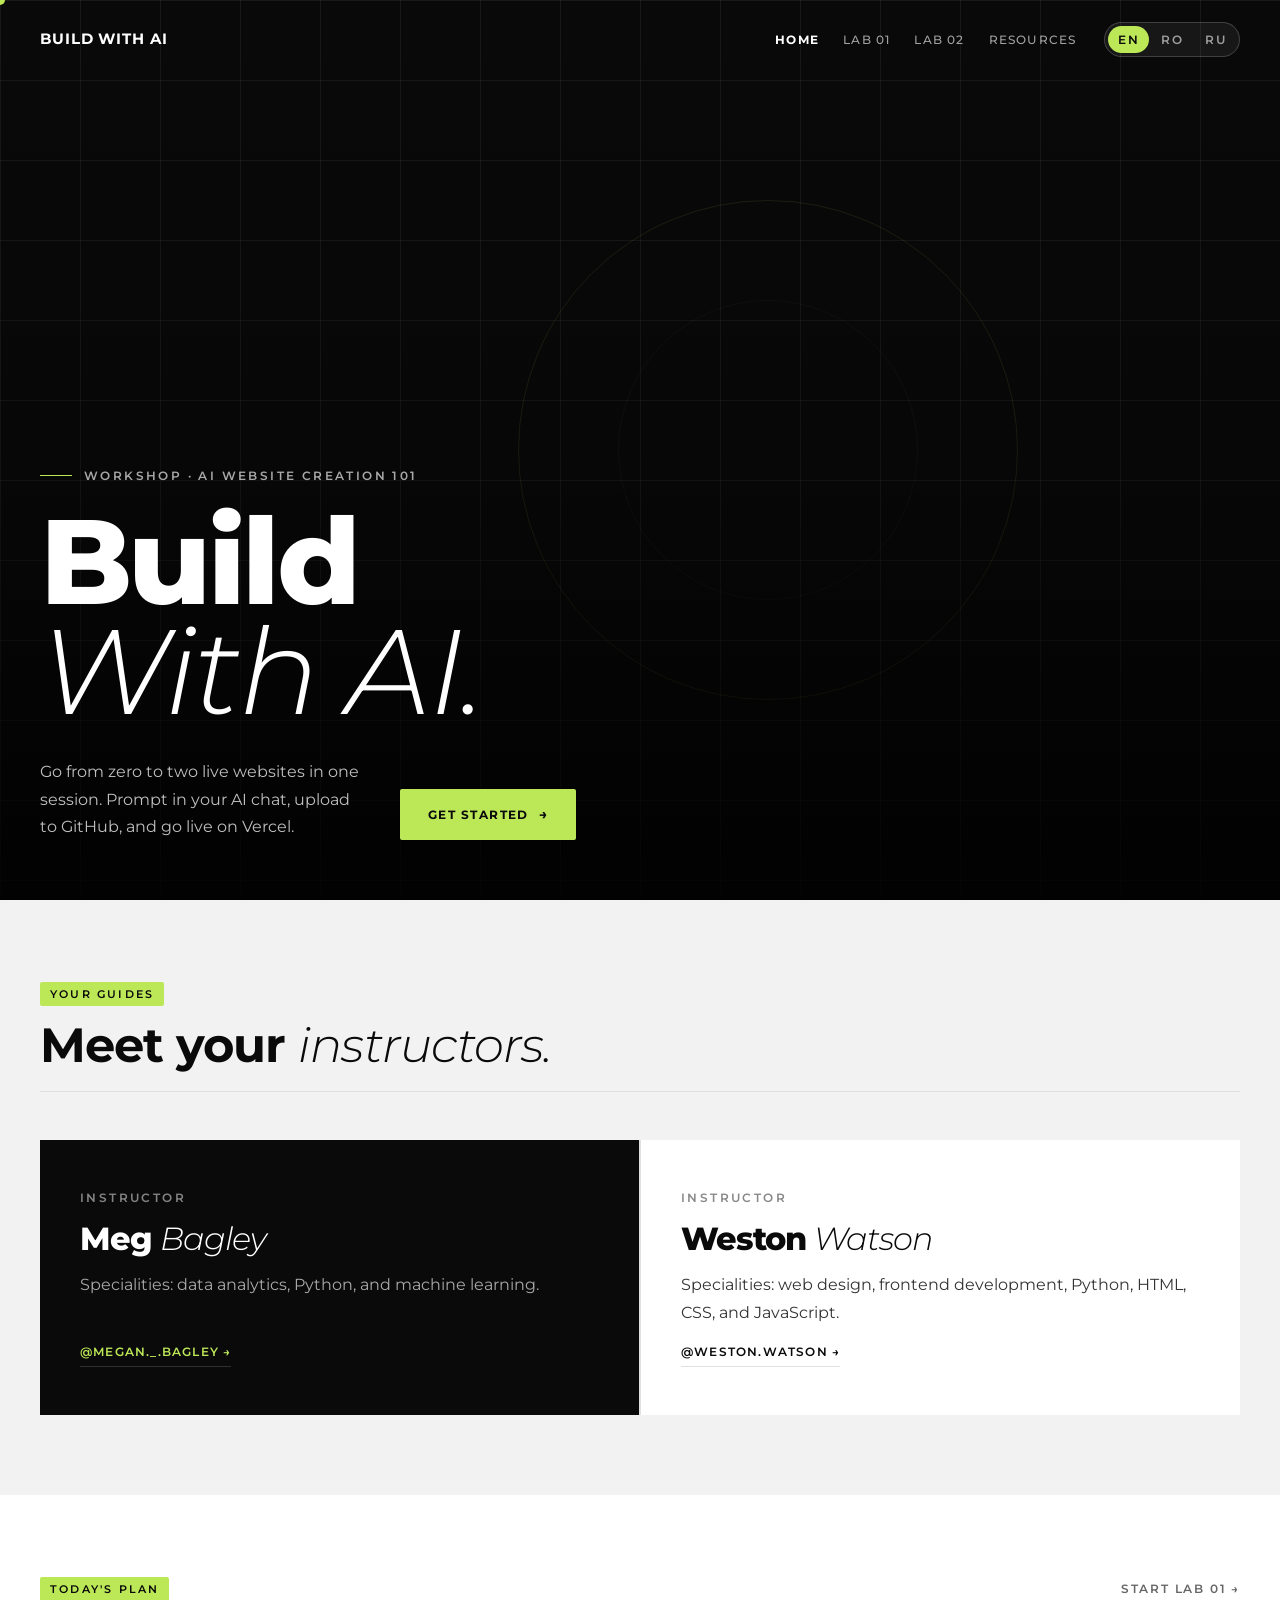
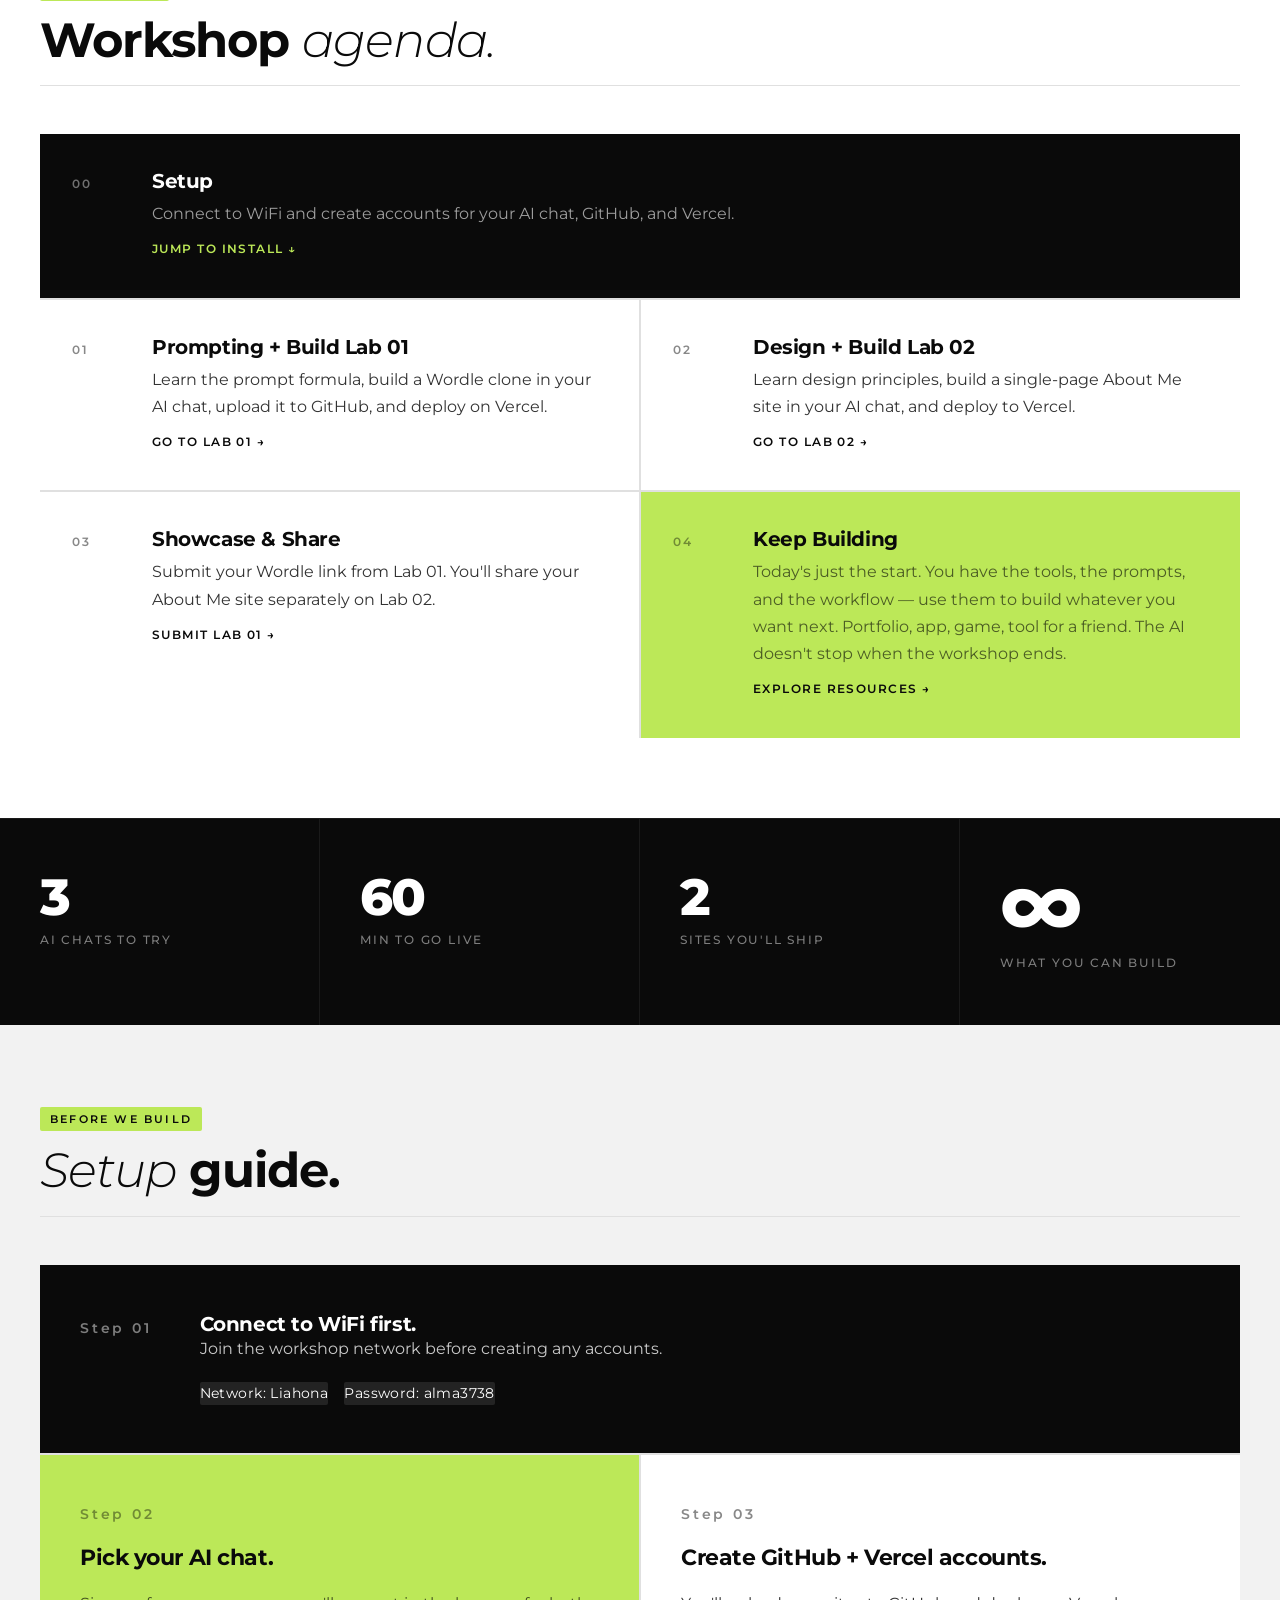
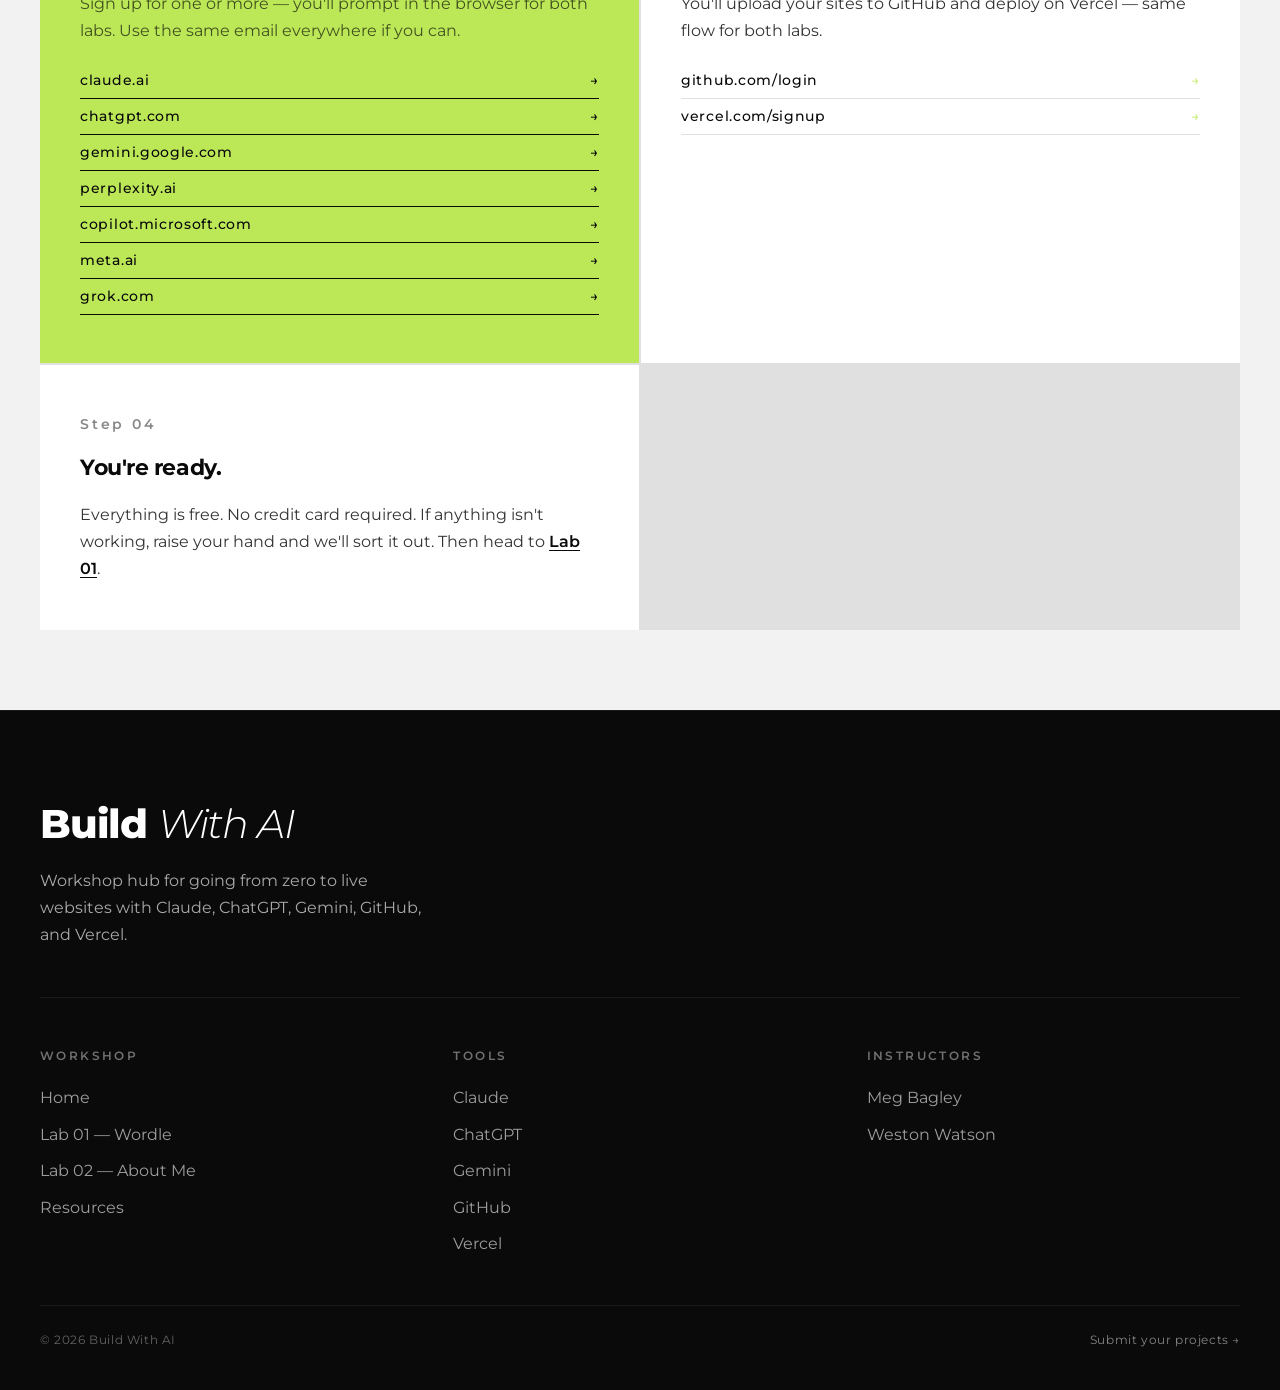
==== commit 7ad98f13: "Update workshop for browser-only AI flow and new About Me lab. Refresh Lab 1/2 copy and i18n, add th" ====
--- a/index.html
+++ b/index.html
@@ -59,7 +59,7 @@
     <div class="hero-eyebrow" data-i18n="index.hero.eyebrow">Workshop · AI Website Creation 101</div>
     <h1 data-i18n-html="index.hero.title_html">Build<br><em>With AI.</em></h1>
     <div class="hero-bottom">
-      <p class="hero-desc" data-i18n="index.hero.desc">Go from zero to two live websites in one session. Set up your tools, learn to prompt, build Wordle, then ship a personal site.</p>
+      <p class="hero-desc" data-i18n="index.hero.desc">Go from zero to two live websites in one session. Prompt in your AI chat, upload to GitHub, and go live on Vercel.</p>
       <a href="#install" class="hero-cta"><span data-i18n="index.hero.cta">Get Started</span> <span class="arrow">→</span></a>
     </div>
   </div>
@@ -78,13 +78,13 @@
     <div class="instructor-card dark">
       <div class="instructor-role" data-i18n="index.instructors.role">Instructor</div>
       <div class="instructor-name" data-i18n-html="index.instructors.meg.name_html">Meg <em>Bagley</em></div>
-      <div class="instructor-bio" data-i18n="index.instructors.meg.bio">Designer and builder who helps people ship creative projects with AI. Ask me about design, layout, and making your site look polished.</div>
+      <div class="instructor-bio" data-i18n="index.instructors.meg.bio">Specialities: data analytics, Python, and machine learning.</div>
       <a href="https://www.instagram.com/megan._.bagley/" target="_blank" rel="noopener" class="instructor-link" data-i18n="index.instructors.meg.link">@megan._.bagley →</a>
     </div>
     <div class="instructor-card">
       <div class="instructor-role" data-i18n="index.instructors.role">Instructor</div>
       <div class="instructor-name" data-i18n-html="index.instructors.weston.name_html">Weston <em>Watson</em></div>
-      <div class="instructor-bio" data-i18n="index.instructors.weston.bio">Developer focused on getting beginners from zero to deployed. Ask me about prompting, GitHub, Vercel, and debugging when things break.</div>
+      <div class="instructor-bio" data-i18n="index.instructors.weston.bio">Specialities: web design, frontend development, Python, HTML, CSS, and JavaScript.</div>
       <a href="https://www.instagram.com/weston.watson/" target="_blank" rel="noopener" class="instructor-link" data-i18n="index.instructors.weston.link">@weston.watson →</a>
     </div>
   </div>
@@ -104,8 +104,8 @@
     <a href="#install" class="agenda-item featured">
       <div class="agenda-time">00</div>
       <div>
-        <div class="agenda-title" data-i18n="index.agenda.00.title">Setup &amp; Install</div>
-        <div class="agenda-desc" data-i18n="index.agenda.00.desc">Connect to WiFi, create accounts, download Cursor, and open your first file. Get all four tools running before we build.</div>
+        <div class="agenda-title" data-i18n="index.agenda.00.title">Setup</div>
+        <div class="agenda-desc" data-i18n="index.agenda.00.desc">Connect to WiFi and create accounts for your AI chat, GitHub, and Vercel.</div>
         <span class="agenda-link" data-i18n="index.agenda.00.link">Jump to install ↓</span>
       </div>
     </a>
@@ -113,7 +113,7 @@
       <div class="agenda-time">01</div>
       <div>
         <div class="agenda-title" data-i18n="index.agenda.01.title">Prompting + Build Lab 01</div>
-        <div class="agenda-desc" data-i18n="index.agenda.01.desc">Learn the prompt formula, then build and deploy a playable Wordle clone. Add your own flair and push it live.</div>
+        <div class="agenda-desc" data-i18n="index.agenda.01.desc">Learn the prompt formula, build a Wordle clone in your AI chat, upload it to GitHub, and deploy on Vercel.</div>
         <span class="agenda-link" data-i18n="index.agenda.01.link">Go to Lab 01 →</span>
       </div>
     </a>
@@ -121,7 +121,7 @@
       <div class="agenda-time">02</div>
       <div>
         <div class="agenda-title" data-i18n="index.agenda.02.title">Design + Build Lab 02</div>
-        <div class="agenda-desc" data-i18n="index.agenda.02.desc">Learn design principles, then build a multi-page About Me site with Next.js. Polish it and deploy to Vercel.</div>
+        <div class="agenda-desc" data-i18n="index.agenda.02.desc">Learn design principles, build a single-page About Me site in your AI chat, and deploy to Vercel.</div>
         <span class="agenda-link" data-i18n="index.agenda.02.link">Go to Lab 02 →</span>
       </div>
     </a>
@@ -147,8 +147,8 @@
 <!-- STATS -->
 <div class="stats-row reveal">
   <div class="stat-block">
-    <div class="stat-num" data-i18n="index.stats.tools_num">4</div>
-    <div class="stat-label" data-i18n="index.stats.tools_label">Tools to learn</div>
+    <div class="stat-num" data-i18n="index.stats.tools_num">3</div>
+    <div class="stat-label" data-i18n="index.stats.tools_label">AI chats to try</div>
   </div>
   <div class="stat-block">
     <div class="stat-num" data-i18n="index.stats.time_num">60</div>
@@ -169,7 +169,7 @@
   <div class="section-header reveal">
     <div>
       <div class="section-tag" data-i18n="index.install.tag">Before we build</div>
-      <h2 class="section-title" data-i18n-html="index.install.title_html"><em>Install</em> guide.</h2>
+      <h2 class="section-title" data-i18n-html="index.install.title_html"><em>Setup</em> guide.</h2>
     </div>
   </div>
   <div class="steps-grid reveal">
@@ -178,7 +178,7 @@
       <div class="step-index" data-i18n="index.install.step01.index">Step 01</div>
       <div>
         <div class="step-heading" data-i18n="index.install.step01.heading">Connect to WiFi first.</div>
-        <div class="step-body" data-i18n="index.install.step01.body">Join the workshop network before creating any accounts or downloading anything.</div>
+        <div class="step-body" data-i18n="index.install.step01.body">Join the workshop network before creating any accounts.</div>
         <div style="display:flex; gap:16px; margin-top:16px; flex-wrap:wrap;">
           <div class="code-pill" data-i18n="index.install.step01.network">Network: Liahona</div>
           <div class="code-pill" data-i18n="index.install.step01.password">Password: alma3738</div>
@@ -186,36 +186,35 @@
       </div>
     </div>
 
-    <div class="step-block">
+    <div class="step-block step-block--lime">
       <div class="step-index" data-i18n="index.install.step02.index">Step 02</div>
-      <div class="step-heading" data-i18n="index.install.step02.heading">Create your accounts.</div>
-      <div class="step-body" data-i18n="index.install.step02.body">Open each link and sign up. Use the same email for all three — it'll make things simpler later.</div>
+      <div class="step-heading" data-i18n="index.install.step02.heading">Pick your AI chat.</div>
+      <div class="step-body" data-i18n="index.install.step02.body">Sign up for one or more — you'll prompt in the browser for both labs. Use the same email everywhere if you can.</div>
       <div class="step-links">
         <a href="https://claude.ai" target="_blank" rel="noopener">claude.ai</a>
+        <a href="https://chatgpt.com" target="_blank" rel="noopener">chatgpt.com</a>
+        <a href="https://gemini.google.com" target="_blank" rel="noopener">gemini.google.com</a>
+        <a href="https://www.perplexity.ai" target="_blank" rel="noopener">perplexity.ai</a>
+        <a href="https://copilot.microsoft.com" target="_blank" rel="noopener">copilot.microsoft.com</a>
+        <a href="https://www.meta.ai" target="_blank" rel="noopener">meta.ai</a>
+        <a href="https://grok.com" target="_blank" rel="noopener">grok.com</a>
+      </div>
+    </div>
+
+    <div class="step-block">
+      <div class="step-index" data-i18n="index.install.step03.index">Step 03</div>
+      <div class="step-heading" data-i18n="index.install.step03.heading">Create GitHub + Vercel accounts.</div>
+      <div class="step-body" data-i18n="index.install.step03.body">You'll upload your sites to GitHub and deploy on Vercel — same flow for both labs.</div>
+      <div class="step-links">
         <a href="https://github.com/login" target="_blank" rel="noopener">github.com/login</a>
         <a href="https://vercel.com/signup" target="_blank" rel="noopener">vercel.com/signup</a>
       </div>
     </div>
 
     <div class="step-block">
-      <div class="step-index" data-i18n="index.install.step03.index">Step 03</div>
-      <div class="step-heading" data-i18n="index.install.step03.heading">Download Cursor.</div>
-      <div class="step-body" data-i18n="index.install.step03.body">Go to cursor.com/download and install for your OS. Takes about 2 minutes. Once installed, sign in with your GitHub account when prompted.</div>
-      <div class="step-links">
-        <a href="https://cursor.com/download" target="_blank" rel="noopener">cursor.com/download</a>
-      </div>
-    </div>
-
-    <div class="step-block step-block--lime">
       <div class="step-index" data-i18n="index.install.step04.index">Step 04</div>
-      <div class="step-heading" data-i18n="index.install.step04.heading">Create your first project.</div>
-      <div class="step-body" data-i18n-html="index.install.step04.body_html">Open Cursor → <strong>Open Project</strong> and create a new folder for your work (e.g. <span style="font-family:monospace; background:#f0f0f0; padding:2px 8px; border-radius:3px; font-size:12px;">my-wordle</span>). Open the chat panel on the right — that's where you'll talk to the AI.</div>
-    </div>
-
-    <div class="step-block">
-      <div class="step-index" data-i18n="index.install.step05.index">Step 05</div>
-      <div class="step-heading" data-i18n="index.install.step05.heading">You're ready.</div>
-      <div class="step-body" data-i18n-html="index.install.step05.body_html">All four tools are free. No credit card required anywhere. If anything isn't working, raise your hand and we'll sort it out. Then head to <a href="lab-1.html">Lab 01</a>.</div>
+      <div class="step-heading" data-i18n="index.install.step04.heading">You're ready.</div>
+      <div class="step-body" data-i18n-html="index.install.step04.body_html">Everything is free. No credit card required. If anything isn't working, raise your hand and we'll sort it out. Then head to <a href="lab-1.html">Lab 01</a>.</div>
     </div>
 
   </div>
@@ -224,7 +223,7 @@
 <footer class="site-footer">
   <div class="site-footer-brand">
     <h2 data-i18n-html="footer.brand_title_html">Build <em>With AI</em></h2>
-    <p data-i18n="footer.brand_desc">Workshop hub for going from zero to live websites with Claude, Cursor, GitHub, and Vercel.</p>
+    <p data-i18n="footer.brand_desc">Workshop hub for going from zero to live websites with Claude, ChatGPT, Gemini, GitHub, and Vercel.</p>
   </div>
   <div class="site-footer-grid">
     <div class="site-footer-col">
@@ -240,7 +239,8 @@
       <h4 data-i18n="footer.col_tools">Tools</h4>
       <ul>
         <li><a href="https://claude.ai" target="_blank" rel="noopener">Claude</a></li>
-        <li><a href="https://cursor.com" target="_blank" rel="noopener">Cursor</a></li>
+        <li><a href="https://chatgpt.com" target="_blank" rel="noopener">ChatGPT</a></li>
+        <li><a href="https://gemini.google.com" target="_blank" rel="noopener">Gemini</a></li>
         <li><a href="https://github.com" target="_blank" rel="noopener">GitHub</a></li>
         <li><a href="https://vercel.com" target="_blank" rel="noopener">Vercel</a></li>
       </ul>
--- a/styles.css
+++ b/styles.css
@@ -93,7 +93,8 @@
   body:has(.page-hero--lime) nav:not(.scrolled),
   .section-tag,
   .share-submit,
-  .hero-cta
+  .hero-cta,
+  .ai-pipeline-box--brain
 ) ::selection {
   background: var(--black);
   color: var(--lime);
@@ -112,7 +113,8 @@
   body:has(.page-hero--lime) nav:not(.scrolled),
   .section-tag,
   .share-submit,
-  .hero-cta
+  .hero-cta,
+  .ai-pipeline-box--brain
 ) ::-moz-selection {
   background: var(--black);
   color: var(--lime);
@@ -128,7 +130,8 @@
   .tool-block.featured,
   .res-block.dark,
   .agenda-item.featured,
-  .prompt-example
+  .prompt-example,
+  .starter-download-btn:not(.starter-download-btn--outline)
 ) ::selection {
   background: var(--lime);
   color: var(--black);
@@ -144,7 +147,8 @@
   .tool-block.featured,
   .res-block.dark,
   .agenda-item.featured,
-  .prompt-example
+  .prompt-example,
+  .starter-download-btn:not(.starter-download-btn--outline)
 ) ::-moz-selection {
   background: var(--lime);
   color: var(--black);
@@ -710,6 +714,18 @@
 .step-block--lime .step-heading { color: var(--black); }
 .step-block--lime .step-body { color: rgba(0, 0, 0, 0.65); }
 .step-block--lime .step-body strong { color: var(--black); }
+.step-block--lime .step-links a {
+  border-bottom-color: var(--black);
+  transition: transform 0.2s ease;
+}
+.step-block--lime .step-links a::after {
+  color: var(--black);
+  opacity: 1;
+}
+.step-block--lime .step-links a:hover {
+  border-bottom-color: var(--black);
+  transform: translateX(6px);
+}
 
 .step-block.full-width {
   grid-column: 1 / -1;
@@ -721,7 +737,7 @@
 }
 
 .step-index {
-  font-size: var(--font-xs);
+  font-size: 14px;
   font-weight: 600;
   letter-spacing: 0.2em;
   color: var(--mid);
@@ -750,7 +766,7 @@
   background: var(--gray);
   color: var(--black);
   font-family: 'Montserrat', monospace;
-  font-size: 12px;
+  font-size: 14px;
   border-radius: 2px;
   width: fit-content;
   letter-spacing: 0.03em;
@@ -768,7 +784,7 @@
   margin-top: 4px;
 }
 .step-links a {
-  font-size: var(--font-xs);
+  font-size: 14px;
   font-weight: 500;
   color: var(--black);
   text-decoration: none;
@@ -778,9 +794,12 @@
   display: flex;
   justify-content: space-between;
   align-items: center;
-  transition: border-color 0.2s;
-}
-.step-links a:hover { border-color: var(--lime); }
+  transition: transform 0.2s ease, border-color 0.2s;
+}
+.step-links a:hover {
+  border-color: var(--lime);
+  transform: translateX(6px);
+}
 .step-links a::after { content: '→'; color: var(--lime); opacity: 0.8; }
 
 /* ── AI FLOW ───────────────────────────── */
@@ -791,7 +810,7 @@
 }
 .ai-flow-stack {
   display: grid;
-  grid-template-columns: repeat(3, 1fr);
+  grid-template-columns: repeat(2, 1fr);
   gap: 2px;
 }
 .ai-flow-card {
@@ -922,6 +941,41 @@
 .ai-flow-card:not(.ai-flow-card--dark):not(.ai-flow-card--lime) .ai-flow-bullets li { color: var(--text-body); }
 .ai-flow-card--lime .ai-flow-bullets li { color: rgba(0,0,0,0.72); }
 .ai-flow-card--lime .ai-flow-bullets li::before { color: var(--black); }
+.ai-flow-intro {
+  font-size: var(--font-sm);
+  line-height: 1.65;
+  margin: 0;
+  font-weight: 400;
+}
+.ai-flow-card--dark .ai-flow-intro { color: rgba(255,255,255,0.82); }
+.ai-flow-card:not(.ai-flow-card--dark):not(.ai-flow-card--lime) .ai-flow-intro { color: var(--text-body); }
+.ai-flow-card--lime .ai-flow-intro { color: rgba(0,0,0,0.78); }
+.ai-flow-examples {
+  list-style: none;
+  margin: 0;
+  padding: 0;
+  display: flex;
+  flex-direction: column;
+  gap: 14px;
+}
+.ai-flow-example-name {
+  display: block;
+  font-weight: 700;
+  font-size: var(--font-sm);
+  margin-bottom: 2px;
+}
+.ai-flow-example-body {
+  display: block;
+  font-size: var(--font-sm);
+  line-height: 1.55;
+  font-weight: 400;
+}
+.ai-flow-card--dark .ai-flow-example-name { color: var(--white); }
+.ai-flow-card--dark .ai-flow-example-body { color: rgba(255,255,255,0.72); }
+.ai-flow-card:not(.ai-flow-card--dark):not(.ai-flow-card--lime) .ai-flow-example-name { color: var(--black); }
+.ai-flow-card:not(.ai-flow-card--dark):not(.ai-flow-card--lime) .ai-flow-example-body { color: var(--text-body); }
+.ai-flow-card--lime .ai-flow-example-name { color: var(--black); }
+.ai-flow-card--lime .ai-flow-example-body { color: rgba(0,0,0,0.72); }
 .ai-flow-connector {
   background: var(--white);
   padding: 12px 40px;
@@ -948,7 +1002,7 @@
 }
 .ai-pipeline-track {
   display: grid;
-  grid-template-columns: 1fr auto 1fr auto 1.2fr auto 1fr;
+  grid-template-columns: 1fr auto 1fr auto 1fr auto 1fr auto 1fr;
   gap: 12px;
   align-items: start;
 }
@@ -1166,6 +1220,42 @@
 #build-02 .prompt-note { color: rgba(0, 0, 0, 0.72); }
 #build-02 .prompt-eg-text,
 #build-02 .prompt-eg-text strong { color: var(--black); }
+
+.starter-downloads {
+  background: var(--white);
+  padding: 36px 40px;
+  display: flex;
+  flex-wrap: wrap;
+  gap: 12px;
+}
+.starter-download-btn {
+  display: inline-flex;
+  align-items: center;
+  padding: 14px 28px;
+  background: var(--black);
+  color: var(--lime);
+  font-family: inherit;
+  font-size: var(--font-xs);
+  font-weight: 700;
+  letter-spacing: 0.12em;
+  text-transform: uppercase;
+  text-decoration: none;
+  border-radius: 2px;
+  border: 2px solid var(--black);
+  transition: background 0.2s, color 0.2s;
+}
+.starter-download-btn:hover {
+  background: transparent;
+  color: var(--black);
+}
+.starter-download-btn--outline {
+  background: transparent;
+  color: var(--black);
+}
+.starter-download-btn--outline:hover {
+  background: var(--black);
+  color: var(--lime);
+}
 
 /* ── BUILD LAB ─────────────────────────── */
 .build-phases {
@@ -1313,7 +1403,7 @@
 }
 .flair-card {
   background: var(--white);
-  padding: 32px 28px;
+  padding: 36px 40px;
   display: flex;
   flex-direction: column;
   gap: 12px;
@@ -1624,7 +1714,7 @@
 
 .tip-block {
   background: var(--white);
-  padding: 40px 32px;
+  padding: var(--block-pad-y) var(--block-pad-x);
   display: flex;
   flex-direction: column;
   gap: 14px;
@@ -1637,6 +1727,17 @@
 .tip-block--lime .tip-title { color: var(--black); }
 .tip-block--lime .tip-body { color: rgba(0, 0, 0, 0.6); }
 .tip-block--lime .tip-divider { background: rgba(0, 0, 0, 0.15); }
+
+.tip-block--full {
+  grid-column: 1 / -1;
+}
+
+#cursor-info .tips-blocks {
+  grid-template-columns: 1fr;
+}
+#cursor-info .tip-block--full .tip-body {
+  max-width: 640px;
+}
 
 .tip-num {
   font-size: var(--font-xs);
@@ -1895,7 +1996,9 @@
   .ai-flow-stack { grid-template-columns: 1fr; }
   .ai-flow-card { padding: 28px 24px; }
   .build-detail-head,
-  .build-detail-steps { padding: 28px 24px; }
+  .build-detail-steps,
+  .flair-card,
+  .starter-downloads { padding: 28px 24px; }
   .build-detail { margin-top: 32px; }
   #build-01 .build-phases + .build-detail,
   #build-02 .build-phases + .build-detail { margin-top: 32px; }
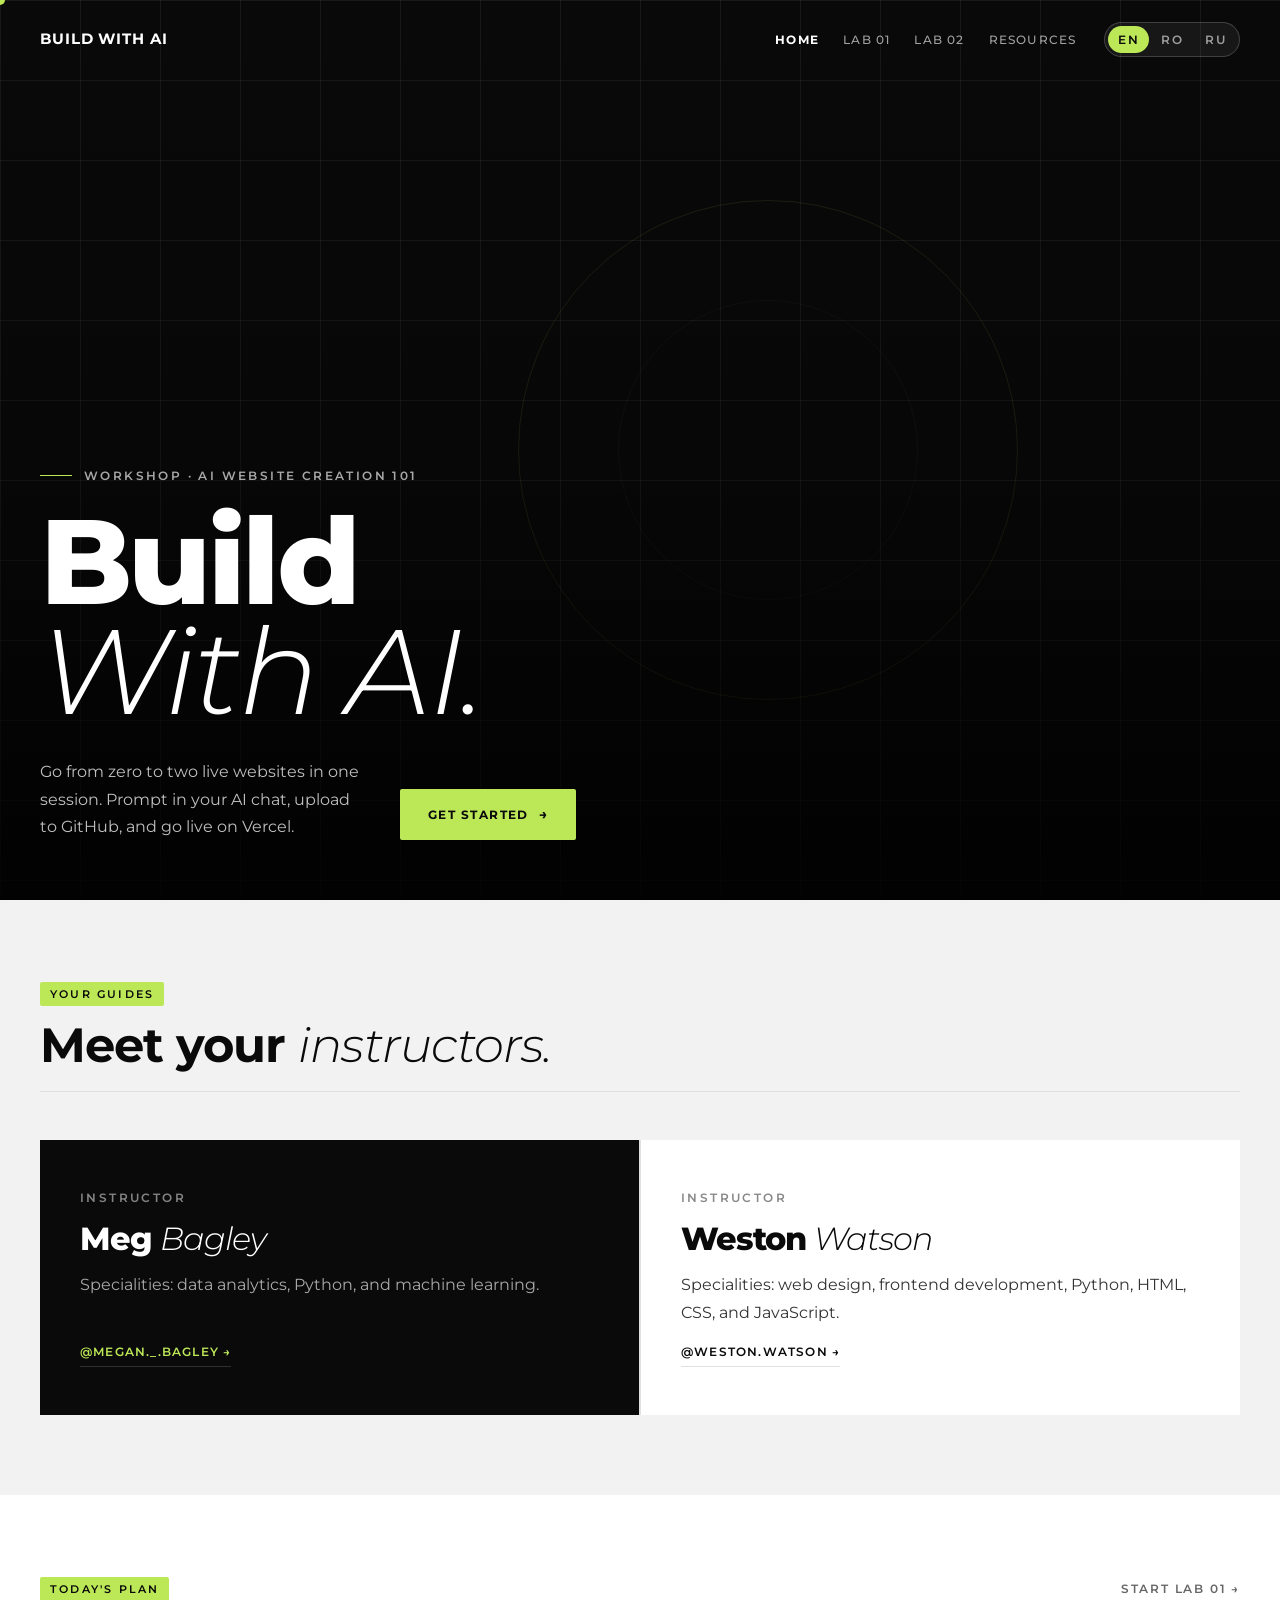
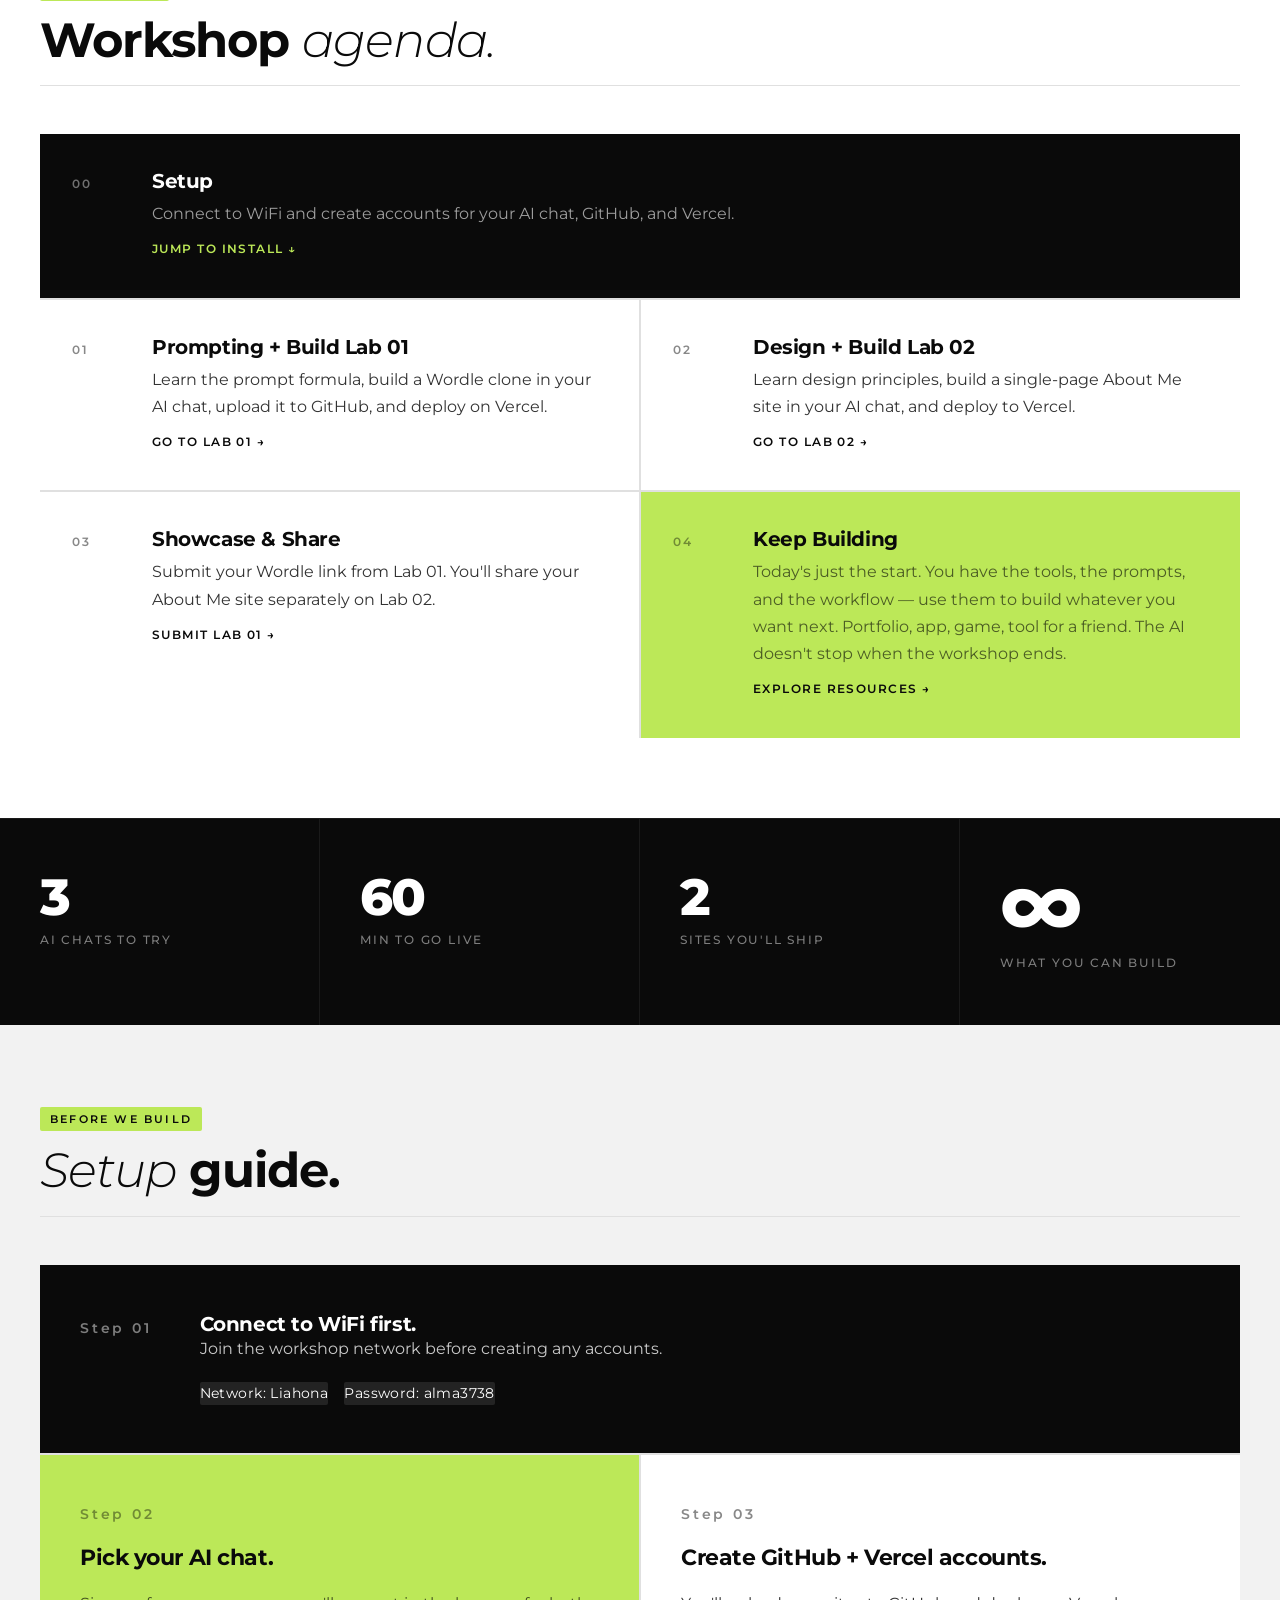
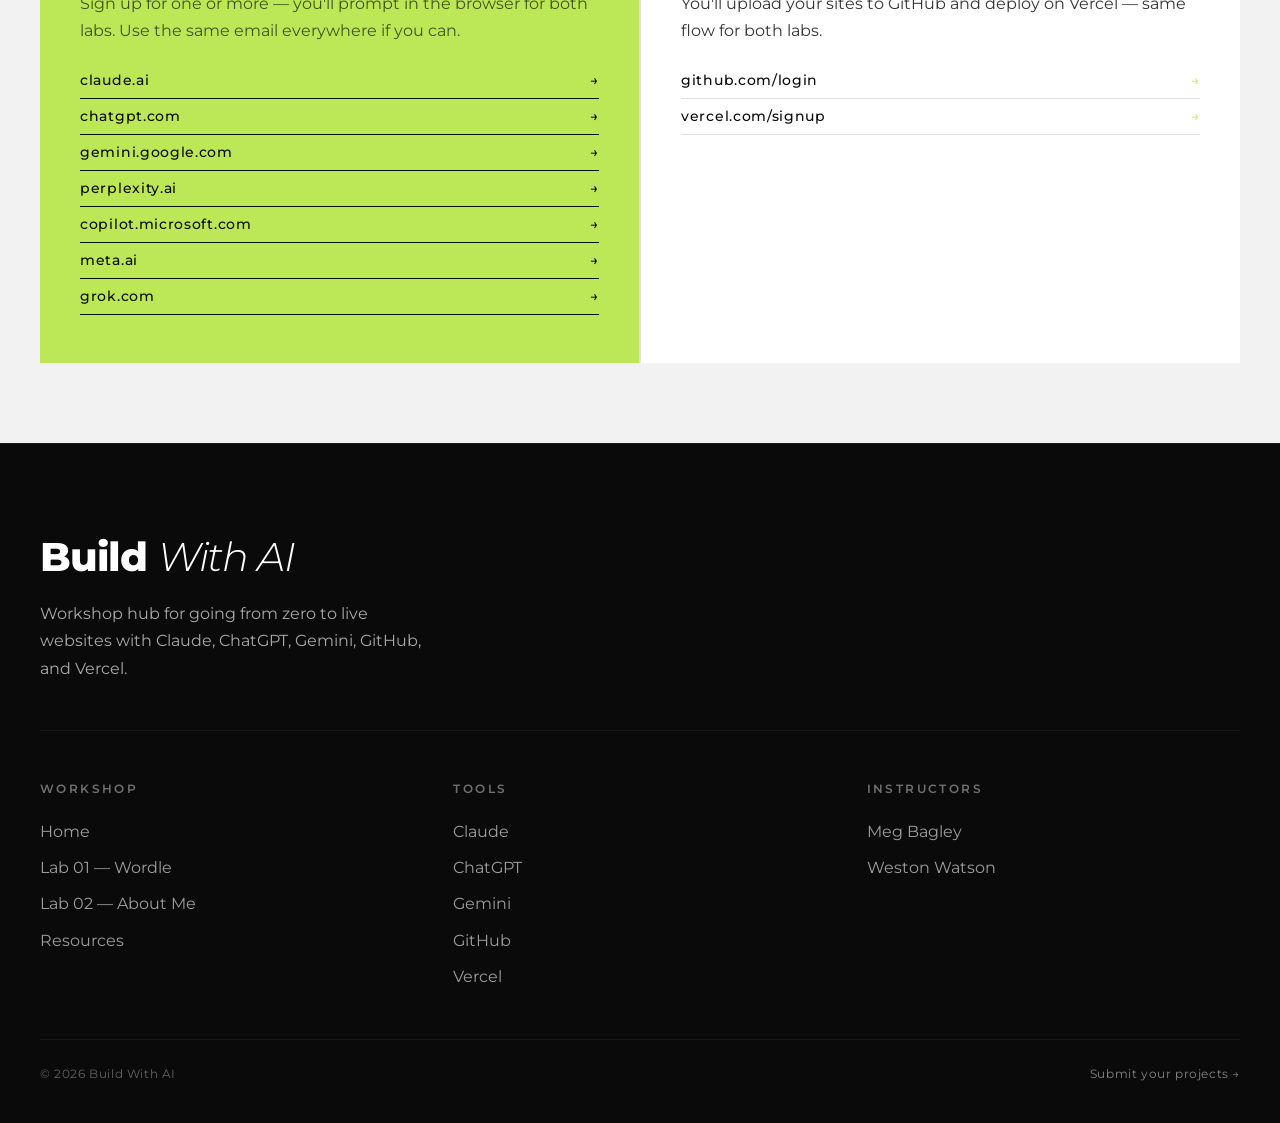
==== commit 540ce175: "Remove the final setup step from the homepage install guide. The workshop setup now ends after GitHu" ====
--- a/index.html
+++ b/index.html
@@ -211,12 +211,6 @@
       </div>
     </div>
 
-    <div class="step-block">
-      <div class="step-index" data-i18n="index.install.step04.index">Step 04</div>
-      <div class="step-heading" data-i18n="index.install.step04.heading">You're ready.</div>
-      <div class="step-body" data-i18n-html="index.install.step04.body_html">Everything is free. No credit card required. If anything isn't working, raise your hand and we'll sort it out. Then head to <a href="lab-1.html">Lab 01</a>.</div>
-    </div>
-
   </div>
 </section>
 
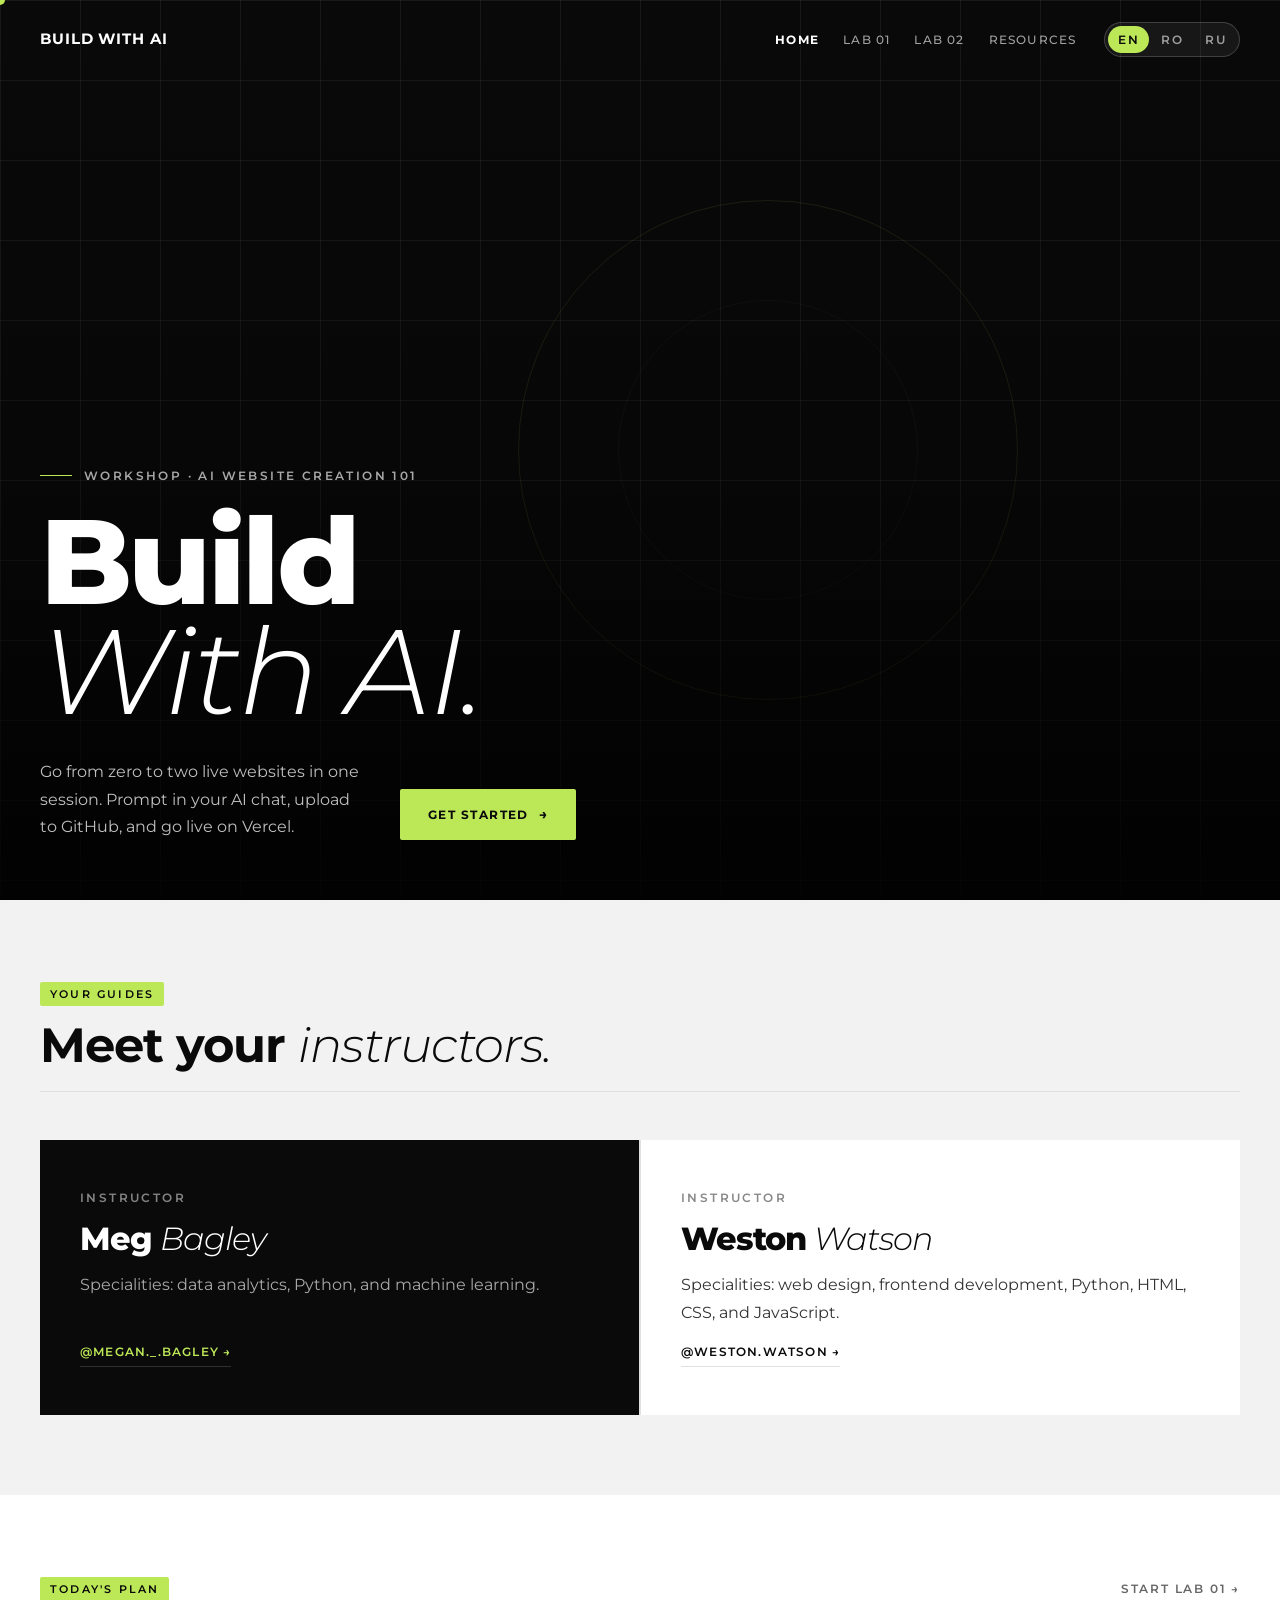
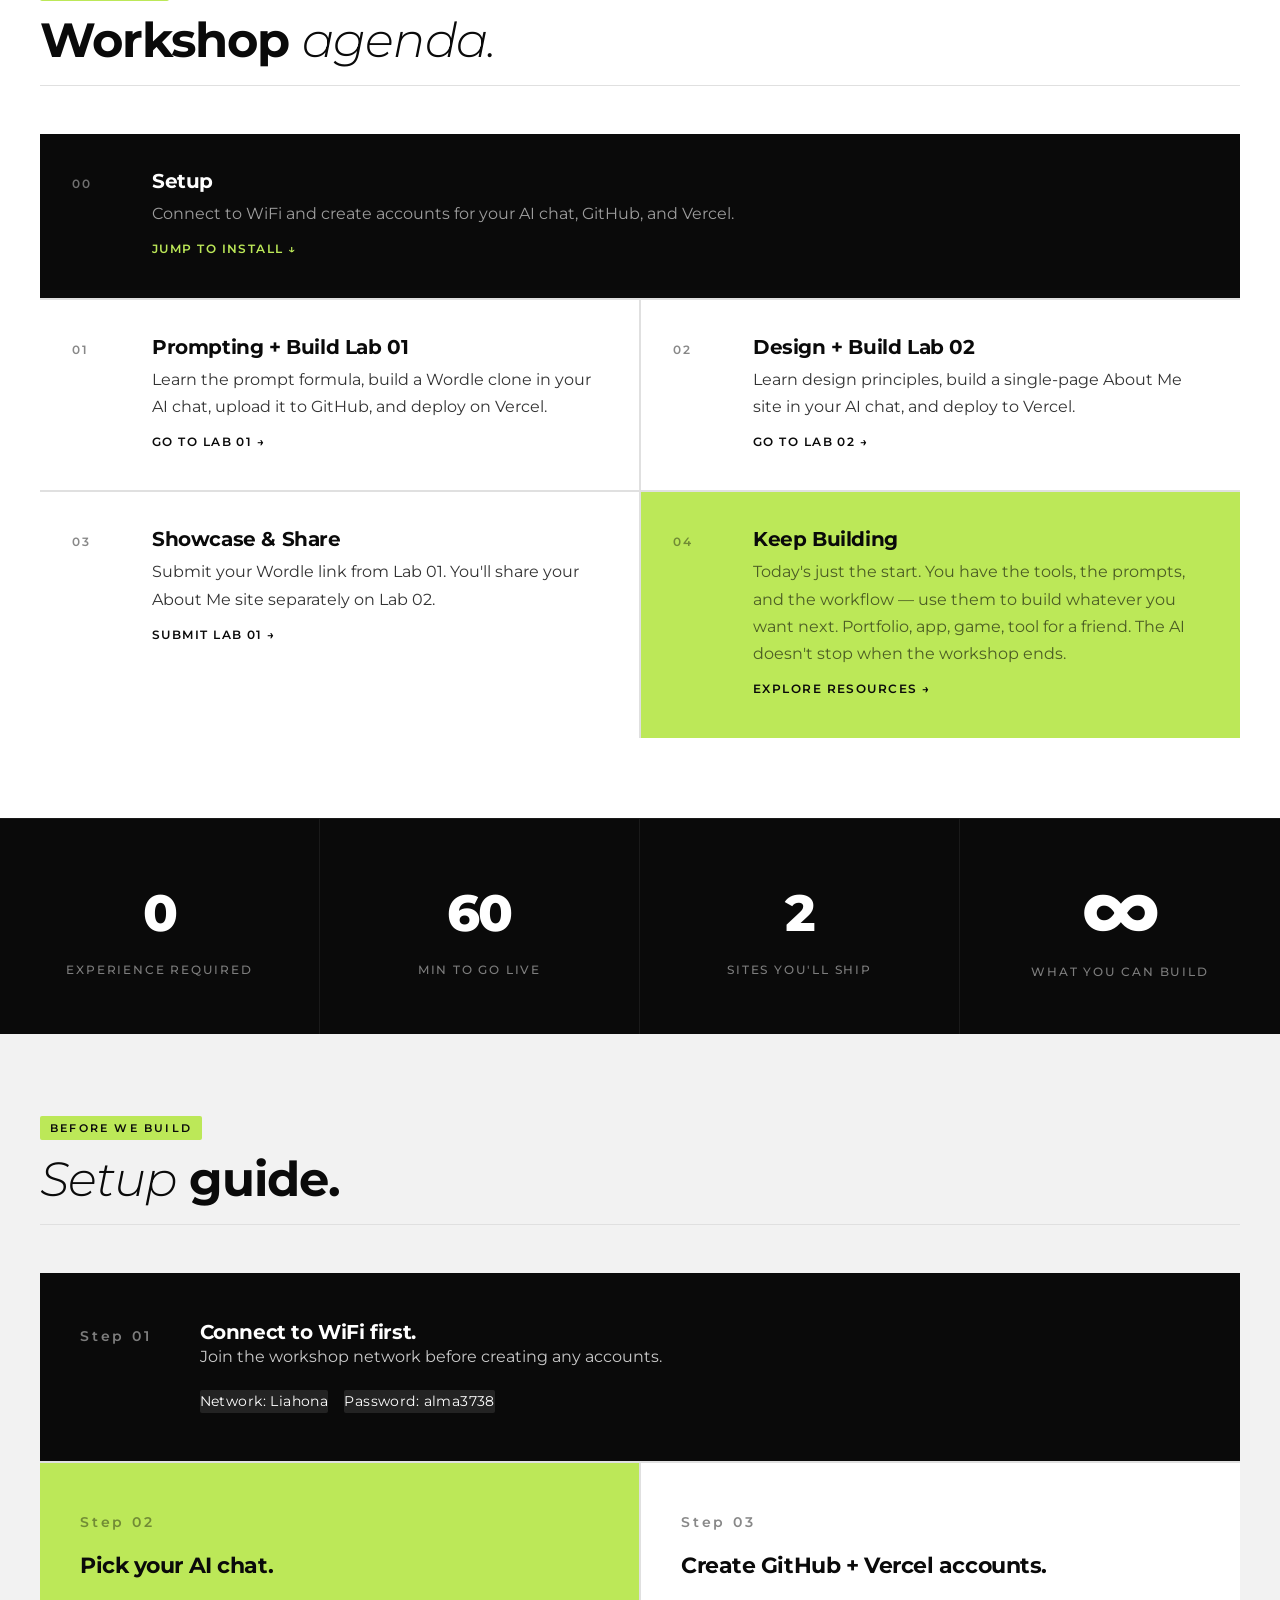
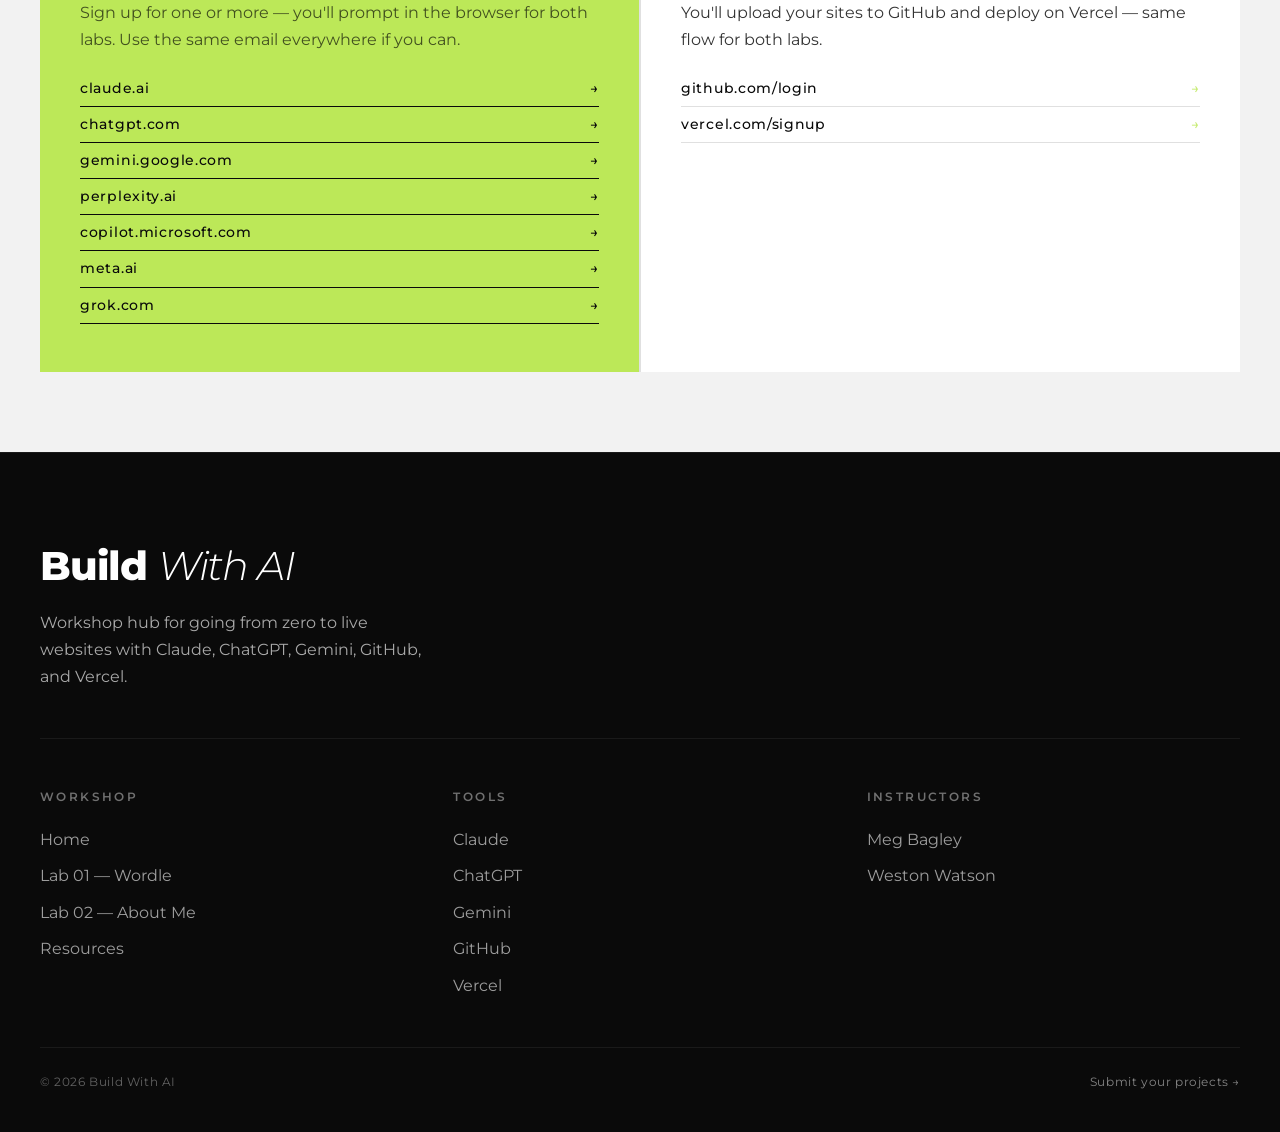
==== commit 7459b578: "Refine Lab 02 design section, focus mode, and Lab 01 AI content. Curate design tools, rename ideals " ====
--- a/index.html
+++ b/index.html
@@ -147,8 +147,8 @@
 <!-- STATS -->
 <div class="stats-row reveal">
   <div class="stat-block">
-    <div class="stat-num" data-i18n="index.stats.tools_num">3</div>
-    <div class="stat-label" data-i18n="index.stats.tools_label">AI chats to try</div>
+    <div class="stat-num" data-i18n="index.stats.tools_num">0</div>
+    <div class="stat-label" data-i18n="index.stats.tools_label">Experience required</div>
   </div>
   <div class="stat-block">
     <div class="stat-num" data-i18n="index.stats.time_num">60</div>
@@ -174,7 +174,7 @@
   </div>
   <div class="steps-grid reveal">
 
-    <div class="step-block full-width">
+    <div class="step-block full-width" data-focus-card>
       <div class="step-index" data-i18n="index.install.step01.index">Step 01</div>
       <div>
         <div class="step-heading" data-i18n="index.install.step01.heading">Connect to WiFi first.</div>
@@ -186,7 +186,7 @@
       </div>
     </div>
 
-    <div class="step-block step-block--lime">
+    <div class="step-block step-block--lime" data-focus-card>
       <div class="step-index" data-i18n="index.install.step02.index">Step 02</div>
       <div class="step-heading" data-i18n="index.install.step02.heading">Pick your AI chat.</div>
       <div class="step-body" data-i18n="index.install.step02.body">Sign up for one or more — you'll prompt in the browser for both labs. Use the same email everywhere if you can.</div>
@@ -201,7 +201,7 @@
       </div>
     </div>
 
-    <div class="step-block">
+    <div class="step-block" data-focus-card>
       <div class="step-index" data-i18n="index.install.step03.index">Step 03</div>
       <div class="step-heading" data-i18n="index.install.step03.heading">Create GitHub + Vercel accounts.</div>
       <div class="step-body" data-i18n="index.install.step03.body">You'll upload your sites to GitHub and deploy on Vercel — same flow for both labs.</div>
--- a/styles.css
+++ b/styles.css
@@ -2,6 +2,7 @@
 html {
   scroll-behavior: smooth;
   -webkit-tap-highlight-color: rgba(188, 232, 88, 0.35);
+  overflow-x: clip;
 }
 
 :root {
@@ -29,6 +30,7 @@
   color: var(--black);
   font-size: var(--font-base);
   line-height: 1.65;
+  overflow-x: clip;
 }
 
 ::selection {
@@ -667,7 +669,10 @@
   border-right: 1px solid #1a1a1a;
   display: flex;
   flex-direction: column;
+  align-items: center;
+  justify-content: center;
   gap: 8px;
+  text-align: center;
 }
 .stat-block:last-child { border-right: none; }
 
@@ -677,10 +682,14 @@
   letter-spacing: -0.03em;
   color: var(--white);
   line-height: 1;
+  min-height: clamp(56px, 7vw, 80px);
+  display: flex;
+  align-items: center;
+  justify-content: center;
 }
 .stat-num.infinity {
-  font-size: clamp(56px, 7vw, 88px);
-  line-height: 0.85;
+  font-size: clamp(52px, 6.5vw, 84px);
+  line-height: 1;
 }
 .stat-label {
   font-size: var(--font-xs);
@@ -1222,16 +1231,16 @@
 #build-02 .prompt-eg-text strong { color: var(--black); }
 
 .starter-downloads {
-  background: var(--white);
-  padding: 36px 40px;
-  display: flex;
-  flex-wrap: wrap;
+  display: grid;
+  grid-template-columns: repeat(3, 1fr);
   gap: 12px;
 }
 .starter-download-btn {
-  display: inline-flex;
+  display: flex;
   align-items: center;
-  padding: 14px 28px;
+  justify-content: center;
+  text-align: center;
+  padding: 14px 20px;
   background: var(--black);
   color: var(--lime);
   font-family: inherit;
@@ -1242,19 +1251,29 @@
   text-decoration: none;
   border-radius: 2px;
   border: 2px solid var(--black);
-  transition: background 0.2s, color 0.2s;
-}
-.starter-download-btn:hover {
-  background: transparent;
-  color: var(--black);
+  transition: background 0.2s, border-color 0.2s, filter 0.2s;
+}
+.starter-download-btn:not(.starter-download-btn--outline):not(.starter-download-btn--lime):hover {
+  background: color-mix(in srgb, var(--black) 82%, white);
+  border-color: color-mix(in srgb, var(--black) 82%, white);
 }
 .starter-download-btn--outline {
   background: transparent;
   color: var(--black);
 }
 .starter-download-btn--outline:hover {
-  background: var(--black);
-  color: var(--lime);
+  background: var(--gray);
+  filter: none;
+}
+.starter-download-btn--lime {
+  background: var(--lime);
+  color: var(--black);
+  border-color: var(--lime);
+}
+.starter-download-btn--lime:hover {
+  background: color-mix(in srgb, var(--lime) 88%, var(--black));
+  border-color: color-mix(in srgb, var(--lime) 88%, var(--black));
+  filter: none;
 }
 
 /* ── BUILD LAB ─────────────────────────── */
@@ -1351,6 +1370,38 @@
 .build-detail-steps {
   background: var(--white);
   padding: 32px 40px;
+}
+.build-detail-panel {
+  background: var(--white);
+}
+.build-detail-panel .build-detail-head,
+.build-detail-panel .build-detail-body {
+  background: transparent;
+}
+.build-detail-panel .build-detail-head {
+  padding-bottom: 28px;
+}
+.build-detail-body {
+  padding: 0 40px 40px;
+  display: flex;
+  flex-direction: column;
+  gap: 40px;
+}
+.build-detail-section {
+  display: flex;
+  flex-direction: column;
+  gap: 16px;
+}
+.build-detail-section + .build-detail-section {
+  padding-top: 40px;
+  border-top: 1px solid var(--border);
+}
+.build-detail-section-label {
+  font-size: var(--font-xs);
+  font-weight: 600;
+  letter-spacing: 0.2em;
+  text-transform: uppercase;
+  color: var(--mid);
 }
 #build-01 .prompt-example,
 #build-02 .prompt-example { margin: 0; }
@@ -1629,6 +1680,10 @@
 .design-subsection {
   margin-top: 48px;
 }
+#design .design-specimen {
+  background: var(--gray);
+  border: 2px solid var(--border);
+}
 .design-subhead {
   font-size: clamp(20px, 2.5vw, 28px);
   font-weight: 800;
@@ -1657,24 +1712,24 @@
   background: var(--white);
   text-decoration: none;
   color: inherit;
-  box-shadow: 0 4px 14px rgba(0, 0, 0, 0.06);
+  box-shadow: none;
   transition: transform 0.25s ease, box-shadow 0.25s ease;
 }
 .design-specimen:hover {
   transform: translateY(-6px);
-  box-shadow: 0 10px 24px rgba(0, 0, 0, 0.1);
+  box-shadow: 0 10px 18px -8px rgba(0, 0, 0, 0.13);
 }
 .design-specimen-media {
   background: var(--gray);
   overflow: hidden;
-  border-bottom: 1px solid var(--border);
   line-height: 0;
+  border-bottom: 2px solid var(--border);
 }
 .design-specimen-media img {
   width: 100%;
   height: auto;
   display: block;
-  margin-bottom: -5px;
+  margin-bottom: -6px;
 }
 .design-specimen-content {
   padding: 24px;
@@ -1703,6 +1758,148 @@
   letter-spacing: 0.12em;
   text-transform: uppercase;
   color: var(--mid);
+}
+
+/* ── DESIGN PRINCIPLES & TOOLS (Lab 02) ─ */
+#design-ideals .section-header {
+  align-items: flex-start;
+  border-bottom: none;
+  padding-bottom: 0;
+  margin-bottom: 32px;
+}
+.design-ideals-grid {
+  display: grid;
+  grid-template-columns: repeat(2, 1fr);
+  gap: 2px;
+  background: var(--border);
+}
+.ideal-card {
+  background: var(--white);
+  padding: 36px 32px;
+  display: flex;
+  flex-direction: column;
+  gap: 12px;
+  border-top: 3px solid var(--lime);
+}
+.ideal-index {
+  font-size: var(--font-xs);
+  font-weight: 600;
+  letter-spacing: 0.2em;
+  text-transform: uppercase;
+  color: var(--mid);
+}
+.ideal-title {
+  font-size: 20px;
+  font-weight: 700;
+  letter-spacing: -0.02em;
+  line-height: 1.15;
+  color: var(--black);
+}
+.ideal-body {
+  font-size: var(--font-sm);
+  color: var(--text-body);
+  line-height: 1.7;
+  font-weight: 400;
+}
+
+.design-tools-section {
+  background: var(--black);
+  color: var(--white);
+  padding-top: clamp(48px, 7vh, 64px);
+  padding-bottom: clamp(48px, 7vh, 64px);
+}
+.design-tools-section .section-header {
+  align-items: flex-start;
+  border-bottom-color: rgba(255, 255, 255, 0.1);
+  margin-bottom: 20px;
+  padding-bottom: 14px;
+}
+.design-tools-section .section-title {
+  color: var(--white);
+}
+.design-tools-section .section-title em {
+  color: var(--lime);
+}
+.design-tools-section .section-intro {
+  color: rgba(255, 255, 255, 0.65);
+  max-width: 440px;
+  margin-top: 6px;
+  font-size: 17px;
+  line-height: 1.55;
+}
+.design-tools-grid {
+  display: grid;
+  grid-template-columns: repeat(2, 1fr);
+  gap: 2px;
+  background: rgba(255, 255, 255, 0.1);
+}
+@media (min-width: 900px) {
+  .design-tools-grid {
+    grid-template-columns: repeat(3, 1fr);
+  }
+}
+.design-tools-section .tool-kit-card {
+  background: rgba(255, 255, 255, 0.04);
+  padding: 20px 18px 16px;
+  display: flex;
+  flex-direction: column;
+  gap: 8px;
+  min-height: 0;
+}
+.design-tools-section .tool-kit-label {
+  font-size: var(--font-xs);
+  font-weight: 600;
+  letter-spacing: 0.16em;
+  text-transform: uppercase;
+  color: var(--lime);
+}
+.design-tools-section .tool-kit-desc {
+  font-size: 15px;
+  color: rgba(255, 255, 255, 0.55);
+  line-height: 1.5;
+  font-weight: 400;
+  margin: 0;
+}
+.design-tools-section .tool-kit-links {
+  display: flex;
+  flex-direction: column;
+  gap: 0;
+  margin-top: 4px;
+}
+.design-tools-section .tool-kit-link {
+  display: flex;
+  flex-direction: row;
+  align-items: baseline;
+  justify-content: space-between;
+  gap: 10px;
+  padding: 8px 0;
+  border-bottom: 1px solid rgba(255, 255, 255, 0.07);
+  text-decoration: none;
+  transition: padding-left 0.2s ease, color 0.2s ease;
+}
+.design-tools-section .tool-kit-link:last-child {
+  border-bottom: none;
+  padding-bottom: 0;
+}
+.design-tools-section .tool-kit-link:hover {
+  padding-left: 4px;
+}
+.design-tools-section .tool-kit-link:hover .tool-kit-name {
+  color: var(--lime);
+}
+.design-tools-section .tool-kit-name {
+  font-size: var(--font-base);
+  font-weight: 600;
+  color: var(--white);
+  letter-spacing: -0.01em;
+  min-width: 0;
+}
+.design-tools-section .tool-kit-url {
+  font-size: var(--font-xs);
+  color: rgba(255, 255, 255, 0.42);
+  letter-spacing: 0.02em;
+  white-space: nowrap;
+  flex-shrink: 0;
 }
 
 .tips-blocks {
@@ -1970,8 +2167,37 @@
     --block-pad-y: 28px;
     --block-pad-x: 24px;
   }
-  .hero { padding: 0 var(--section-pad-x) 48px; min-height: 100svh; }
-  .hero h1 { font-size: 52px; }
+  .hero {
+    height: auto;
+    min-height: 100svh;
+    min-height: 100dvh;
+    padding: 96px var(--section-pad-x) 48px;
+  }
+  .hero h1 { font-size: clamp(40px, 11vw, 52px); margin-bottom: 24px; }
+  .hero-eyebrow {
+    flex-wrap: wrap;
+    font-size: 10px;
+    letter-spacing: 0.14em;
+    gap: 8px;
+    margin-bottom: 16px;
+  }
+  .hero-content { width: 100%; max-width: none; }
+  .hero-bottom {
+    flex-direction: column;
+    align-items: stretch;
+    gap: 24px;
+  }
+  .hero-desc { max-width: none; }
+  .hero-cta { align-self: flex-start; }
+  .hero-circle {
+    width: 280px;
+    height: 280px;
+    left: 50%;
+  }
+  .hero-circle::after {
+    width: 160px;
+    height: 160px;
+  }
   .hero-bg::before {
     background-attachment: scroll;
     background-position: center center;
@@ -1980,9 +2206,32 @@
   }
   .hero-grid-lines { background-size: 48px 48px; }
   .page-hero { padding: 120px var(--section-pad-x) 48px; }
+  .section-header {
+    flex-direction: column;
+    align-items: flex-start;
+    gap: 16px;
+    margin-bottom: 36px;
+  }
+  .view-more { align-self: flex-start; }
   .instructors-grid { grid-template-columns: 1fr; }
+  .instructor-card { padding: 36px 28px; }
   .agenda-grid { grid-template-columns: 1fr; }
+  .agenda-item {
+    padding: 28px 24px;
+    gap: 16px;
+    grid-template-columns: 44px 1fr;
+  }
   .site-footer-grid { grid-template-columns: 1fr 1fr; }
+  .site-footer-bottom {
+    flex-direction: column;
+    align-items: flex-start;
+    gap: 12px;
+  }
+  .nav-logo {
+    font-size: 13px;
+    letter-spacing: 0.04em;
+    max-width: calc(100vw - 88px);
+  }
   .prompt-activity { margin-top: 0; }
   .build-phases, .flair-grid, .prompt-topics { grid-template-columns: 1fr; }
   .deploy-steps, .criteria-grid, .share-checklist { grid-template-columns: 1fr; }
@@ -1990,15 +2239,42 @@
   .tools-editorial { grid-template-columns: 1fr; }
   .tool-block.featured { grid-row: auto; min-height: 360px; }
   .stats-row { grid-template-columns: repeat(2, 1fr); }
+  .stat-block {
+    padding: 36px 24px;
+    border-right: 1px solid #1a1a1a;
+    border-bottom: 1px solid #1a1a1a;
+  }
+  .stat-block:nth-child(2n) { border-right: none; }
+  .stat-block:nth-last-child(-n+2) { border-bottom: none; }
   .steps-grid { grid-template-columns: 1fr; }
   .step-block.full-width { flex-direction: column; gap: 20px; }
   .formula-blocks { grid-template-columns: 1fr; }
+  .formula-block {
+    padding: 28px 24px;
+    gap: 12px;
+  }
+  .formula-name { font-size: clamp(22px, 6vw, 28px); }
+  .formula-desc { font-size: 14px; line-height: 1.6; }
+  .formula-eg { font-size: 14px; line-height: 1.45; }
+  .formula-egs { padding-top: 12px; gap: 8px; }
   .ai-flow-stack { grid-template-columns: 1fr; }
   .ai-flow-card { padding: 28px 24px; }
   .build-detail-head,
+  .build-detail-body,
   .build-detail-steps,
-  .flair-card,
-  .starter-downloads { padding: 28px 24px; }
+  .flair-card {
+    padding: 28px 24px;
+  }
+  .build-detail-body {
+    padding-top: 0;
+    gap: 32px;
+  }
+  .build-detail-section + .build-detail-section {
+    padding-top: 32px;
+  }
+  .starter-downloads {
+    grid-template-columns: 1fr;
+  }
   .build-detail { margin-top: 32px; }
   #build-01 .build-phases + .build-detail,
   #build-02 .build-phases + .build-detail { margin-top: 32px; }
@@ -2018,7 +2294,16 @@
     grid-template-columns: 1fr;
     gap: 16px;
   }
-  .tips-blocks { grid-template-columns: 1fr 1fr; }
+  .design-ideals-grid {
+    grid-template-columns: 1fr;
+  }
+  .ideal-card {
+    padding: 28px 24px;
+  }
+  .design-tools-section .tool-kit-card {
+    padding: 16px 14px 12px;
+  }
+  .tips-blocks { grid-template-columns: 1fr; }
   .collection-mosaic { grid-template-columns: 1fr; }
   .res-block.dark { grid-column: auto; grid-row: auto; }
   .footer-top { grid-template-columns: 1fr; }
@@ -2063,8 +2348,14 @@
   flex-direction: column;
   justify-content: center;
   align-items: flex-start;
-  padding: 40px;
+  padding:
+    max(40px, env(safe-area-inset-top))
+    max(24px, env(safe-area-inset-right))
+    max(40px, env(safe-area-inset-bottom))
+    max(24px, env(safe-area-inset-left));
   gap: 0;
+  overflow-y: auto;
+  -webkit-overflow-scrolling: touch;
 }
 .mobile-menu.open { display: flex; }
 
@@ -2110,6 +2401,11 @@
   background: var(--lime);
 }
 
+body:has(.page-hero:not(.page-hero--lime)) nav:not(.scrolled) {
+  background: rgba(10, 10, 10, 0.96);
+  backdrop-filter: blur(12px);
+  border-color: transparent;
+}
 body:has(.page-hero--lime) nav:not(.scrolled) {
   background: var(--lime);
   backdrop-filter: none;
@@ -2432,10 +2728,10 @@
 .focus-panel {
   position: relative;
   z-index: 1;
-  width: min(680px, 100%);
-  max-height: min(85vh, 880px);
+  width: min(800px, 100%);
+  max-height: min(90vh, 960px);
   overflow-y: auto;
-  transform: scale(0.88);
+  transform: scale(0.9);
   opacity: 0;
   transition: transform 0.45s cubic-bezier(0.22, 1, 0.36, 1), opacity 0.35s ease;
   box-shadow: 0 32px 80px rgba(0, 0, 0, 0.45);
@@ -2446,14 +2742,14 @@
 }
 .focus-panel.prompt-example,
 .focus-panel.flair-card {
-  width: min(820px, 100%);
+  width: min(960px, 100%);
 }
 .focus-panel.prompt-example {
   display: grid;
   grid-template-columns: 160px 1fr;
-  gap: 40px;
+  gap: 44px;
   align-items: start;
-  padding: 48px 40px;
+  padding: 56px 48px;
 }
 .focus-panel.prompt-example.prompt-example--solo {
   grid-template-columns: 1fr;
@@ -2490,10 +2786,10 @@
 .focus-panel.ai-flow-card {
   display: flex;
   flex-direction: column;
-  gap: 20px;
-  padding: 40px 36px;
+  gap: 24px;
+  padding: 48px 44px;
   min-height: auto;
-  width: min(720px, 100%);
+  width: min(840px, 100%);
   background: var(--white);
 }
 .focus-panel.ai-flow-card--dark {
@@ -2530,6 +2826,43 @@
 .focus-panel.flair-card .prompt-copy-btn {
   margin-top: 16px;
 }
+.focus-panel.step-block,
+.focus-panel.formula-block {
+  width: min(760px, 100%);
+  padding: 56px 48px;
+}
+.focus-panel.deploy-step {
+  width: min(680px, 100%);
+  padding: 48px 44px;
+}
+.focus-panel.build-detail-panel {
+  width: min(880px, 100%);
+}
+.focus-panel.ideal-card {
+  width: min(680px, 100%);
+  padding: 48px 44px;
+  gap: 16px;
+}
+.focus-panel .ideal-title { font-size: 26px; }
+.focus-panel .ideal-body { font-size: 17px; }
+.focus-panel .ideal-index { font-size: 13px; }
+.focus-panel .step-heading { font-size: 26px; }
+.focus-panel .step-body { font-size: 17px; }
+.focus-panel .formula-name { font-size: 42px; }
+.focus-panel .formula-desc,
+.focus-panel .formula-eg { font-size: 17px; }
+.focus-panel .prompt-eg-text { font-size: 17px; line-height: 1.75; }
+.focus-panel .prompt-note,
+.focus-panel .build-detail-prompt-note { font-size: 15px; }
+.focus-panel .deploy-step-title { font-size: 26px; }
+.focus-panel .deploy-step-list li { font-size: 16px; }
+.focus-panel .ai-flow-name { font-size: clamp(24px, 2.8vw, 34px); }
+.focus-panel .ai-flow-intro,
+.focus-panel .ai-flow-bullets li,
+.focus-panel .ai-flow-example-body { font-size: 17px; }
+.focus-panel .build-detail-title { font-size: clamp(28px, 3.5vw, 40px); }
+.focus-panel .build-detail-subtitle,
+.focus-panel .build-detail-section-label { font-size: 17px; }
 
 /* Focus overlay — text selection by panel surface */
 .focus-panel.prompt-example--lime ::selection,
@@ -2613,7 +2946,7 @@
   .focus-panel,
   .focus-close,
   .design-specimen { transition: none; }
-  .design-specimen:hover { transform: none; }
+  .design-specimen:hover { transform: none; box-shadow: 0 10px 18px -8px rgba(0, 0, 0, 0.13); }
   .focus-card:hover,
   .tool-block:hover,
   a.agenda-item:hover,
@@ -2622,12 +2955,56 @@
 }
 @media (max-width: 860px) {
   .focus-panel.ai-flow-card {
-    padding: 32px 28px;
+    padding: 36px 28px;
   }
   .focus-panel.prompt-example {
     grid-template-columns: 1fr;
     gap: 16px;
-    padding: 32px 28px;
-  }
+    padding: 36px 28px;
+  }
+  .focus-panel.step-block,
+  .focus-panel.formula-block,
+  .focus-panel.deploy-step,
+  .focus-panel.ideal-card {
+    padding: 36px 28px;
+  }
+  .focus-panel .formula-name { font-size: clamp(28px, 7vw, 36px); }
+  .focus-panel .deploy-step-title { font-size: 22px; }
   .focus-panel.prompt-example .prompt-eg-content { grid-column: 1; }
-}
+
+  /* Homepage section grids — defined above this block, so restack here */
+  .instructors-grid,
+  .agenda-grid,
+  .steps-grid {
+    grid-template-columns: 1fr;
+  }
+  .instructor-card { padding: 36px 28px; }
+  .agenda-item {
+    padding: 28px 24px;
+    gap: 16px;
+    grid-template-columns: 44px 1fr;
+  }
+  .step-block.full-width { flex-direction: column; gap: 20px; }
+
+  .design-ideals-grid,
+  .design-tools-grid {
+    grid-template-columns: 1fr;
+  }
+  .tips-blocks { grid-template-columns: 1fr; }
+  .tip-block { padding: 32px 24px; }
+}
+
+@media (max-width: 480px) {
+  :root {
+    --section-pad-x: 20px;
+    --block-pad-x: 20px;
+  }
+  .site-footer-grid { grid-template-columns: 1fr; }
+  .step-block { padding: 32px 24px; }
+  .stat-block { padding: 28px 20px; }
+  .stat-num {
+    font-size: clamp(32px, 9vw, 44px);
+    min-height: clamp(48px, 12vw, 64px);
+  }
+  .stat-num.infinity { font-size: clamp(44px, 11vw, 68px); }
+}
